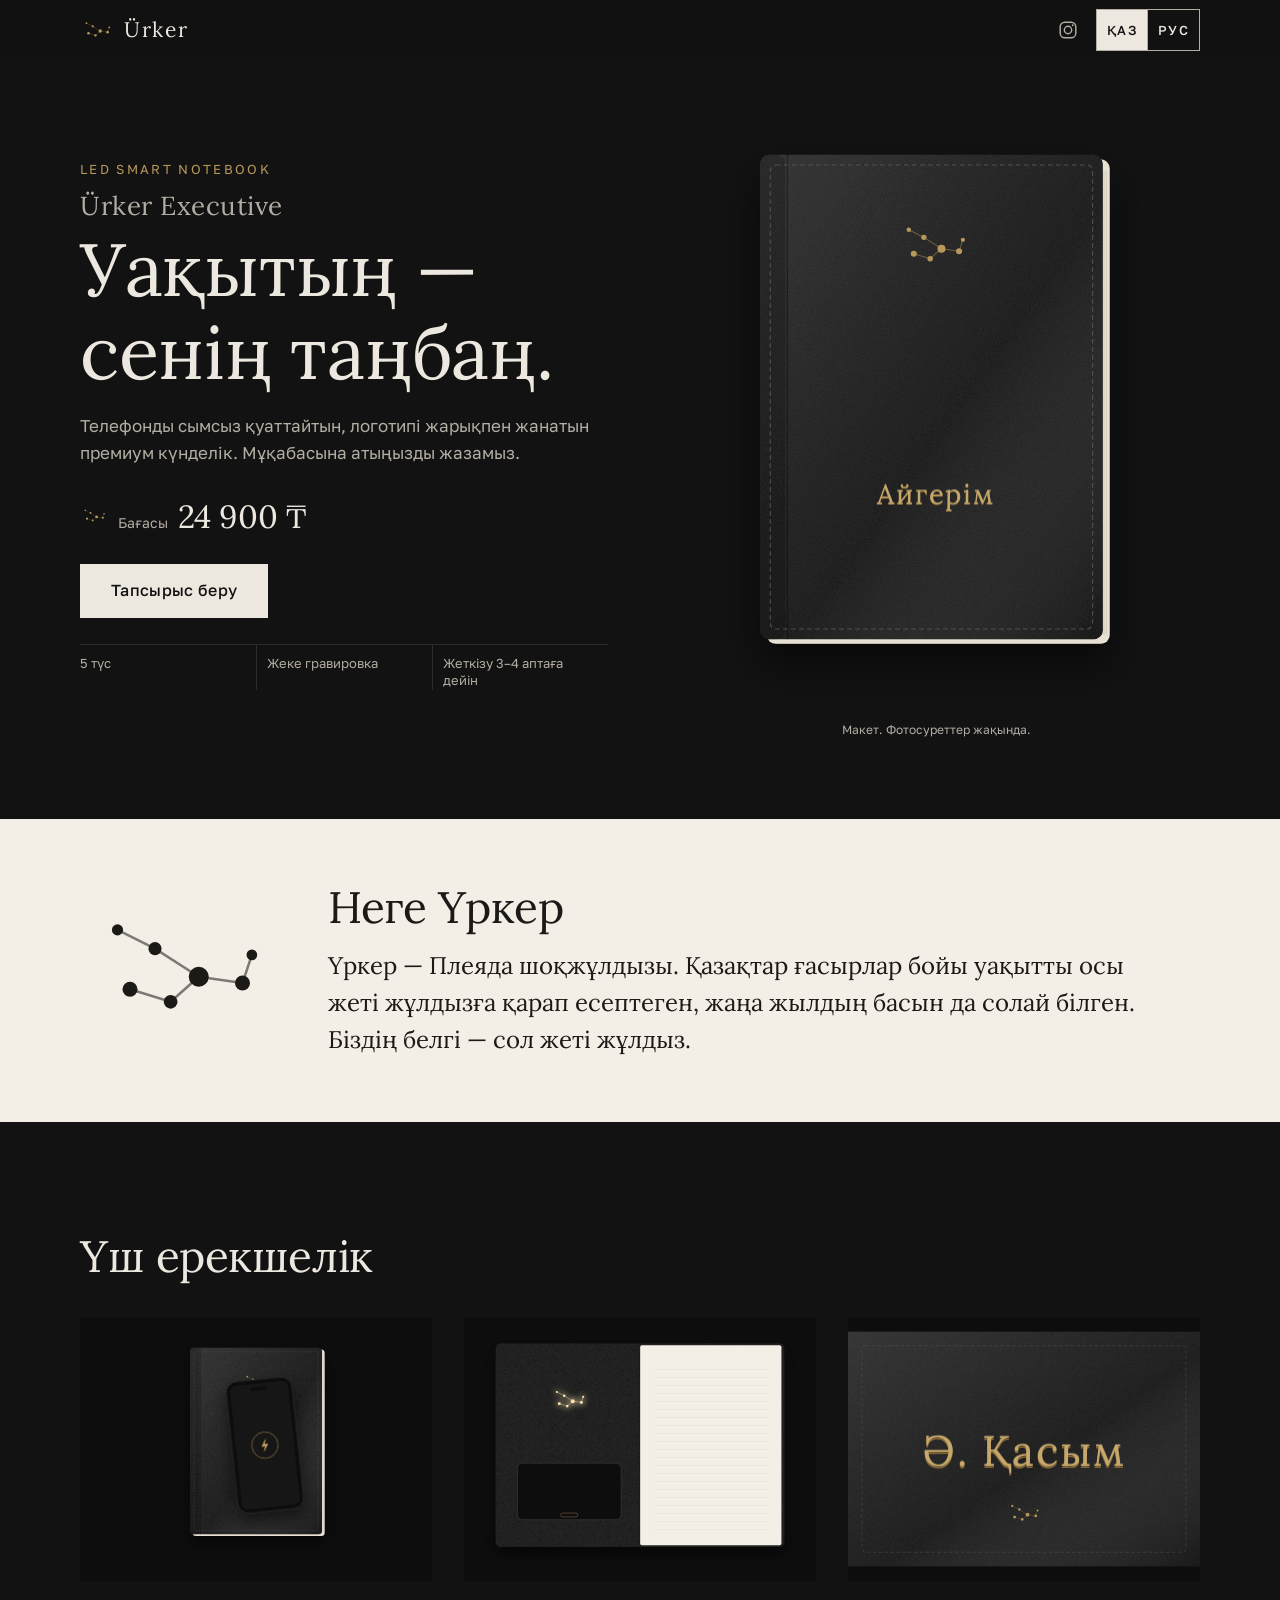
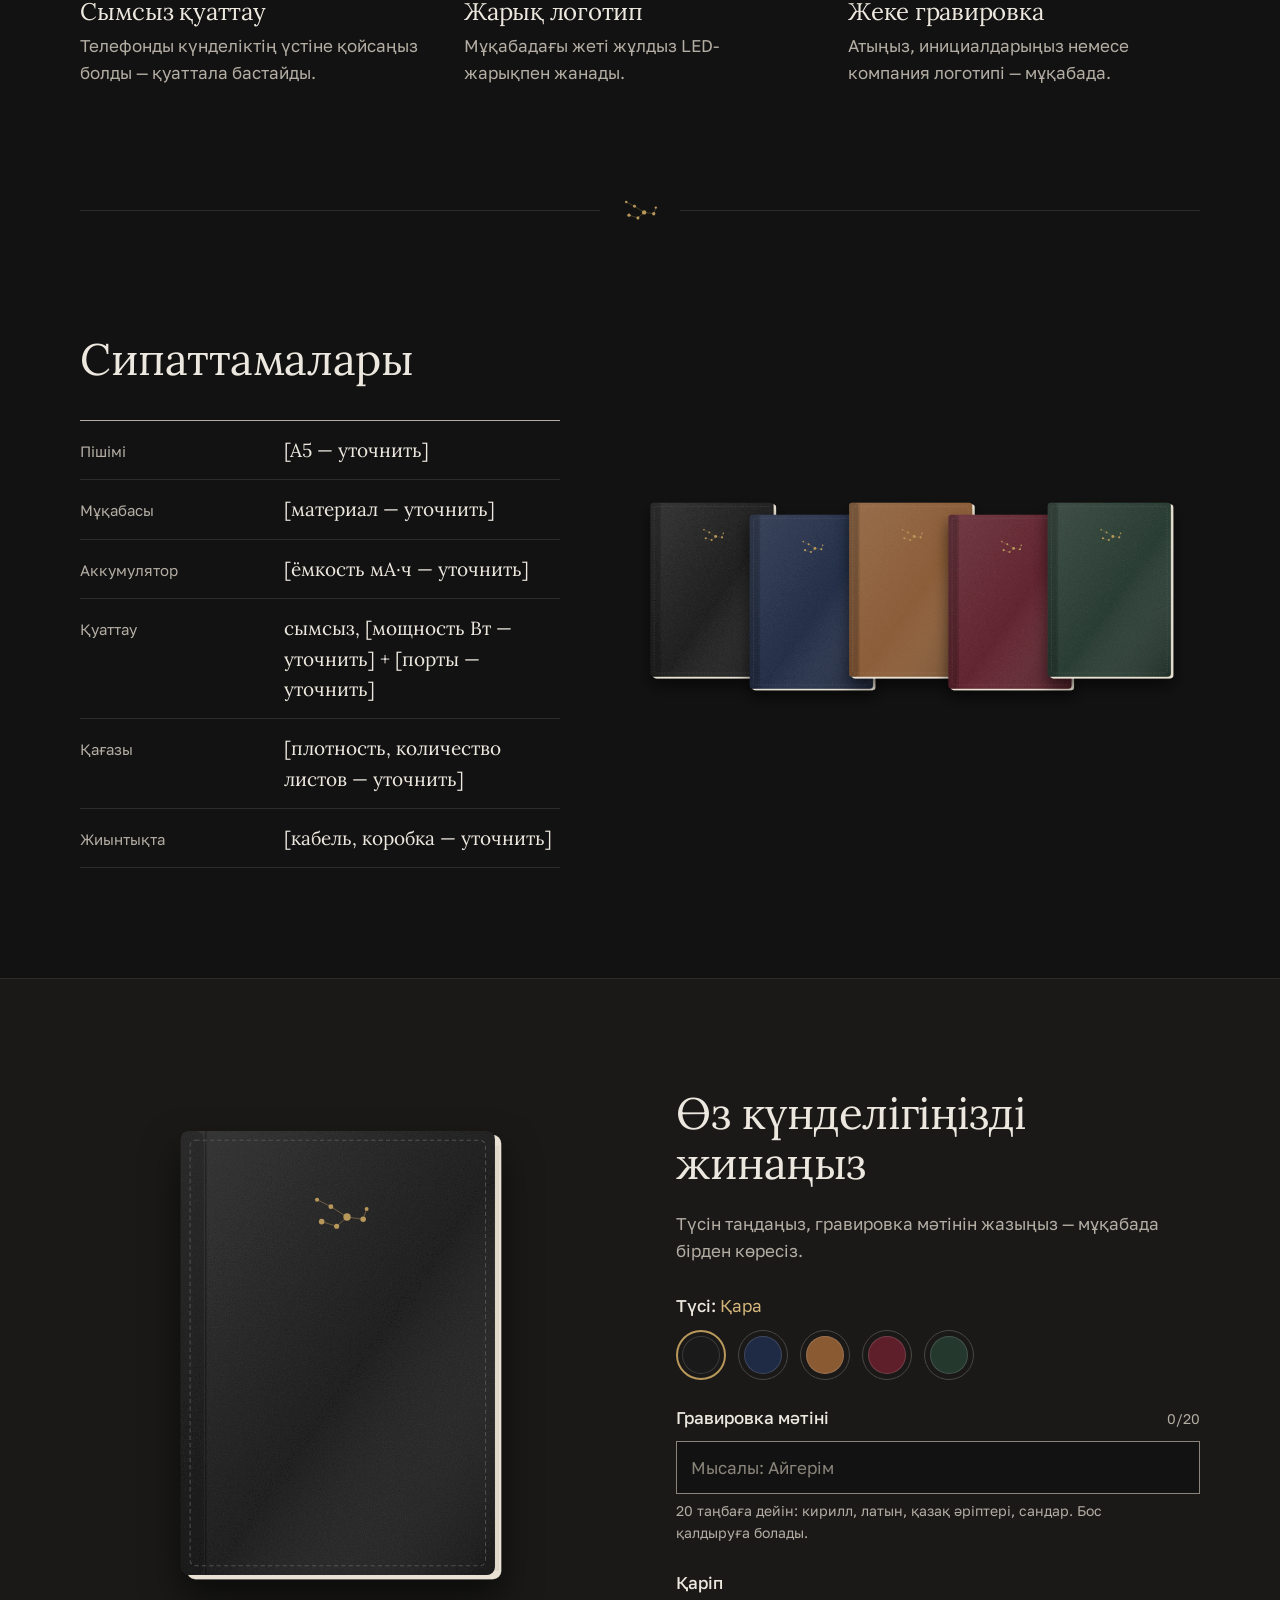
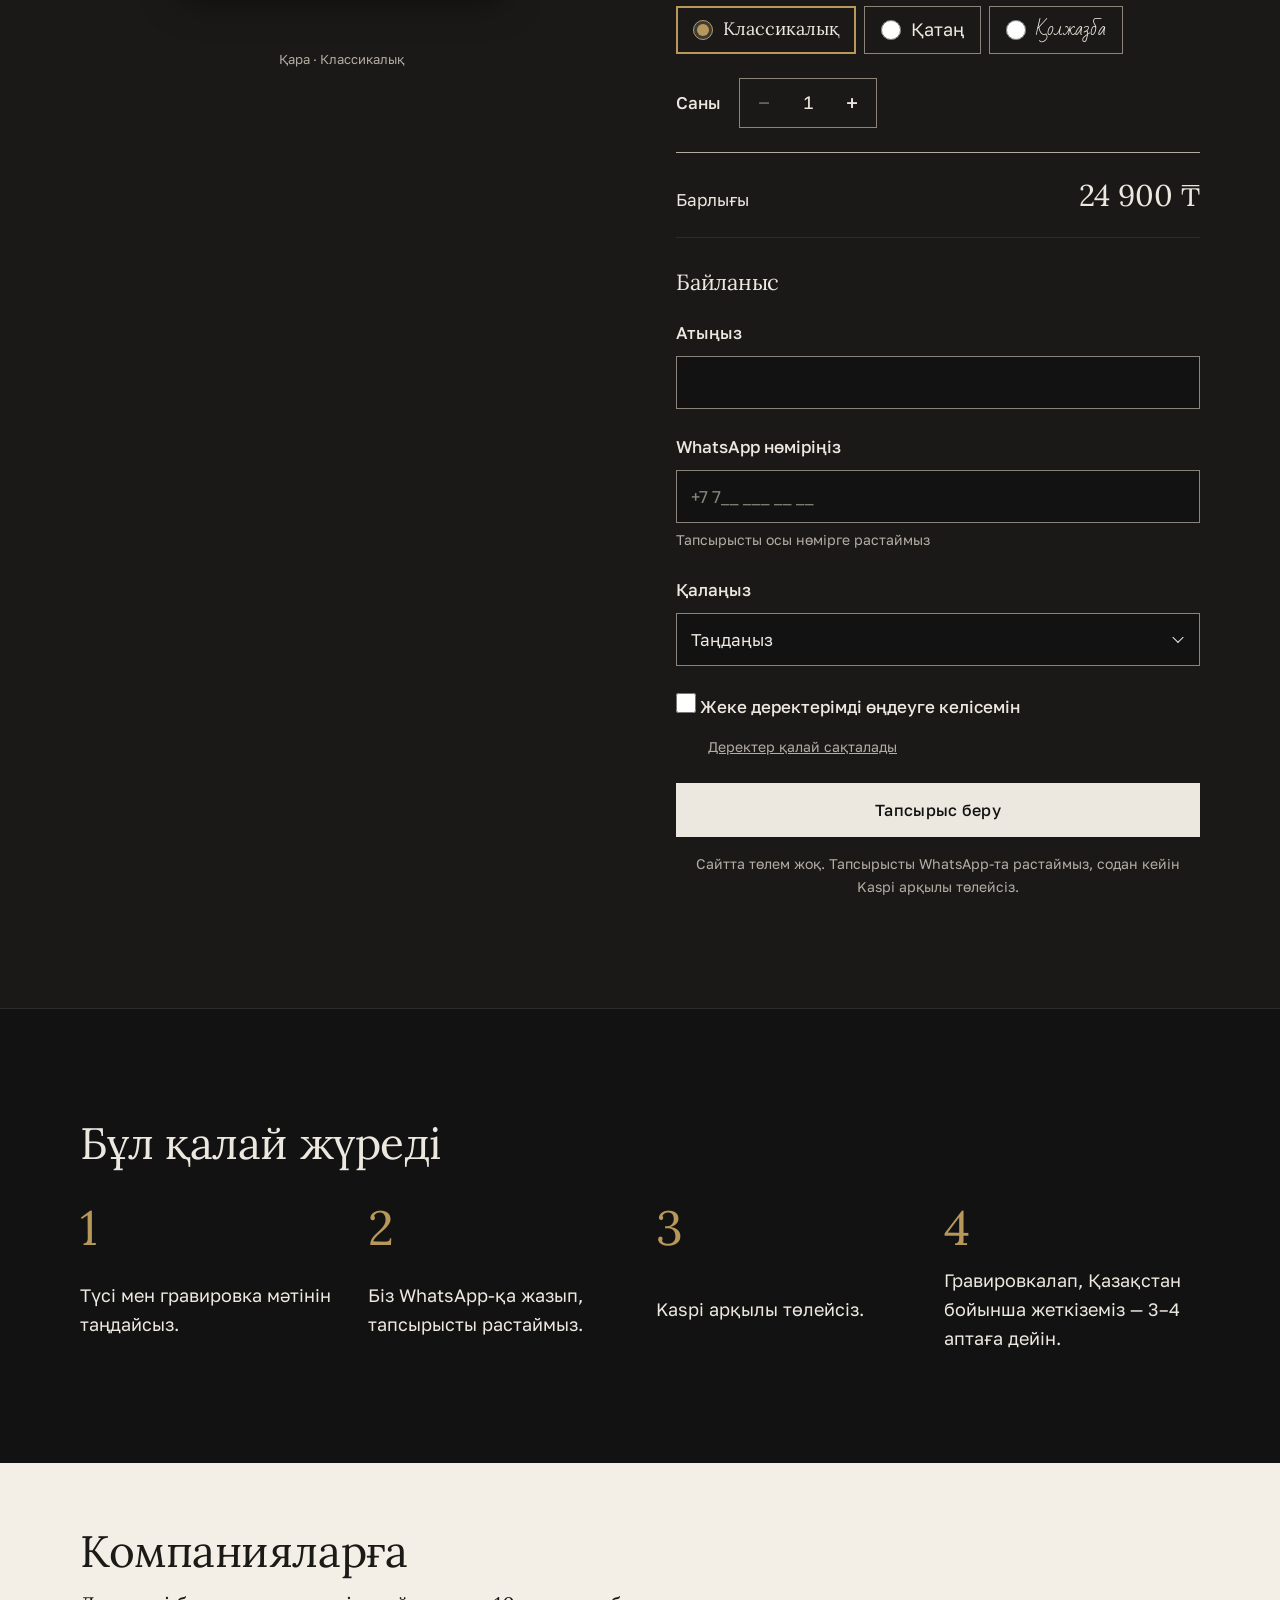
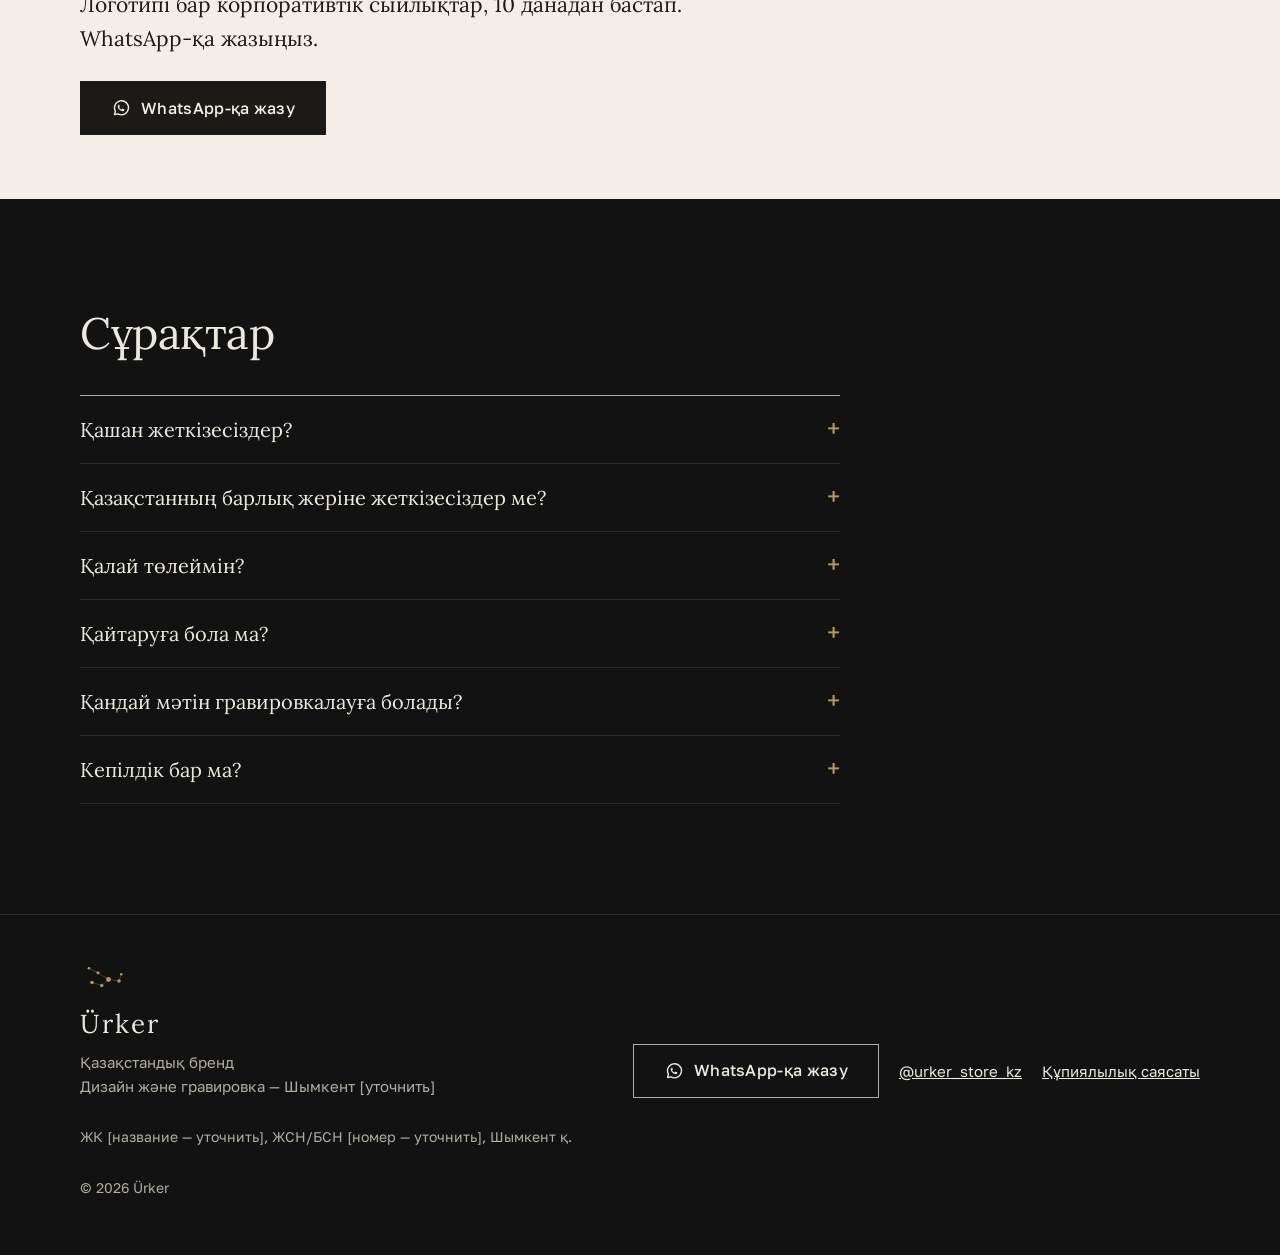
==== index.html @ 8183a553 "Ürker pre-order site, first public preview Co-Authored-By: Claude Opus 5.5 <noreply@anthropic.com>" ====
<!doctype html>
<html lang="kk">
<head>
  <meta charset="utf-8">
  <meta name="viewport" content="width=device-width, initial-scale=1, viewport-fit=cover">
  <!--
    Заголовок, описание и Open Graph — единственный текст в этом файле:
    их читают WhatsApp/Instagram при пересылке ссылки, а они не запускают JS.
    Видимые тексты — в content.js.
  -->
  <title>Ürker Executive — Уақытың — сенің таңбаң</title>
  <meta name="description" content="Сымсыз қуаттандыратын, LED-жарығы бар премиум күнделік. Атыңызды гравировкалаймыз. Қазақстан бойынша жеткізу.">
  <meta name="theme-color" content="#121212">
  <!-- Пока на сайте заглушки, просим поисковики не индексировать. Уберите перед запуском. -->
  <meta name="robots" content="noindex">

  <meta property="og:type" content="website">
  <meta property="og:site_name" content="Ürker">
  <meta property="og:locale" content="kk_KZ">
  <meta property="og:locale:alternate" content="ru_RU">
  <meta property="og:title" content="Ürker Executive — Уақытың — сенің таңбаң">
  <meta property="og:description" content="Сымсыз қуаттандыратын, LED-жарығы бар премиум күнделік. Атыңызды гравировкалаймыз.">
  <!-- Когда подключите свой домен, замените адреса на https://urker.kz/... -->
  <meta property="og:url" content="https://nurkanat-tau.github.io/urker/">
  <meta property="og:image" content="https://nurkanat-tau.github.io/urker/images/og.jpg">
  <meta property="og:image:width" content="1200">
  <meta property="og:image:height" content="630">
  <meta name="twitter:card" content="summary_large_image">

  <link rel="icon" href="favicon.svg" type="image/svg+xml">
  <link rel="icon" href="favicon-32.png" sizes="32x32" type="image/png">
  <link rel="apple-touch-icon" href="apple-touch-icon.png">
  <link rel="preload" href="fonts/lora-latin.woff2" as="font" type="font/woff2" crossorigin>
  <link rel="preload" href="fonts/golos-cyrillic.woff2" as="font" type="font/woff2" crossorigin>
  <link rel="stylesheet" href="styles.css">
</head>
<body>
  <svg width="0" height="0" style="position:absolute" aria-hidden="true" focusable="false">
    <!-- Знак Ürker: 7 звёзд Үркер (Плеяды). Те же координаты — в art.js -->
    <symbol id="stars" viewBox="0 0 64 40">
      <g stroke="currentColor" stroke-width=".8" stroke-linecap="round" opacity=".55">
        <line x1="16" y1="26" x2="29" y2="30"/><line x1="29" y1="30" x2="38" y2="22"/><line x1="38" y1="22" x2="52" y2="24"/>
        <line x1="52" y1="24" x2="55" y2="15"/><line x1="38" y1="22" x2="24" y2="13"/><line x1="24" y1="13" x2="12" y2="7"/>
      </g>
      <g fill="currentColor">
        <circle cx="38" cy="22" r="3.2"/><circle cx="52" cy="24" r="2.4"/><circle cx="55" cy="15" r="1.7"/><circle cx="29" cy="30" r="2.2"/>
        <circle cx="16" cy="26" r="2.4"/><circle cx="24" cy="13" r="2.1"/><circle cx="12" cy="7" r="1.8"/>
      </g>
    </symbol>
    <symbol id="wa-icon" viewBox="0 0 24 24">
      <path fill="none" stroke="currentColor" stroke-width="1.6" stroke-linejoin="round" d="M4.2 19.8l1.1-3.9A8.4 8.4 0 1 1 8.4 19l-4.2.8z"/>
      <path fill="currentColor" d="M9.3 7.6c.2 0 .4 0 .5.4l.7 1.6c.1.2 0 .4-.1.6l-.5.6c-.1.1-.1.3 0 .5.6 1 1.4 1.8 2.5 2.4.2.1.4.1.5-.1l.6-.7c.1-.2.4-.2.6-.1l1.6.8c.2.1.3.3.3.5 0 .9-.7 1.7-1.6 1.8-1.1.1-2.6-.4-4-1.7-1.5-1.4-2.3-3-2.3-4.1 0-.9.6-1.6 1.2-1.7z"/>
    </symbol>
    <symbol id="ig-icon" viewBox="0 0 24 24">
      <g fill="none" stroke="currentColor" stroke-width="1.6"><rect x="3.5" y="3.5" width="17" height="17" rx="5"/><circle cx="12" cy="12" r="4"/></g>
      <circle cx="17.2" cy="6.8" r="1.1" fill="currentColor"/>
    </symbol>
  </svg>

  <a class="skip-link" href="#main" data-t="skipLink"></a>

  <header class="site-header">
    <div class="wrap header-inner">
      <a class="logo" href="#top" data-t-attr="aria-label:logoLabel">
        <svg class="logo-mark" viewBox="0 0 64 40" aria-hidden="true" focusable="false"><use href="#stars"/></svg>
        <span class="logo-word" aria-hidden="true">Ürker</span>
      </a>
      <div class="header-right">
        <a class="ig-link js-ig" target="_blank" rel="noopener" data-t-attr="aria-label:instagramLabel">
          <svg viewBox="0 0 24 24" aria-hidden="true"><use href="#ig-icon"/></svg>
        </a>
        <div class="lang-switch" role="group" data-t-attr="aria-label:langSwitchLabel">
          <button type="button" data-lang="kk" lang="kk"></button>
          <button type="button" data-lang="ru" lang="ru"></button>
        </div>
      </div>
    </div>
  </header>

  <main id="main">
    <!-- 1. Первый экран -->
    <section class="hero" id="top">
      <div class="wrap hero-grid">
        <div class="hero-text">
          <p class="kind" data-t="hero.kind"></p>
          <h1><span class="product" data-t="hero.product"></span><span class="slogan" data-t="hero.slogan"></span></h1>
          <p class="lead" data-t="hero.lead"></p>
          <div class="price-row">
            <svg class="price-star" viewBox="0 0 64 40" aria-hidden="true"><use href="#stars"/></svg>
            <span class="price-label" data-t="hero.priceLabel"></span>
            <span class="price js-price"></span>
          </div>
          <a class="btn" href="#order" data-t="hero.cta"></a>
          <ul class="facts" data-list="hero.facts"></ul>
        </div>
        <figure class="hero-media">
          <div class="art" data-art="hero" data-t-attr="aria-label:hero.imageAlt" role="img"></div>
          <figcaption class="sketch-note" data-t="hero.sketchNote"></figcaption>
        </figure>
      </div>
    </section>

    <!-- 2. Почему Үркер (светлый блок) -->
    <section class="story" aria-labelledby="story-title">
      <div class="wrap story-grid">
        <svg class="story-stars" viewBox="0 0 64 40" aria-hidden="true"><use href="#stars"/></svg>
        <div>
          <h2 id="story-title" data-t="story.title"></h2>
          <p class="story-text" data-t="story.text"></p>
        </div>
      </div>
    </section>

    <!-- 3. Три отличия -->
    <section class="section features reveal" aria-labelledby="features-title">
      <div class="wrap">
        <h2 id="features-title" data-t="features.title"></h2>
        <div class="feature-list" data-list="features.items"></div>
      </div>
    </section>

    <div class="divider" aria-hidden="true"><svg viewBox="0 0 64 40"><use href="#stars"/></svg></div>

    <!-- 4. Характеристики -->
    <section class="section specs reveal" aria-labelledby="specs-title">
      <div class="wrap specs-grid">
        <div>
          <h2 id="specs-title" data-t="specs.title"></h2>
          <dl class="spec" data-list="specs.items"></dl>
        </div>
        <div class="art art-colors" data-art="colors" data-t-attr="aria-label:specs.colorsAlt" role="img"></div>
      </div>
    </section>

    <!-- 5. Конструктор заказа -->
    <section class="builder" id="order" aria-labelledby="builder-title" tabindex="-1">
      <div class="wrap builder-grid">
        <div class="preview-col">
          <div class="preview art" id="preview" role="img" data-t-attr="aria-label:builder.previewAlt"></div>
          <p class="preview-caption"><span id="preview-color"></span> · <span id="preview-font"></span></p>
        </div>

        <div class="builder-col">
          <h2 id="builder-title" data-t="builder.title"></h2>
          <p class="builder-intro" data-t="builder.intro"></p>

          <form id="order-form" novalidate>
            <p class="form-summary" id="form-summary" role="alert" hidden></p>

            <fieldset class="field">
              <legend><span data-t="builder.colorLabel"></span>: <strong id="color-name"></strong></legend>
              <div class="swatches" id="swatches"></div>
            </fieldset>

            <div class="field">
              <div class="label-row">
                <label for="f-engraving" data-t="builder.engravingLabel"></label>
                <span class="counter" id="engraving-counter" aria-live="polite"></span>
              </div>
              <input id="f-engraving" name="engraving" type="text" autocomplete="off" data-t-attr="placeholder:builder.engravingPlaceholder" aria-describedby="hint-engraving err-engraving">
              <p class="field-hint" id="hint-engraving" data-t="builder.engravingHint"></p>
              <p class="field-error" id="err-engraving" hidden></p>
            </div>

            <fieldset class="field">
              <legend data-t="builder.fontLabel"></legend>
              <div class="choices" id="font-choices"></div>
            </fieldset>

            <div class="field qty-field">
              <span class="qty-label" id="qty-label" data-t="builder.qtyLabel"></span>
              <div class="qty" role="group" aria-labelledby="qty-label">
                <button type="button" class="qty-btn" id="qty-minus" data-t-attr="aria-label:builder.qtyMinus">−</button>
                <output id="qty-value" aria-live="polite">1</output>
                <button type="button" class="qty-btn" id="qty-plus" data-t-attr="aria-label:builder.qtyPlus">+</button>
              </div>
              <a class="qty-more" href="#business" id="qty-more" data-t="builder.qtyMore" hidden></a>
            </div>

            <div class="total">
              <span data-t="builder.totalLabel"></span>
              <strong id="total"></strong>
            </div>

            <h3 class="contacts-title" data-t="builder.contactsTitle"></h3>

            <div class="field">
              <label for="f-name" data-t="builder.nameLabel"></label>
              <input id="f-name" name="name" type="text" autocomplete="name" maxlength="80" required aria-describedby="err-name">
              <p class="field-error" id="err-name" hidden></p>
            </div>

            <div class="field">
              <label for="f-phone" data-t="builder.phoneLabel"></label>
              <input id="f-phone" name="phone" type="tel" inputmode="tel" autocomplete="tel" placeholder="+7 7__ ___ __ __" required aria-describedby="hint-phone err-phone">
              <p class="field-hint" id="hint-phone" data-t="builder.phoneHint"></p>
              <p class="field-error" id="err-phone" hidden></p>
            </div>

            <div class="field">
              <label for="f-city" data-t="builder.cityLabel"></label>
              <div class="select-wrap"><select id="f-city" name="city" required aria-describedby="err-city"></select></div>
              <p class="field-error" id="err-city" hidden></p>
            </div>

            <div class="hp" aria-hidden="true">
              <label for="f-website">Website</label>
              <input id="f-website" name="website" type="text" tabindex="-1" autocomplete="off">
            </div>

            <div class="field">
              <label class="check" for="f-consent">
                <input id="f-consent" name="consent" type="checkbox" required aria-describedby="err-consent">
                <span data-t="builder.consent"></span>
              </label>
              <a class="consent-link" href="privacy.html" data-t="builder.consentLink"></a>
              <p class="field-error" id="err-consent" hidden></p>
            </div>

            <button class="btn btn-block" type="submit" id="f-submit" data-t="builder.submit"></button>
            <p class="pay-note" data-t="builder.payNote"></p>
          </form>

          <div class="result" id="result-ok" role="status" tabindex="-1" hidden>
            <svg class="result-stars" viewBox="0 0 64 40" aria-hidden="true"><use href="#stars"/></svg>
            <p class="result-title" data-t="builder.successTitle"></p>
            <p class="result-order" id="result-order"></p>
            <p class="result-text" data-t="builder.successText"></p>
            <a class="btn btn-outline js-order-wa" target="_blank" rel="noopener">
              <svg class="icon" viewBox="0 0 24 24" aria-hidden="true"><use href="#wa-icon"/></svg>
              <span data-t="builder.successButton"></span>
            </a>
          </div>

          <div class="result result-fail" id="result-fail" role="alert" tabindex="-1" hidden>
            <p class="result-title" data-t="builder.failTitle"></p>
            <p class="result-text" data-t="builder.failText"></p>
            <a class="btn js-order-wa" target="_blank" rel="noopener">
              <svg class="icon" viewBox="0 0 24 24" aria-hidden="true"><use href="#wa-icon"/></svg>
              <span data-t="builder.successButton"></span>
            </a>
          </div>
        </div>
      </div>
    </section>

    <!-- 6. Как это работает -->
    <section class="section steps reveal" aria-labelledby="steps-title">
      <div class="wrap">
        <h2 id="steps-title" data-t="steps.title"></h2>
        <ol class="step-list" data-list="steps.items"></ol>
      </div>
    </section>

    <!-- 7. Для компаний -->
    <section class="business" id="business" aria-labelledby="business-title">
      <div class="wrap business-inner">
        <h2 id="business-title" data-t="business.title"></h2>
        <p class="business-text" data-t="business.text"></p>
        <a class="btn btn-brass js-wa-business" target="_blank" rel="noopener">
          <svg class="icon" viewBox="0 0 24 24" aria-hidden="true"><use href="#wa-icon"/></svg>
          <span data-t="business.cta"></span>
        </a>
      </div>
    </section>

    <!-- 8. Вопросы -->
    <section class="section faq reveal" aria-labelledby="faq-title">
      <div class="wrap narrow">
        <h2 id="faq-title" data-t="faq.title"></h2>
        <div class="faq-list" data-list="faq.items"></div>
      </div>
    </section>
  </main>

  <footer class="site-footer">
    <div class="wrap footer-inner">
      <div>
        <svg class="footer-mark" viewBox="0 0 64 40" aria-hidden="true"><use href="#stars"/></svg>
        <p class="footer-word">Ürker</p>
        <p data-t="footer.brand"></p>
        <p data-t="footer.origin"></p>
      </div>
      <div class="footer-links">
        <a class="btn btn-outline js-wa" target="_blank" rel="noopener">
          <svg class="icon" viewBox="0 0 24 24" aria-hidden="true"><use href="#wa-icon"/></svg>
          <span data-t="footer.whatsapp"></span>
        </a>
        <a class="footer-link js-ig js-ig-text" target="_blank" rel="noopener"></a>
        <a class="footer-link" href="privacy.html" data-t="footer.privacy"></a>
      </div>
      <p class="footer-seller" data-t="footer.seller"></p>
      <p class="footer-copy">© <span id="year">2026</span> Ürker</p>
    </div>
  </footer>

  <a class="wa-float js-wa" target="_blank" rel="noopener" data-t-attr="aria-label:whatsappFloatLabel">
    <svg viewBox="0 0 24 24" aria-hidden="true"><use href="#wa-icon"/></svg>
  </a>

  <script src="config.js"></script>
  <script src="content.js"></script>
  <script src="art.js"></script>
  <script src="main.js"></script>
</body>
</html>
---- styles.css ----
/* Ürker — стили. Mobile-first: сначала телефон, дальше @media для планшета и компьютера. */

/* Шрифты лежат в fonts/ (Lora, Golos Text, Bad Script — лицензия SIL OFL). */
@font-face { font-family: 'Lora'; font-weight: 400 500; font-display: swap; src: url(fonts/lora-cyrillic-ext.woff2) format('woff2'); unicode-range: U+0460-052F, U+1C80-1C8A, U+20B4, U+2DE0-2DFF, U+A640-A69F, U+FE2E-FE2F; }
@font-face { font-family: 'Lora'; font-weight: 400 500; font-display: swap; src: url(fonts/lora-cyrillic.woff2) format('woff2'); unicode-range: U+0301, U+0400-045F, U+0490-0491, U+04B0-04B1, U+2116; }
@font-face { font-family: 'Lora'; font-weight: 400 500; font-display: swap; src: url(fonts/lora-latin-ext.woff2) format('woff2'); unicode-range: U+0100-02BA, U+02BD-02C5, U+02C7-02CC, U+02CE-02D7, U+02DD-02FF, U+0304, U+0308, U+0329, U+1D00-1DBF, U+1E00-1E9F, U+1EF2-1EFF, U+2020, U+20A0-20AB, U+20AD-20C4, U+2113, U+2C60-2C7F, U+A720-A7FF; }
@font-face { font-family: 'Lora'; font-weight: 400 500; font-display: swap; src: url(fonts/lora-latin.woff2) format('woff2'); unicode-range: U+0000-00FF, U+0131, U+0152-0153, U+02BB-02BC, U+02C6, U+02DA, U+02DC, U+0304, U+0308, U+0329, U+2000-206F, U+20AC, U+2122, U+2191, U+2193, U+2212, U+2215, U+FEFF, U+FFFD; }
@font-face { font-family: 'Golos Text'; font-weight: 400 500; font-display: swap; src: url(fonts/golos-cyrillic-ext.woff2) format('woff2'); unicode-range: U+0460-052F, U+1C80-1C8A, U+20B4, U+2DE0-2DFF, U+A640-A69F, U+FE2E-FE2F; }
@font-face { font-family: 'Golos Text'; font-weight: 400 500; font-display: swap; src: url(fonts/golos-cyrillic.woff2) format('woff2'); unicode-range: U+0301, U+0400-045F, U+0490-0491, U+04B0-04B1, U+2116; }
@font-face { font-family: 'Golos Text'; font-weight: 400 500; font-display: swap; src: url(fonts/golos-latin-ext.woff2) format('woff2'); unicode-range: U+0100-02BA, U+02BD-02C5, U+02C7-02CC, U+02CE-02D7, U+02DD-02FF, U+0304, U+0308, U+0329, U+1D00-1DBF, U+1E00-1E9F, U+1EF2-1EFF, U+2020, U+20A0-20AB, U+20AD-20C4, U+2113, U+2C60-2C7F, U+A720-A7FF; }
@font-face { font-family: 'Golos Text'; font-weight: 400 500; font-display: swap; src: url(fonts/golos-latin.woff2) format('woff2'); unicode-range: U+0000-00FF, U+0131, U+0152-0153, U+02BB-02BC, U+02C6, U+02DA, U+02DC, U+0304, U+0308, U+0329, U+2000-206F, U+20AC, U+2122, U+2191, U+2193, U+2212, U+2215, U+FEFF, U+FFFD; }
/* Рукописный шрифт гравировки — браузер скачает его, только когда он понадобится */
@font-face { font-family: 'Bad Script'; font-display: swap; src: url(fonts/script-cyrillic-ext.woff2) format('woff2'); unicode-range: U+0460-052F, U+1C80-1C8A, U+20B4, U+2DE0-2DFF, U+A640-A69F, U+FE2E-FE2F; }
@font-face { font-family: 'Bad Script'; font-display: swap; src: url(fonts/script-cyrillic.woff2) format('woff2'); unicode-range: U+0301, U+0400-045F, U+0490-0491, U+04B0-04B1, U+2116; }
@font-face { font-family: 'Bad Script'; font-display: swap; src: url(fonts/script-latin.woff2) format('woff2'); unicode-range: U+0000-00FF, U+0131, U+0152-0153, U+02BB-02BC, U+02C6, U+02DA, U+02DC, U+0304, U+0308, U+0329, U+2000-206F, U+20AC, U+2122, U+2191, U+2193, U+2212, U+2215, U+FEFF, U+FFFD; }

:root {
  --bg: #121212;
  --bg-2: #1A1918;
  --text: #EDE8DF;
  --text-soft: #B3ADA3;
  --brass: #B8975A;
  --brass-light: #D4B67A;
  --paper: #F4EFE6;
  --ink: #1C1A17;
  --rule: #2E2C29;
  --field: #8A847A;
  --error: #E8A598;

  --serif: 'Lora', Georgia, 'Times New Roman', serif;
  --sans: 'Golos Text', 'Segoe UI', Roboto, Arial, sans-serif;

  --wrap: 1200px;
  --gutter: 22px;
  --section: 80px;
}

*, *::before, *::after { box-sizing: border-box; }
[hidden] { display: none !important; }
html { -webkit-text-size-adjust: 100%; scroll-behavior: smooth; scroll-padding-top: 72px; }
body { margin: 0; background: var(--bg); color: var(--text); font: 400 17px/1.6 var(--sans); -webkit-font-smoothing: antialiased; }
img, svg { display: block; max-width: 100%; }
img { height: auto; }
figure, p, h1, h2, h3, dl, dd { margin: 0; }
a { color: inherit; }
button, input, select, output { font: inherit; color: inherit; }
h1, h2, h3 { font-family: var(--serif); font-weight: 400; line-height: 1.12; letter-spacing: -0.01em; text-wrap: balance; }
h2 { font-size: 34px; margin-bottom: 28px; }
p { text-wrap: pretty; }
:focus-visible { outline: 2px solid var(--brass); outline-offset: 3px; }

.wrap { max-width: var(--wrap); margin: 0 auto; padding: 0 var(--gutter); }
.narrow > * { max-width: 760px; }
.skip-link { position: absolute; left: 12px; top: -60px; z-index: 100; background: var(--text); color: var(--bg); padding: 10px 16px; text-decoration: none; }
.skip-link:focus { top: 12px; }

/* ---------- Шапка ---------- */
.site-header { position: sticky; top: 0; z-index: 20; background: rgba(18, 18, 18, .94); border-bottom: 1px solid transparent; transition: border-color .2s; }
.site-header.is-scrolled { border-bottom-color: var(--rule); }
.header-inner { display: flex; align-items: center; justify-content: space-between; height: 60px; }
.logo { display: inline-flex; align-items: center; gap: 10px; text-decoration: none; }
.logo-mark { width: 34px; height: 22px; color: var(--brass); }
.logo-word { font-family: var(--serif); font-size: 21px; letter-spacing: 0.08em; }
.header-right { display: flex; align-items: center; gap: 6px; }
.ig-link { width: 44px; height: 44px; display: grid; place-items: center; color: var(--text-soft); }
.ig-link:hover { color: var(--text); }
.ig-link svg { width: 22px; height: 22px; }
.lang-switch { display: flex; border: 1px solid var(--text-soft); }
.lang-switch button { appearance: none; background: transparent; border: 0; cursor: pointer; font-size: 13px; font-weight: 500; letter-spacing: 0.1em; min-width: 50px; min-height: 40px; padding: 0 10px; }
.lang-switch button + button { border-left: 1px solid var(--text-soft); }
.lang-switch button[aria-pressed="true"] { background: var(--text); color: var(--bg); }

/* ---------- Кнопки ---------- */
.btn { display: inline-flex; align-items: center; justify-content: center; gap: 10px; min-height: 54px; padding: 0 30px; background: var(--text); color: var(--bg); border: 1px solid var(--text); font-size: 16px; font-weight: 500; letter-spacing: .02em; text-decoration: none; cursor: pointer; text-align: center; transition: background-color .2s, color .2s, border-color .2s; }
.btn:hover { background: var(--brass-light); border-color: var(--brass-light); }
.btn[disabled] { opacity: .6; cursor: progress; }
.btn-block { width: 100%; }
.btn-outline { background: transparent; color: var(--text); border-color: var(--text-soft); }
.btn-outline:hover { background: var(--text); color: var(--bg); border-color: var(--text); }
.icon { width: 20px; height: 20px; flex: none; }

/* ---------- Первый экран ---------- */
.hero { padding: 16px 0 56px; }
.hero-grid { display: grid; gap: 12px; }
.hero-text { order: 2; }
.hero-media { order: 1; }
.kind { font-size: 13px; letter-spacing: .18em; text-transform: uppercase; color: var(--brass); margin-bottom: 12px; }
h1 { margin-bottom: 18px; }
h1 .product { display: block; font-size: 22px; color: var(--text-soft); margin-bottom: 8px; letter-spacing: .02em; }
h1 .slogan { display: block; font-size: 42px; }
.lead { color: var(--text-soft); font-size: 17px; max-width: 32em; margin-bottom: 24px; }
.price-row { display: flex; align-items: baseline; gap: 10px; margin-bottom: 22px; }
.price-star { width: 28px; height: 18px; color: var(--brass); align-self: center; }
.price-label { font-size: 14px; color: var(--text-soft); }
.price { font-family: var(--serif); font-size: 32px; }
.hero-text .btn { width: 100%; }
.facts { list-style: none; padding: 0; margin: 26px 0 0; display: grid; grid-template-columns: repeat(3, 1fr); border-top: 1px solid var(--rule); font-size: 13px; line-height: 1.35; color: var(--text-soft); }
.facts li { padding: 10px 8px 0 0; }
.facts li + li { padding-left: 10px; border-left: 1px solid var(--rule); }
.art svg, .art img { width: 100%; height: auto; }
.hero-media .art { max-width: 250px; margin: 0 auto; }
.sketch-note { font-size: 12px; color: var(--text-soft); text-align: center; margin-top: -6px; }

/* ---------- Почему Үркер (светлый блок) ---------- */
.story { background: var(--paper); color: var(--ink); padding: 64px 0; }
.story h2 { margin-bottom: 14px; }
.story-grid { display: grid; gap: 24px; }
.story-stars { width: 140px; height: 88px; color: var(--ink); }
.story-text { font-family: var(--serif); font-size: 20px; line-height: 1.55; max-width: 34em; }

/* ---------- Секции ---------- */
.section { padding: var(--section) 0; }
.divider { display: flex; align-items: center; gap: 18px; max-width: var(--wrap); margin: 0 auto; padding: 0 var(--gutter); color: var(--brass); }
.divider::before, .divider::after { content: ''; flex: 1; height: 1px; background: var(--rule); }
.divider svg { width: 44px; height: 28px; }

.feature-list { display: grid; gap: 48px; }
.feature .art { background: #0D0D0D; margin-bottom: 18px; aspect-ratio: 4 / 3; display: grid; place-items: center; overflow: hidden; }
.feature .art svg, .feature .art img { width: 100%; height: 100%; object-fit: contain; }
.feature h3 { font-size: 24px; margin-bottom: 6px; }
.feature p { color: var(--text-soft); max-width: 28em; }

.specs-grid { display: grid; gap: 40px; }
.spec { border-top: 1px solid var(--text-soft); }
.spec > div { display: grid; gap: 2px; padding: 14px 0; border-bottom: 1px solid var(--rule); }
.spec dt { color: var(--text-soft); font-size: 15px; }
.spec dd { font-family: var(--serif); font-size: 19px; }

/* ---------- Конструктор ---------- */
.builder { background: var(--bg-2); padding: var(--section) 0; outline: none; border-top: 1px solid var(--rule); border-bottom: 1px solid var(--rule); }
.builder-grid { display: grid; gap: 20px; }
.preview-col { position: sticky; top: 60px; z-index: 5; background: var(--bg-2); padding: 8px 0 6px; margin: 0 calc(-1 * var(--gutter)); border-bottom: 1px solid var(--rule); }
.preview { max-width: 132px; margin: 0 auto; }
.preview-caption { text-align: center; color: var(--text-soft); font-size: 13px; margin-top: -6px; }
.builder-intro { color: var(--text-soft); margin: -14px 0 28px; }
#order-form { display: grid; gap: 24px; }
.field { border: 0; margin: 0; padding: 0; min-width: 0; }
.field > label, .field > legend, .label-row label, .qty-label { display: block; font-weight: 500; margin-bottom: 10px; padding: 0; }
.field legend strong { font-weight: 400; color: var(--brass-light); }
.label-row { display: flex; justify-content: space-between; align-items: baseline; }
.counter { font-size: 14px; color: var(--text-soft); font-variant-numeric: tabular-nums; }
.counter.is-full { color: var(--brass-light); }
.field-hint { font-size: 14px; color: var(--text-soft); margin-top: 6px; }
.field-error { font-size: 15px; color: var(--error); margin-top: 6px; font-weight: 500; }

input[type="text"], input[type="tel"], select { width: 100%; min-height: 52px; padding: 12px 14px; font-size: 17px; background: var(--bg); color: var(--text); border: 1px solid var(--field); border-radius: 0; appearance: none; }
input::placeholder { color: #8A847A; }
input:focus, select:focus { border-color: var(--text); outline: 2px solid var(--text); outline-offset: -2px; }
input[aria-invalid="true"], select[aria-invalid="true"] { border-color: var(--error); outline-color: var(--error); }
.select-wrap { position: relative; }
.select-wrap::after { content: ''; position: absolute; right: 18px; top: 50%; width: 8px; height: 8px; border-right: 1.5px solid var(--text); border-bottom: 1.5px solid var(--text); transform: translateY(-70%) rotate(45deg); pointer-events: none; }

.swatches { display: flex; gap: 12px; flex-wrap: wrap; }
.swatch { position: relative; width: 50px; height: 50px; border-radius: 50%; border: 1px solid #4A4743; cursor: pointer; display: grid; place-items: center; }
.swatch input { position: absolute; inset: 0; opacity: 0; margin: 0; cursor: pointer; }
.swatch span { width: 38px; height: 38px; border-radius: 50%; box-shadow: inset 0 0 0 1px rgba(255,255,255,.14); pointer-events: none; }
.swatch:has(input:checked) { border: 2px solid var(--brass); }
.swatch:has(input:focus-visible) { outline: 2px solid var(--text); outline-offset: 3px; }

.choices { display: flex; flex-wrap: wrap; gap: 8px; }
.choice { display: inline-flex; align-items: center; gap: 10px; min-height: 48px; padding: 0 16px; border: 1px solid var(--field); cursor: pointer; }
.choice:has(input:checked) { border-color: var(--brass); box-shadow: inset 0 0 0 1px var(--brass); }
.choice input, .check input { width: 20px; height: 20px; margin: 0; accent-color: var(--brass); flex: none; }
.choice .sample { font-size: 18px; }

.qty-field { display: flex; flex-wrap: wrap; align-items: center; gap: 8px 18px; }
.qty-label { margin: 0 !important; }
.qty { display: inline-flex; align-items: center; border: 1px solid var(--field); }
.qty-btn { appearance: none; width: 48px; height: 48px; background: transparent; border: 0; cursor: pointer; font-size: 22px; }
.qty-btn:disabled { opacity: .35; cursor: default; }
.qty output { min-width: 40px; text-align: center; font-variant-numeric: tabular-nums; font-size: 18px; }
.qty-more { flex-basis: 100%; font-size: 14px; color: var(--brass-light); }

.total { display: flex; justify-content: space-between; align-items: baseline; padding: 18px 0; border-top: 1px solid var(--text-soft); border-bottom: 1px solid var(--rule); }
.total strong { font-family: var(--serif); font-weight: 400; font-size: 30px; }
.contacts-title { font-size: 22px; margin-top: 8px; }

.check { display: flex; align-items: flex-start; gap: 12px; cursor: pointer; }
.check input { margin-top: 3px; }
.consent-link { display: inline-block; margin: 6px 0 0 32px; font-size: 14px; color: var(--text-soft); }
.hp { position: absolute; left: -10000px; width: 1px; height: 1px; overflow: hidden; }
.form-summary { padding: 12px 14px; border-left: 3px solid var(--error); background: var(--bg); color: var(--error); font-weight: 500; }
.pay-note { font-size: 14px; color: var(--text-soft); text-align: center; margin-top: -8px; }

.result { padding: 24px 0; outline: none; }
.result-stars { width: 64px; height: 40px; color: var(--brass); margin-bottom: 16px; }
.result-title { font-family: var(--serif); font-size: 34px; margin-bottom: 6px; }
.result-order { color: var(--brass-light); margin-bottom: 10px; }
.result-text { color: var(--text-soft); margin-bottom: 22px; max-width: 30em; }
.result-fail .result-title { font-size: 26px; }

/* ---------- Шаги ---------- */
.step-list { list-style: none; padding: 0; margin: 0; counter-reset: s; display: grid; gap: 24px; }
.step-list li { counter-increment: s; display: grid; grid-template-columns: 44px 1fr; gap: 10px; align-items: baseline; }
.step-list li::before { content: counter(s); font-family: var(--serif); font-size: 34px; line-height: 1; color: var(--brass); }
.step-list li p { font-size: 18px; }

/* ---------- Для компаний (светлый блок) ---------- */
.business { background: var(--paper); color: var(--ink); padding: 64px 0; }
.business h2 { margin-bottom: 12px; }
.business-text { font-family: var(--serif); font-size: 21px; max-width: 30em; margin-bottom: 26px; }
.business .btn { background: var(--ink); border-color: var(--ink); color: var(--paper); }
.business .btn:hover { background: #000; border-color: #000; }

/* ---------- Вопросы ---------- */
.faq-list { border-top: 1px solid var(--text-soft); }
.faq-list details { border-bottom: 1px solid var(--rule); }
.faq-list summary { list-style: none; cursor: pointer; display: flex; justify-content: space-between; gap: 18px; align-items: baseline; padding: 20px 0; font-family: var(--serif); font-size: 20px; line-height: 1.35; }
.faq-list summary::-webkit-details-marker { display: none; }
.faq-list summary::after { content: '+'; font-family: var(--sans); font-size: 24px; line-height: 1; color: var(--brass); flex: none; transition: transform .2s; }
.faq-list details[open] summary::after { transform: rotate(45deg); }
.faq-list .answer { padding: 0 0 22px; color: var(--text-soft); max-width: 36em; }

/* ---------- Подвал ---------- */
.site-footer { border-top: 1px solid var(--rule); padding: 48px 0 120px; font-size: 15px; color: var(--text-soft); }
.footer-inner { display: grid; gap: 28px; }
.footer-mark { width: 48px; height: 30px; color: var(--brass); margin-bottom: 10px; }
.footer-word { font-family: var(--serif); font-size: 26px; letter-spacing: .08em; color: var(--text); margin-bottom: 6px; }
.footer-links { display: flex; flex-wrap: wrap; align-items: center; gap: 20px; }
.footer-link { color: var(--text); }
.footer-seller, .footer-copy { font-size: 14px; }

/* ---------- Плавающая кнопка WhatsApp (телефон) ---------- */
.wa-float { position: fixed; right: 16px; bottom: calc(16px + env(safe-area-inset-bottom)); z-index: 30; width: 56px; height: 56px; border-radius: 50%; display: grid; place-items: center; background: var(--text); color: var(--bg); box-shadow: 0 4px 16px rgba(0,0,0,.5); transition: opacity .2s, transform .2s; }
.wa-float svg { width: 28px; height: 28px; }
.wa-float.is-hidden { opacity: 0; transform: translateY(12px); pointer-events: none; }

/* ---------- Заглушки (?draft=1) ---------- */
mark.draft { background: #FFE34D; color: #121212; padding: 0 2px; }

/* ---------- Мягкое появление ---------- */
.js .reveal { opacity: 0; transform: translateY(16px); transition: opacity .7s ease, transform .7s ease; }
.js .reveal.is-visible { opacity: 1; transform: none; }
@media (prefers-reduced-motion: reduce) {
  html { scroll-behavior: auto; }
  .js .reveal { opacity: 1; transform: none; transition: none; }
  * { transition: none !important; }
}

/* ---------- Планшет ---------- */
@media (min-width: 700px) {
  :root { --gutter: 40px; --section: 110px; }
  .hero-media .art { max-width: 340px; }
  h2 { font-size: 44px; margin-bottom: 36px; }
  h1 .slogan { font-size: 60px; }
  h1 .product { font-size: 26px; }
  .hero-text .btn { width: auto; }
  .story-grid { grid-template-columns: 200px 1fr; align-items: center; gap: 48px; }
  .story-stars { width: 200px; height: 125px; }
  .story-text { font-size: 24px; }
  .feature-list { grid-template-columns: repeat(3, 1fr); gap: 32px; }
  .spec > div { grid-template-columns: 180px 1fr; gap: 24px; align-items: baseline; }
  .step-list { grid-template-columns: repeat(4, 1fr); gap: 32px; }
  .step-list li { grid-template-columns: 1fr; gap: 14px; }
  .step-list li::before { font-size: 48px; }
  .footer-inner { grid-template-columns: 1fr auto; align-items: end; }
  .footer-seller, .footer-copy { grid-column: 1 / -1; }
}

/* ---------- Компьютер ---------- */
@media (min-width: 1024px) {
  .hero { padding: 48px 0 80px; }
  .hero-grid { grid-template-columns: 1fr 1fr; gap: 64px; align-items: center; }
  .hero-text { order: 1; }
  .hero-media { order: 2; }
  .hero-media .art { max-width: 480px; }
  h1 .slogan { font-size: 74px; }
  .specs-grid { grid-template-columns: 5fr 6fr; gap: 64px; align-items: center; }
  .builder-grid { grid-template-columns: 1fr 1fr; gap: 72px; align-items: start; }
  .preview-col { position: sticky; top: 90px; background: none; padding: 0; margin: 0; border: 0; }
  .preview { max-width: 440px; }
  .wa-float { display: none; }
  .site-footer { padding-bottom: 56px; }
}
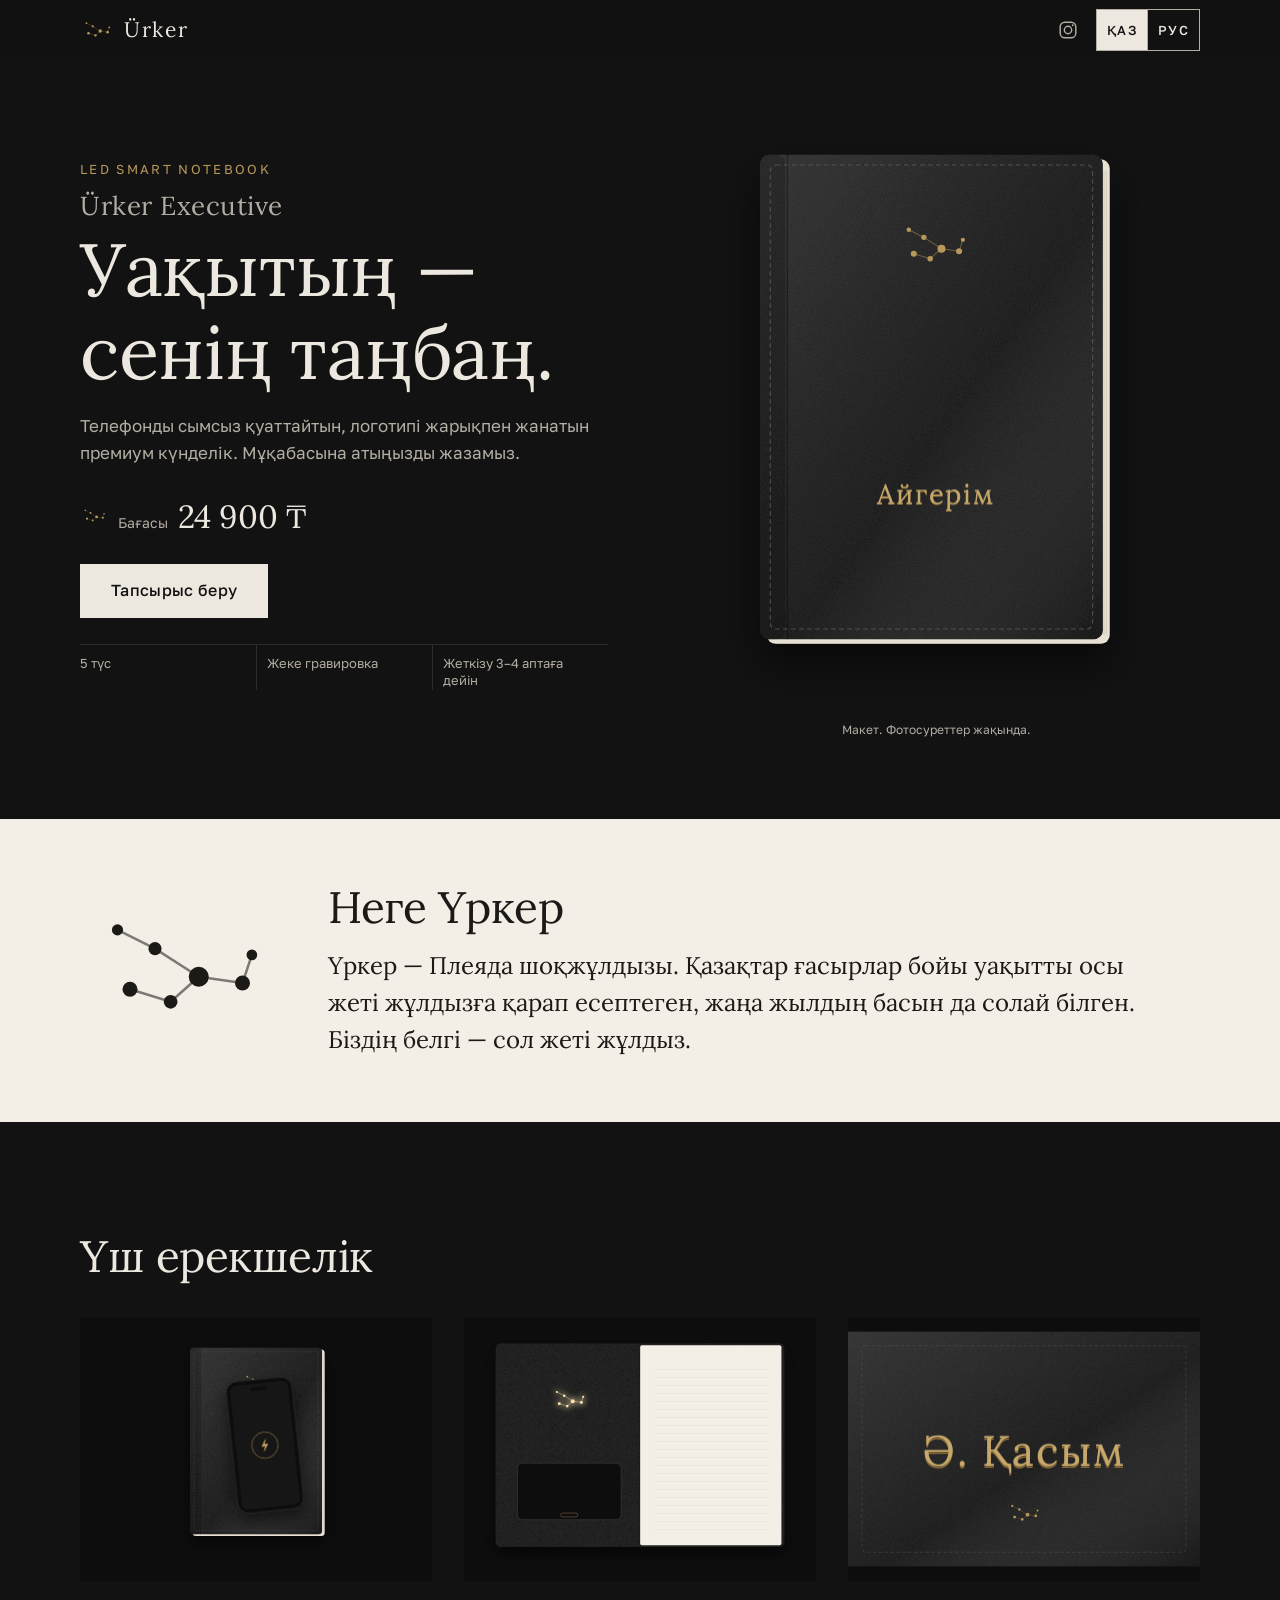
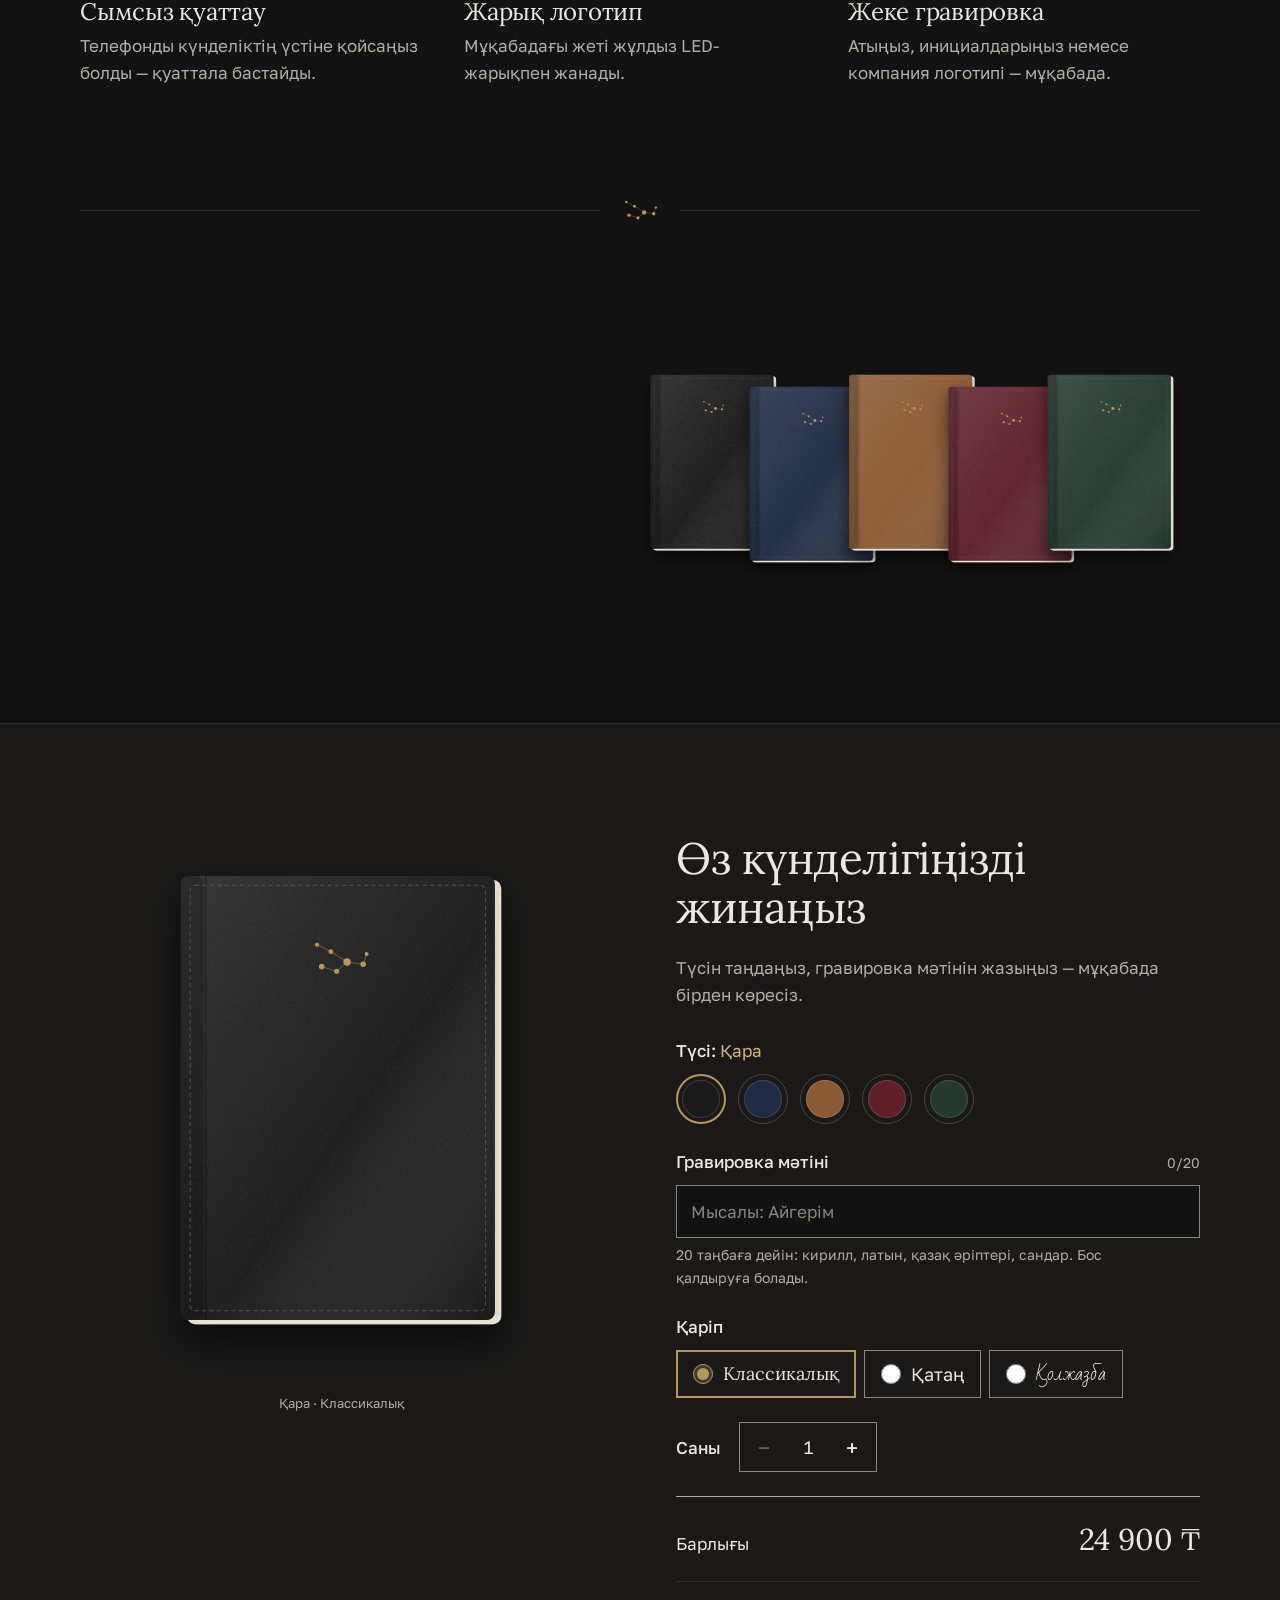
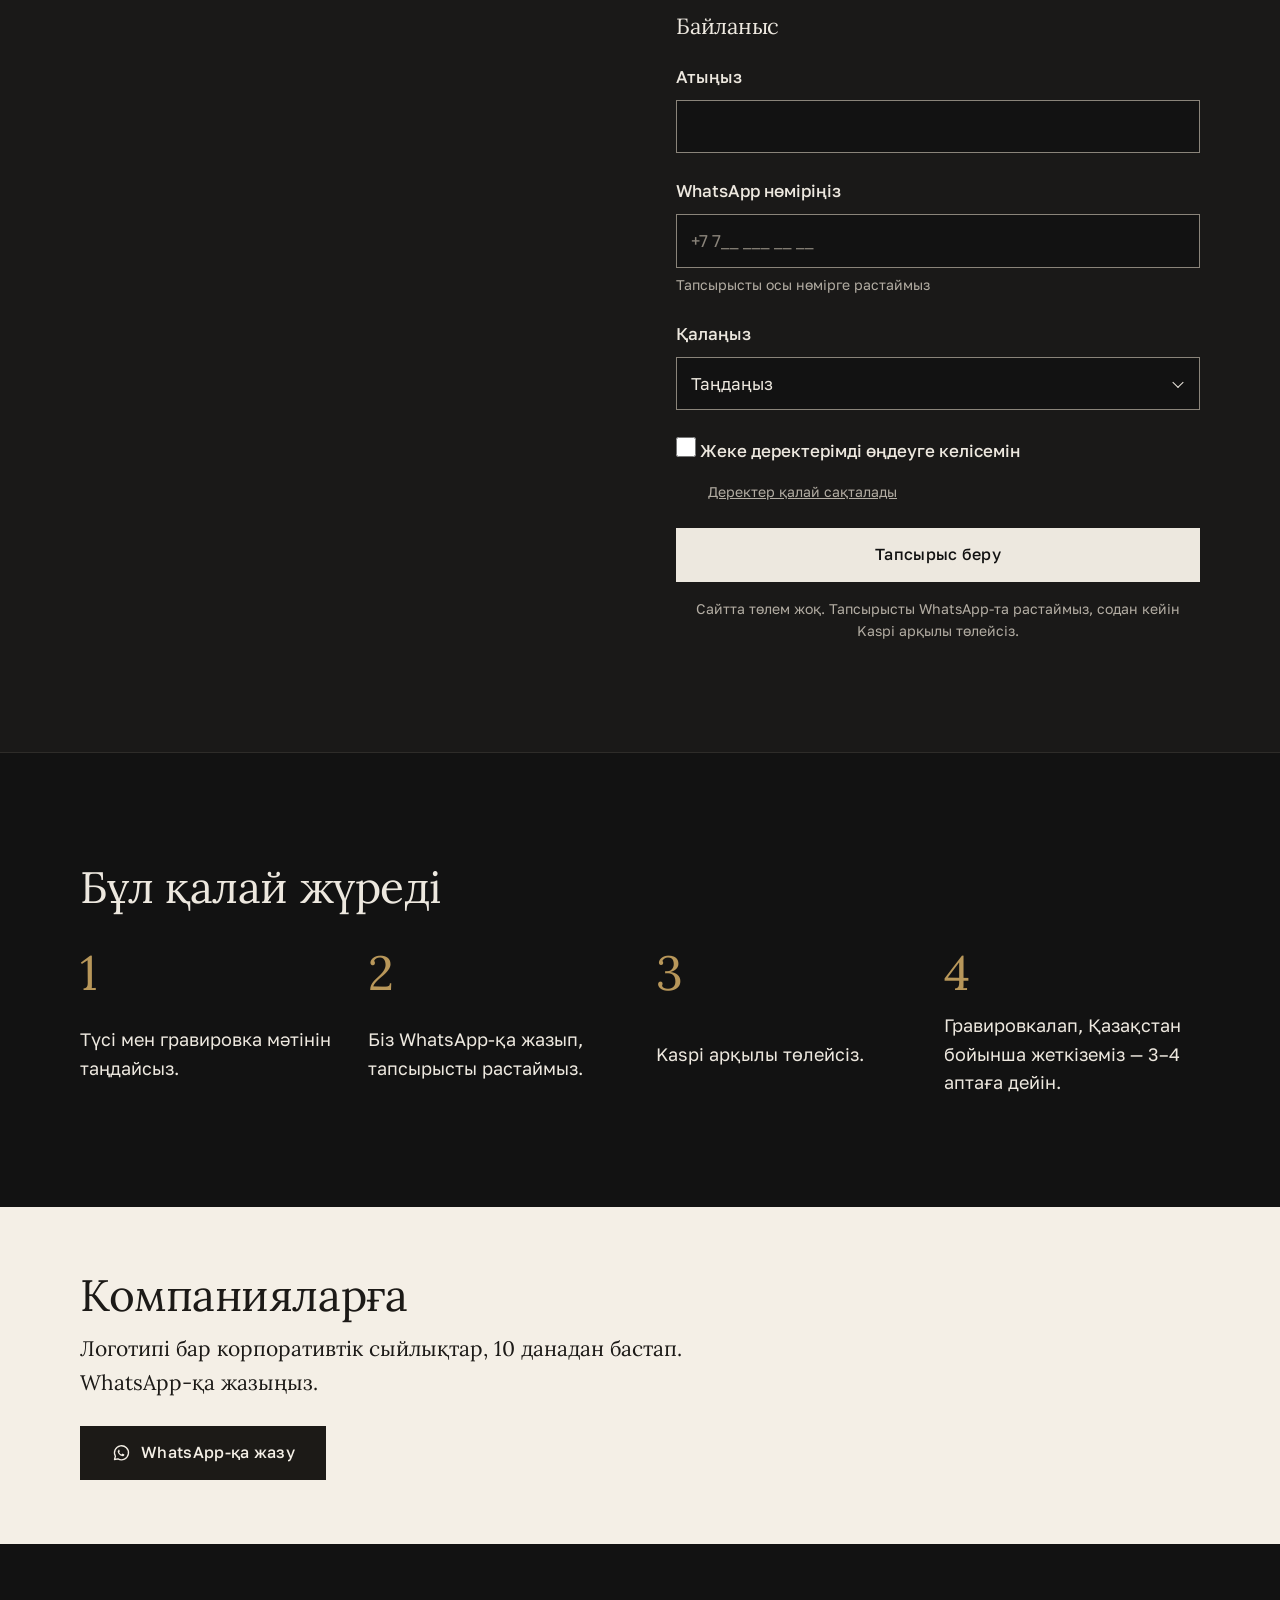
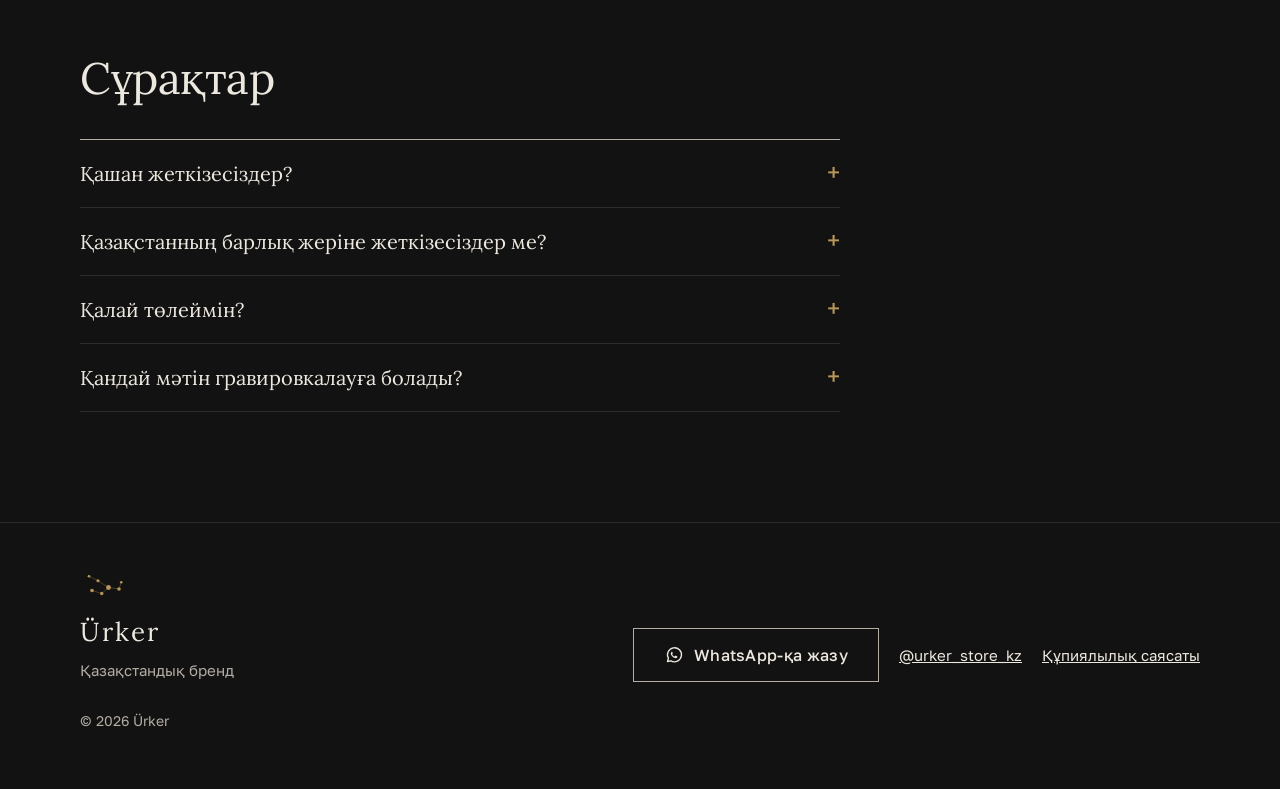
==== commit 3a1dd582: "Open the site to search engines: hide unfinished lines, add sitemap Co-Authored-By: Claude Opus 5.5 " ====
--- a/index.html
+++ b/index.html
@@ -11,8 +11,6 @@
   <title>Ürker Executive — Уақытың — сенің таңбаң</title>
   <meta name="description" content="Сымсыз қуаттандыратын, LED-жарығы бар премиум күнделік. Атыңызды гравировкалаймыз. Қазақстан бойынша жеткізу.">
   <meta name="theme-color" content="#121212">
-  <!-- Пока на сайте заглушки, просим поисковики не индексировать. Уберите перед запуском. -->
-  <meta name="robots" content="noindex">
 
   <meta property="og:type" content="website">
   <meta property="og:site_name" content="Ürker">
@@ -20,9 +18,10 @@
   <meta property="og:locale:alternate" content="ru_RU">
   <meta property="og:title" content="Ürker Executive — Уақытың — сенің таңбаң">
   <meta property="og:description" content="Сымсыз қуаттандыратын, LED-жарығы бар премиум күнделік. Атыңызды гравировкалаймыз.">
-  <!-- Когда подключите свой домен, замените адреса на https://urker.kz/... -->
-  <meta property="og:url" content="https://nurkanat-tau.github.io/urker/">
-  <meta property="og:image" content="https://nurkanat-tau.github.io/urker/images/og.jpg">
+  <!-- Адрес сайта: https://urkerstore.kz/ -->
+  <link rel="canonical" href="https://urkerstore.kz/">
+  <meta property="og:url" content="https://urkerstore.kz/">
+  <meta property="og:image" content="https://urkerstore.kz/images/og.jpg">
   <meta property="og:image:width" content="1200">
   <meta property="og:image:height" content="630">
   <meta name="twitter:card" content="summary_large_image">
--- a/styles.css
+++ b/styles.css
@@ -36,7 +36,7 @@
 }
 
 *, *::before, *::after { box-sizing: border-box; }
-[hidden] { display: none !important; }
+[hidden], [data-gap] { display: none !important; }
 html { -webkit-text-size-adjust: 100%; scroll-behavior: smooth; scroll-padding-top: 72px; }
 body { margin: 0; background: var(--bg); color: var(--text); font: 400 17px/1.6 var(--sans); -webkit-font-smoothing: antialiased; }
 img, svg { display: block; max-width: 100%; }
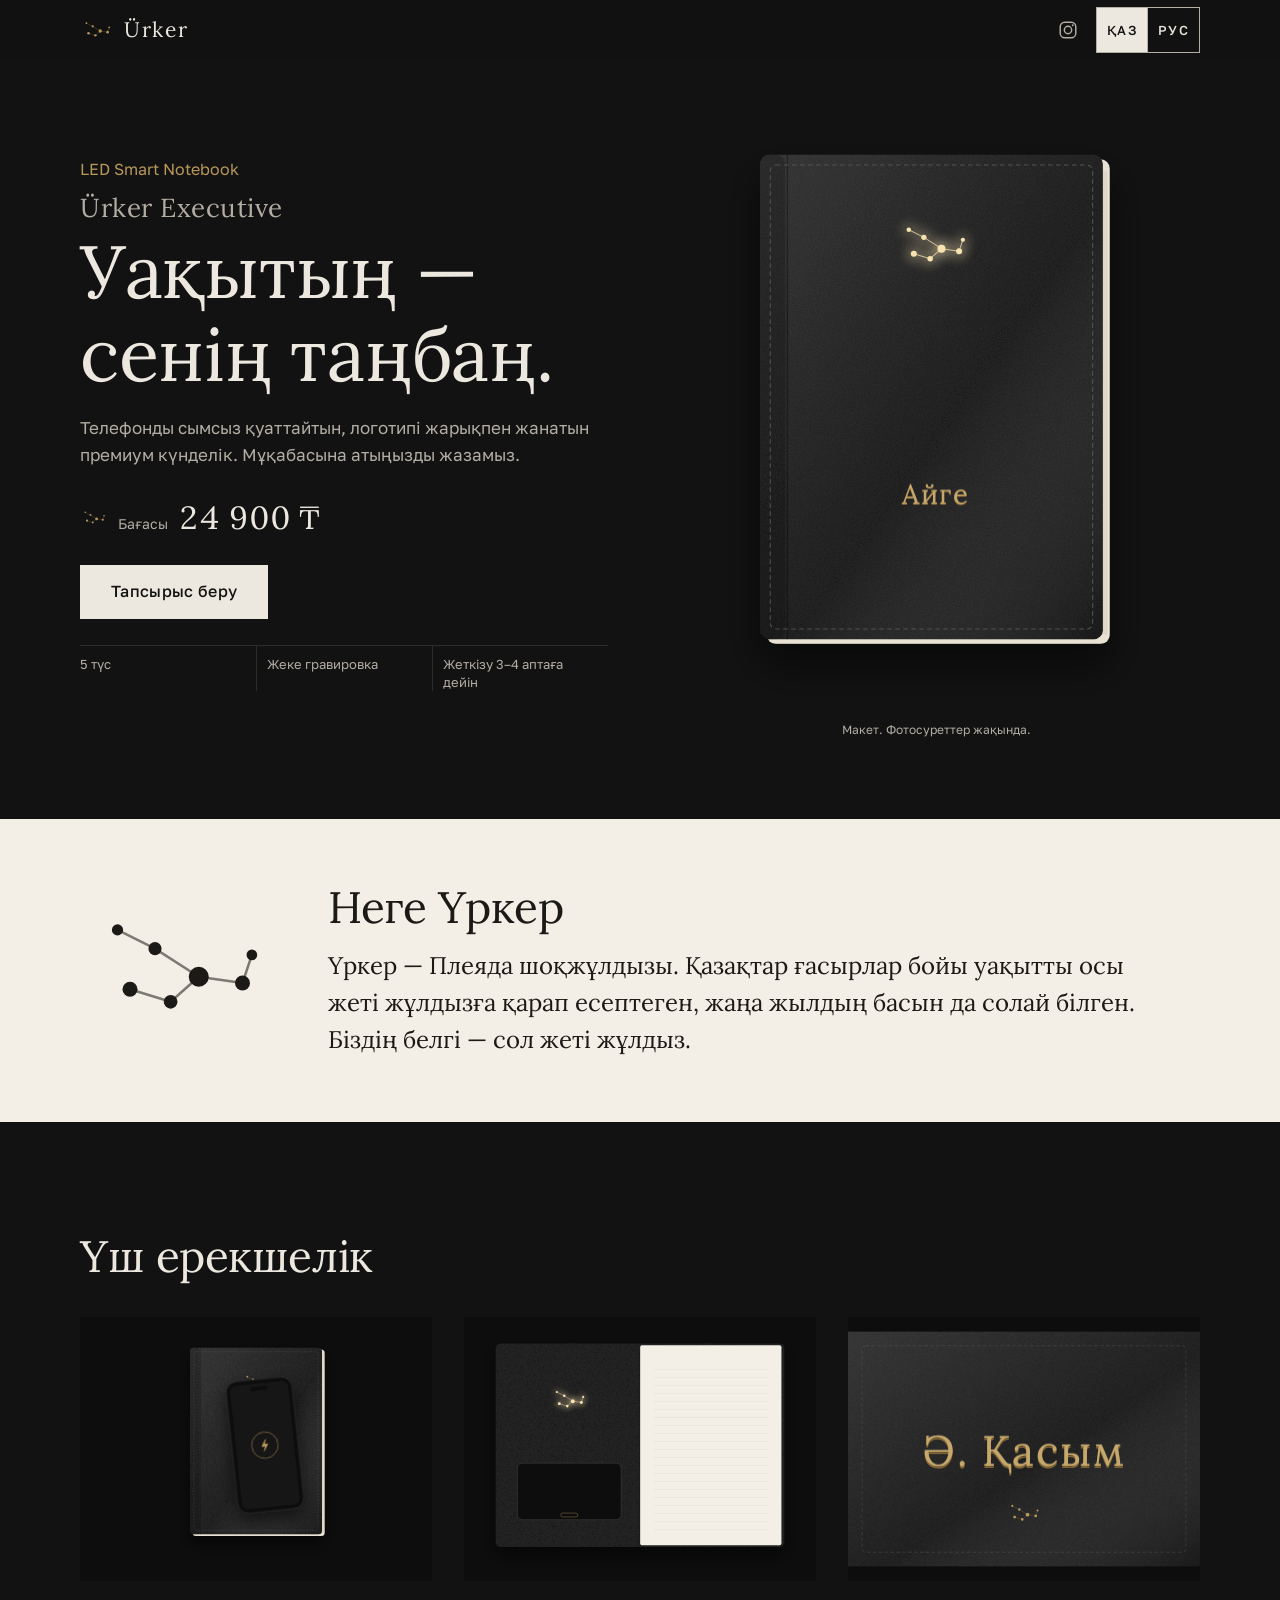
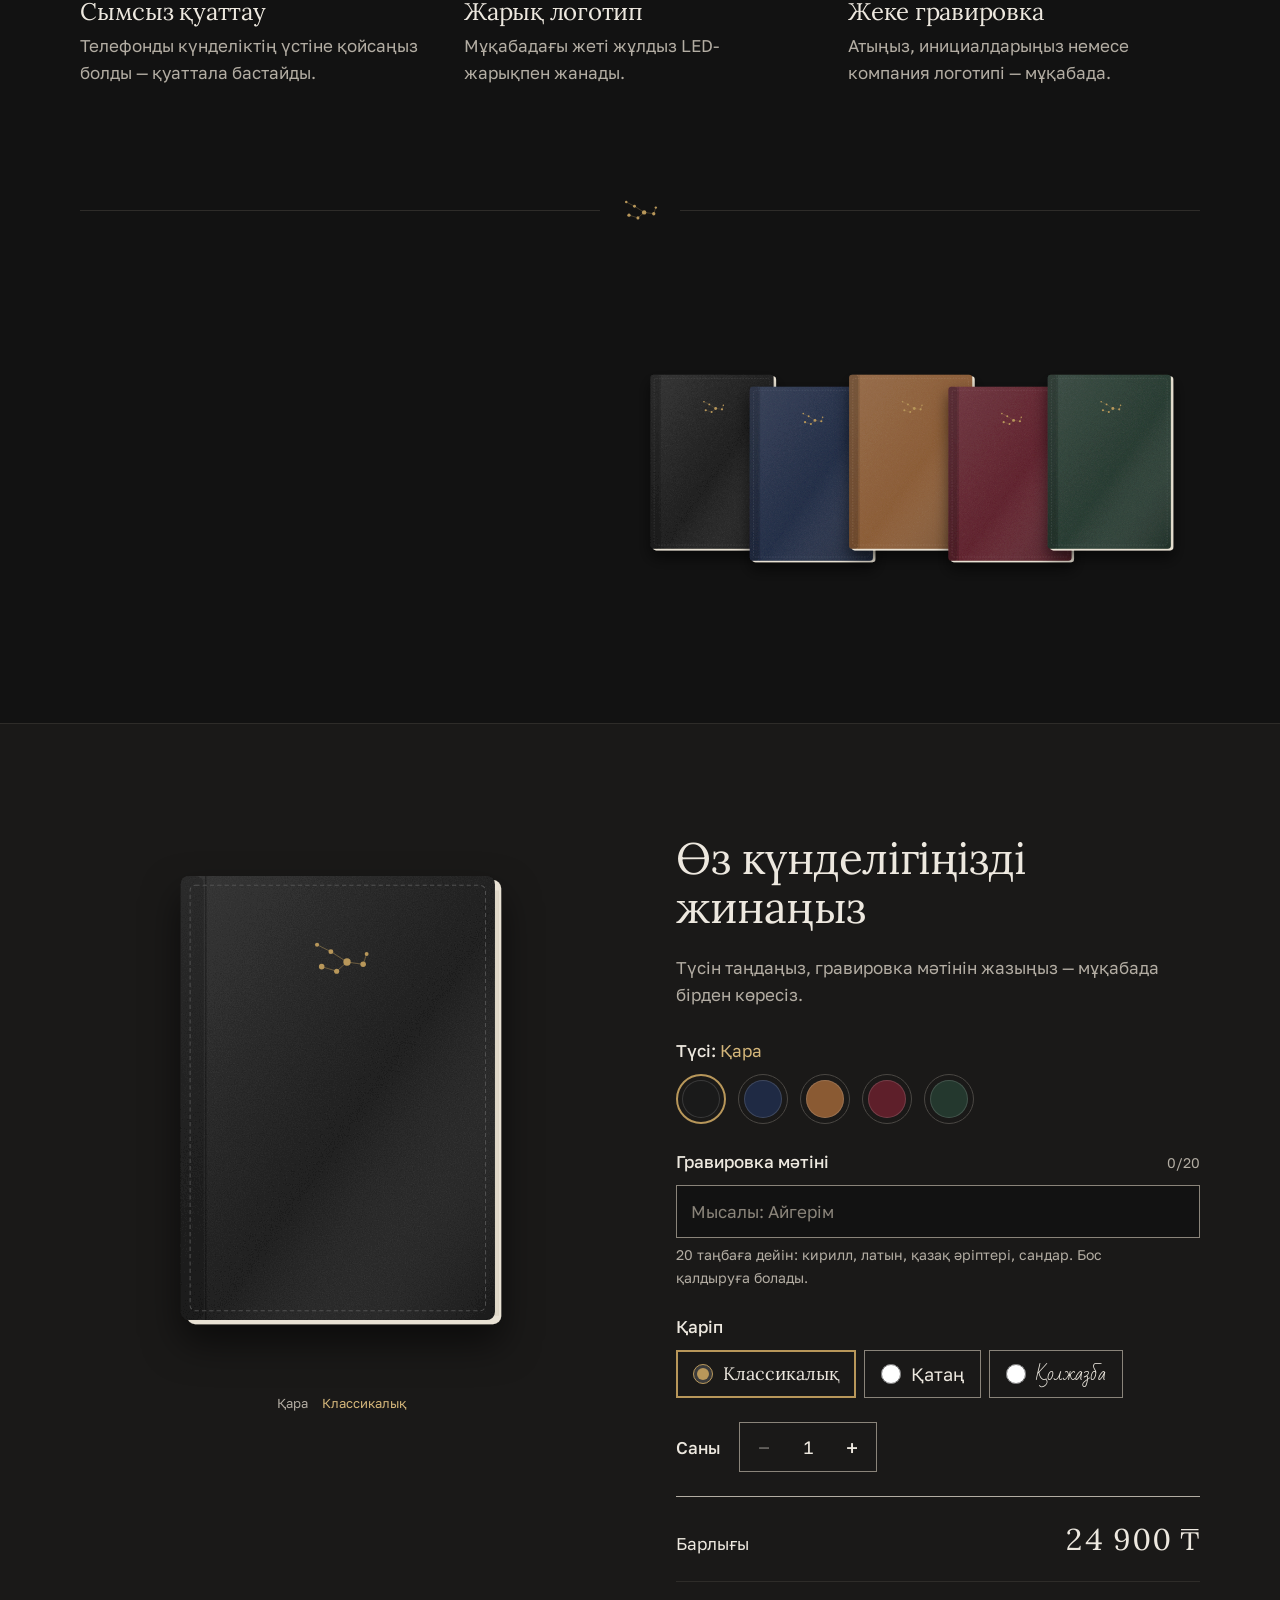
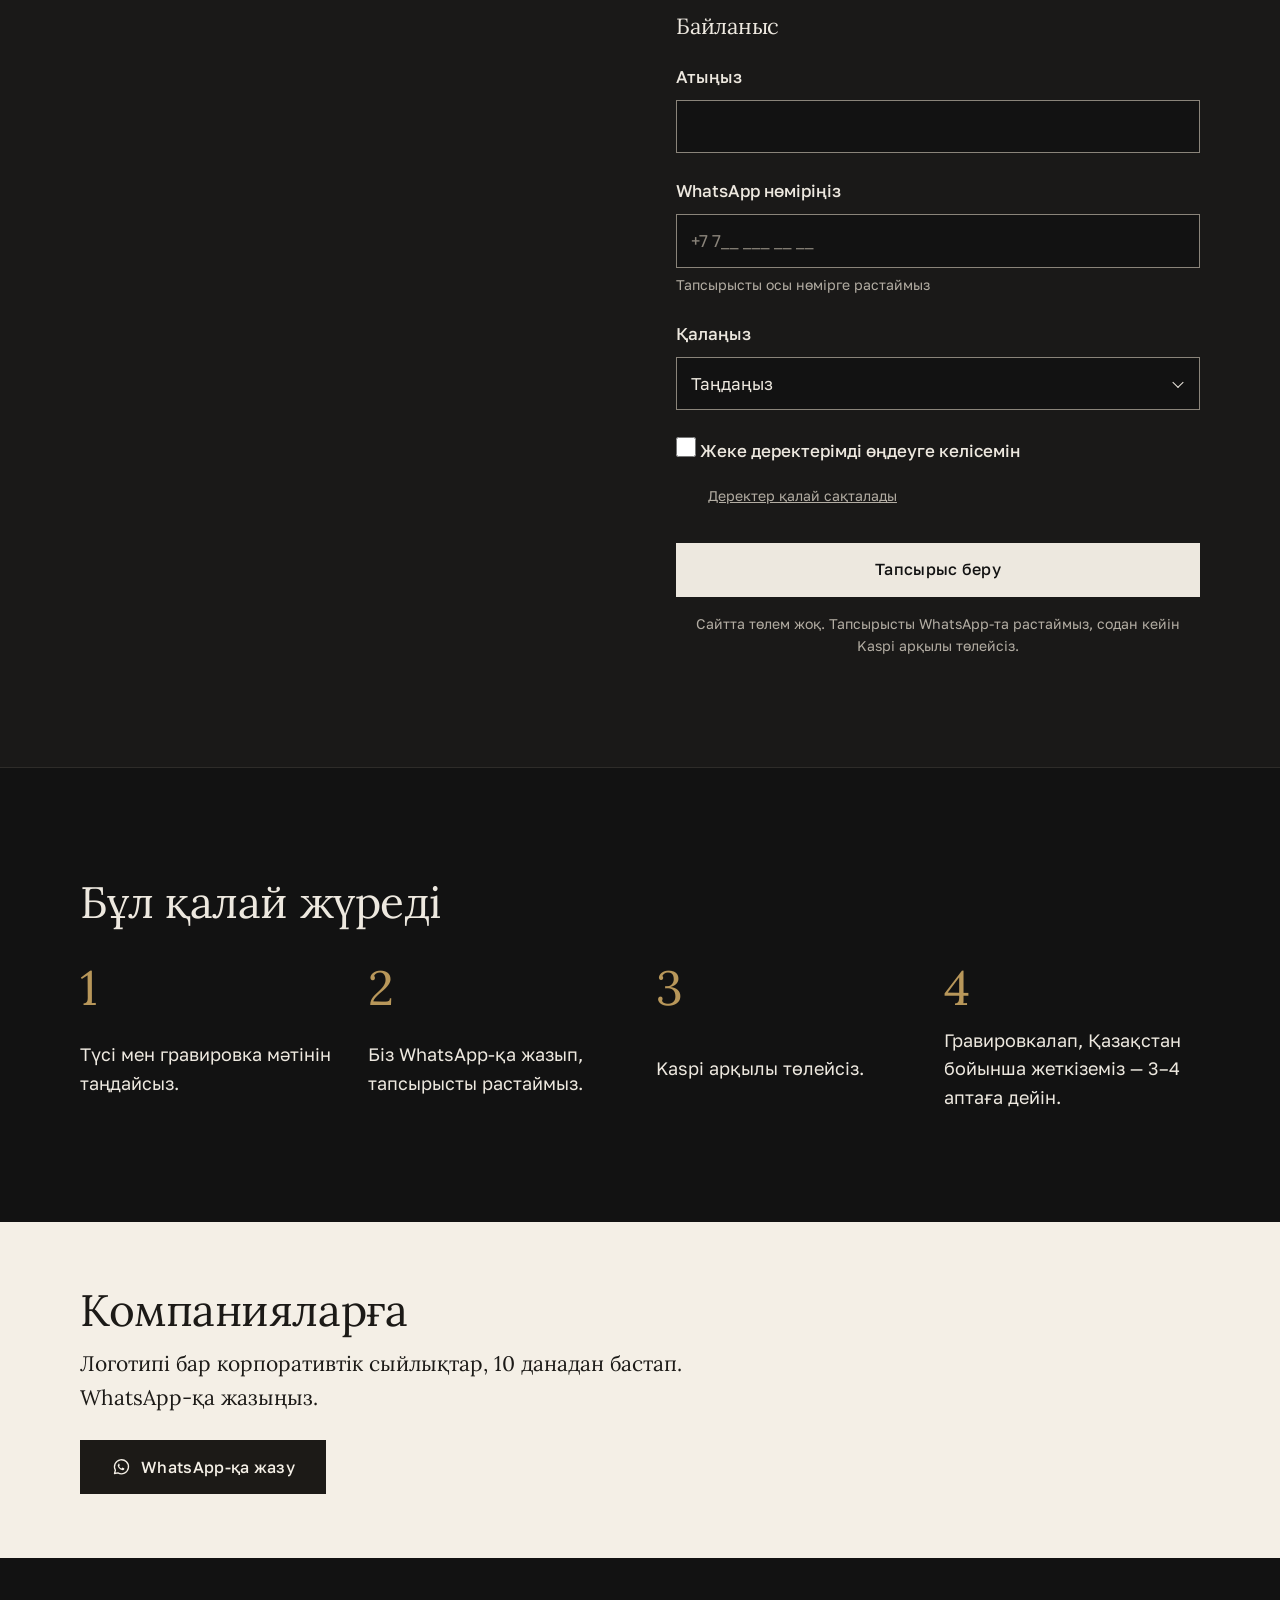
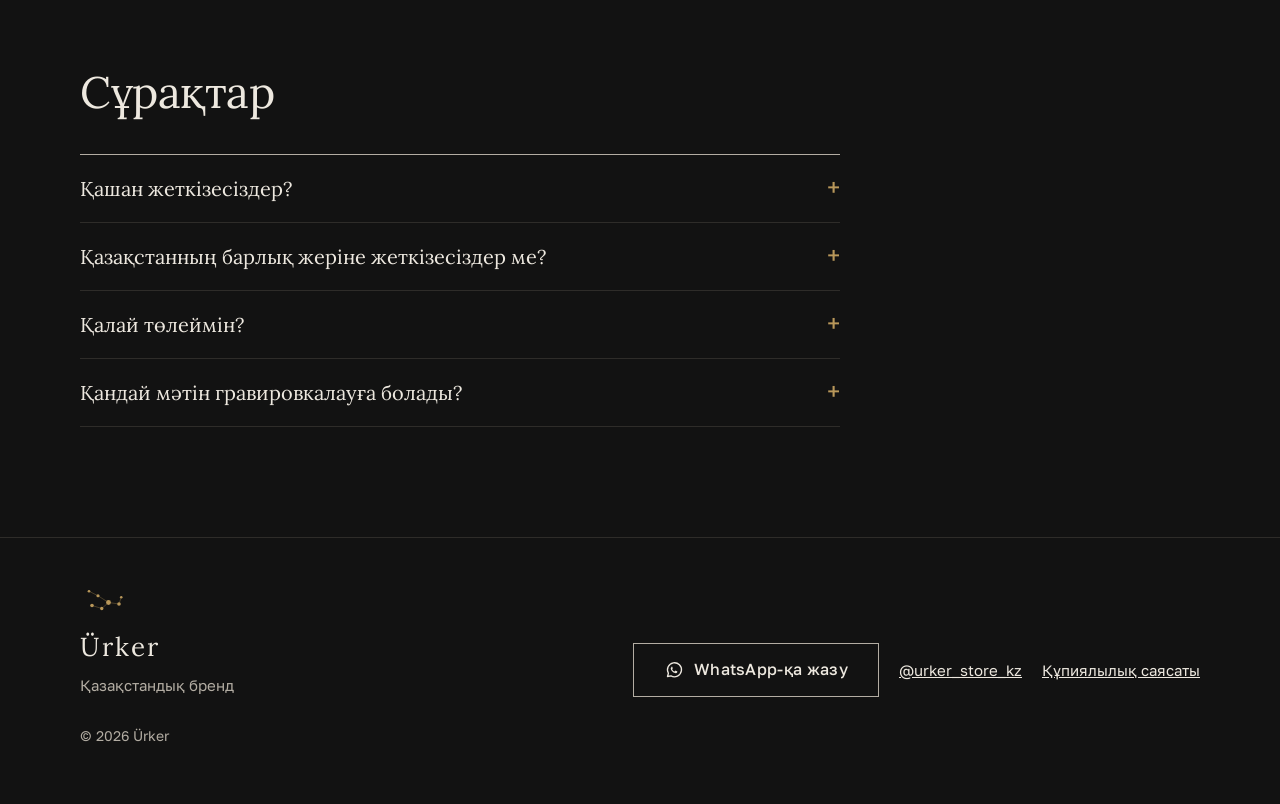
==== commit 421480ac: "Design polish from frontend-design and UI/UX Pro Max review - 44px tap targets for language switch, " ====
--- a/index.html
+++ b/index.html
@@ -136,7 +136,7 @@
       <div class="wrap builder-grid">
         <div class="preview-col">
           <div class="preview art" id="preview" role="img" data-t-attr="aria-label:builder.previewAlt"></div>
-          <p class="preview-caption"><span id="preview-color"></span> · <span id="preview-font"></span></p>
+          <p class="preview-caption"><span id="preview-color"></span><span id="preview-font"></span></p>
         </div>
 
         <div class="builder-col">
--- a/styles.css
+++ b/styles.css
@@ -37,6 +37,7 @@
 
 *, *::before, *::after { box-sizing: border-box; }
 [hidden], [data-gap] { display: none !important; }
+a, button, summary, label, select, input { touch-action: manipulation; }
 html { -webkit-text-size-adjust: 100%; scroll-behavior: smooth; scroll-padding-top: 72px; }
 body { margin: 0; background: var(--bg); color: var(--text); font: 400 17px/1.6 var(--sans); -webkit-font-smoothing: antialiased; }
 img, svg { display: block; max-width: 100%; }
@@ -58,7 +59,7 @@
 .site-header { position: sticky; top: 0; z-index: 20; background: rgba(18, 18, 18, .94); border-bottom: 1px solid transparent; transition: border-color .2s; }
 .site-header.is-scrolled { border-bottom-color: var(--rule); }
 .header-inner { display: flex; align-items: center; justify-content: space-between; height: 60px; }
-.logo { display: inline-flex; align-items: center; gap: 10px; text-decoration: none; }
+.logo { display: inline-flex; align-items: center; gap: 10px; min-height: 44px; text-decoration: none; }
 .logo-mark { width: 34px; height: 22px; color: var(--brass); }
 .logo-word { font-family: var(--serif); font-size: 21px; letter-spacing: 0.08em; }
 .header-right { display: flex; align-items: center; gap: 6px; }
@@ -66,7 +67,7 @@
 .ig-link:hover { color: var(--text); }
 .ig-link svg { width: 22px; height: 22px; }
 .lang-switch { display: flex; border: 1px solid var(--text-soft); }
-.lang-switch button { appearance: none; background: transparent; border: 0; cursor: pointer; font-size: 13px; font-weight: 500; letter-spacing: 0.1em; min-width: 50px; min-height: 40px; padding: 0 10px; }
+.lang-switch button { appearance: none; background: transparent; border: 0; cursor: pointer; font-size: 13px; font-weight: 500; letter-spacing: 0.1em; min-width: 50px; min-height: 44px; padding: 0 10px; }
 .lang-switch button + button { border-left: 1px solid var(--text-soft); }
 .lang-switch button[aria-pressed="true"] { background: var(--text); color: var(--bg); }
 
@@ -84,7 +85,7 @@
 .hero-grid { display: grid; gap: 12px; }
 .hero-text { order: 2; }
 .hero-media { order: 1; }
-.kind { font-size: 13px; letter-spacing: .18em; text-transform: uppercase; color: var(--brass); margin-bottom: 12px; }
+.kind { font-size: 16px; color: var(--brass); margin-bottom: 10px; }
 h1 { margin-bottom: 18px; }
 h1 .product { display: block; font-size: 22px; color: var(--text-soft); margin-bottom: 8px; letter-spacing: .02em; }
 h1 .slogan { display: block; font-size: 42px; }
@@ -92,7 +93,7 @@
 .price-row { display: flex; align-items: baseline; gap: 10px; margin-bottom: 22px; }
 .price-star { width: 28px; height: 18px; color: var(--brass); align-self: center; }
 .price-label { font-size: 14px; color: var(--text-soft); }
-.price { font-family: var(--serif); font-size: 32px; }
+.price { font-family: var(--serif); font-size: 32px; font-variant-numeric: lining-nums tabular-nums; }
 .hero-text .btn { width: 100%; }
 .facts { list-style: none; padding: 0; margin: 26px 0 0; display: grid; grid-template-columns: repeat(3, 1fr); border-top: 1px solid var(--rule); font-size: 13px; line-height: 1.35; color: var(--text-soft); }
 .facts li { padding: 10px 8px 0 0; }
@@ -131,7 +132,8 @@
 .builder-grid { display: grid; gap: 20px; }
 .preview-col { position: sticky; top: 60px; z-index: 5; background: var(--bg-2); padding: 8px 0 6px; margin: 0 calc(-1 * var(--gutter)); border-bottom: 1px solid var(--rule); }
 .preview { max-width: 132px; margin: 0 auto; }
-.preview-caption { text-align: center; color: var(--text-soft); font-size: 13px; margin-top: -6px; }
+.preview-caption { display: flex; justify-content: center; gap: 14px; color: var(--text-soft); font-size: 13px; margin-top: -6px; }
+.preview-caption span + span { color: var(--brass-light); }
 .builder-intro { color: var(--text-soft); margin: -14px 0 28px; }
 #order-form { display: grid; gap: 24px; }
 .field { border: 0; margin: 0; padding: 0; min-width: 0; }
@@ -172,12 +174,12 @@
 .qty-more { flex-basis: 100%; font-size: 14px; color: var(--brass-light); }
 
 .total { display: flex; justify-content: space-between; align-items: baseline; padding: 18px 0; border-top: 1px solid var(--text-soft); border-bottom: 1px solid var(--rule); }
-.total strong { font-family: var(--serif); font-weight: 400; font-size: 30px; }
+.total strong { font-family: var(--serif); font-weight: 400; font-size: 30px; font-variant-numeric: lining-nums tabular-nums; }
 .contacts-title { font-size: 22px; margin-top: 8px; }
 
 .check { display: flex; align-items: flex-start; gap: 12px; cursor: pointer; }
 .check input { margin-top: 3px; }
-.consent-link { display: inline-block; margin: 6px 0 0 32px; font-size: 14px; color: var(--text-soft); }
+.consent-link { display: inline-flex; align-items: center; min-height: 44px; margin: 0 0 0 32px; font-size: 14px; color: var(--text-soft); }
 .hp { position: absolute; left: -10000px; width: 1px; height: 1px; overflow: hidden; }
 .form-summary { padding: 12px 14px; border-left: 3px solid var(--error); background: var(--bg); color: var(--error); font-weight: 500; }
 .pay-note { font-size: 14px; color: var(--text-soft); text-align: center; margin-top: -8px; }
@@ -217,7 +219,7 @@
 .footer-mark { width: 48px; height: 30px; color: var(--brass); margin-bottom: 10px; }
 .footer-word { font-family: var(--serif); font-size: 26px; letter-spacing: .08em; color: var(--text); margin-bottom: 6px; }
 .footer-links { display: flex; flex-wrap: wrap; align-items: center; gap: 20px; }
-.footer-link { color: var(--text); }
+.footer-link { display: inline-flex; align-items: center; min-height: 44px; color: var(--text); }
 .footer-seller, .footer-copy { font-size: 14px; }
 
 /* ---------- Плавающая кнопка WhatsApp (телефон) ---------- */
@@ -225,15 +227,20 @@
 .wa-float svg { width: 28px; height: 28px; }
 .wa-float.is-hidden { opacity: 0; transform: translateY(12px); pointer-events: none; }
 
+/* ---------- Первый экран: звёзды загораются, имя гравируется ---------- */
+.u-anim .u-dots circle { fill-opacity: .2; transition: fill .5s ease, fill-opacity .5s ease; }
+.u-anim .u-dots circle.on { fill: #F6E3B0; fill-opacity: 1; }
+.u-anim .u-lines { opacity: .12; transition: opacity .9s ease, stroke .9s ease; }
+.u-anim .u-led.lit .u-lines { opacity: .75; stroke: #F6E3B0; }
+.art.is-playable { cursor: pointer; -webkit-tap-highlight-color: transparent; }
+
 /* ---------- Заглушки (?draft=1) ---------- */
 mark.draft { background: #FFE34D; color: #121212; padding: 0 2px; }
 
 /* ---------- Мягкое появление ---------- */
-.js .reveal { opacity: 0; transform: translateY(16px); transition: opacity .7s ease, transform .7s ease; }
-.js .reveal.is-visible { opacity: 1; transform: none; }
+
 @media (prefers-reduced-motion: reduce) {
   html { scroll-behavior: auto; }
-  .js .reveal { opacity: 1; transform: none; transition: none; }
   * { transition: none !important; }
 }
 
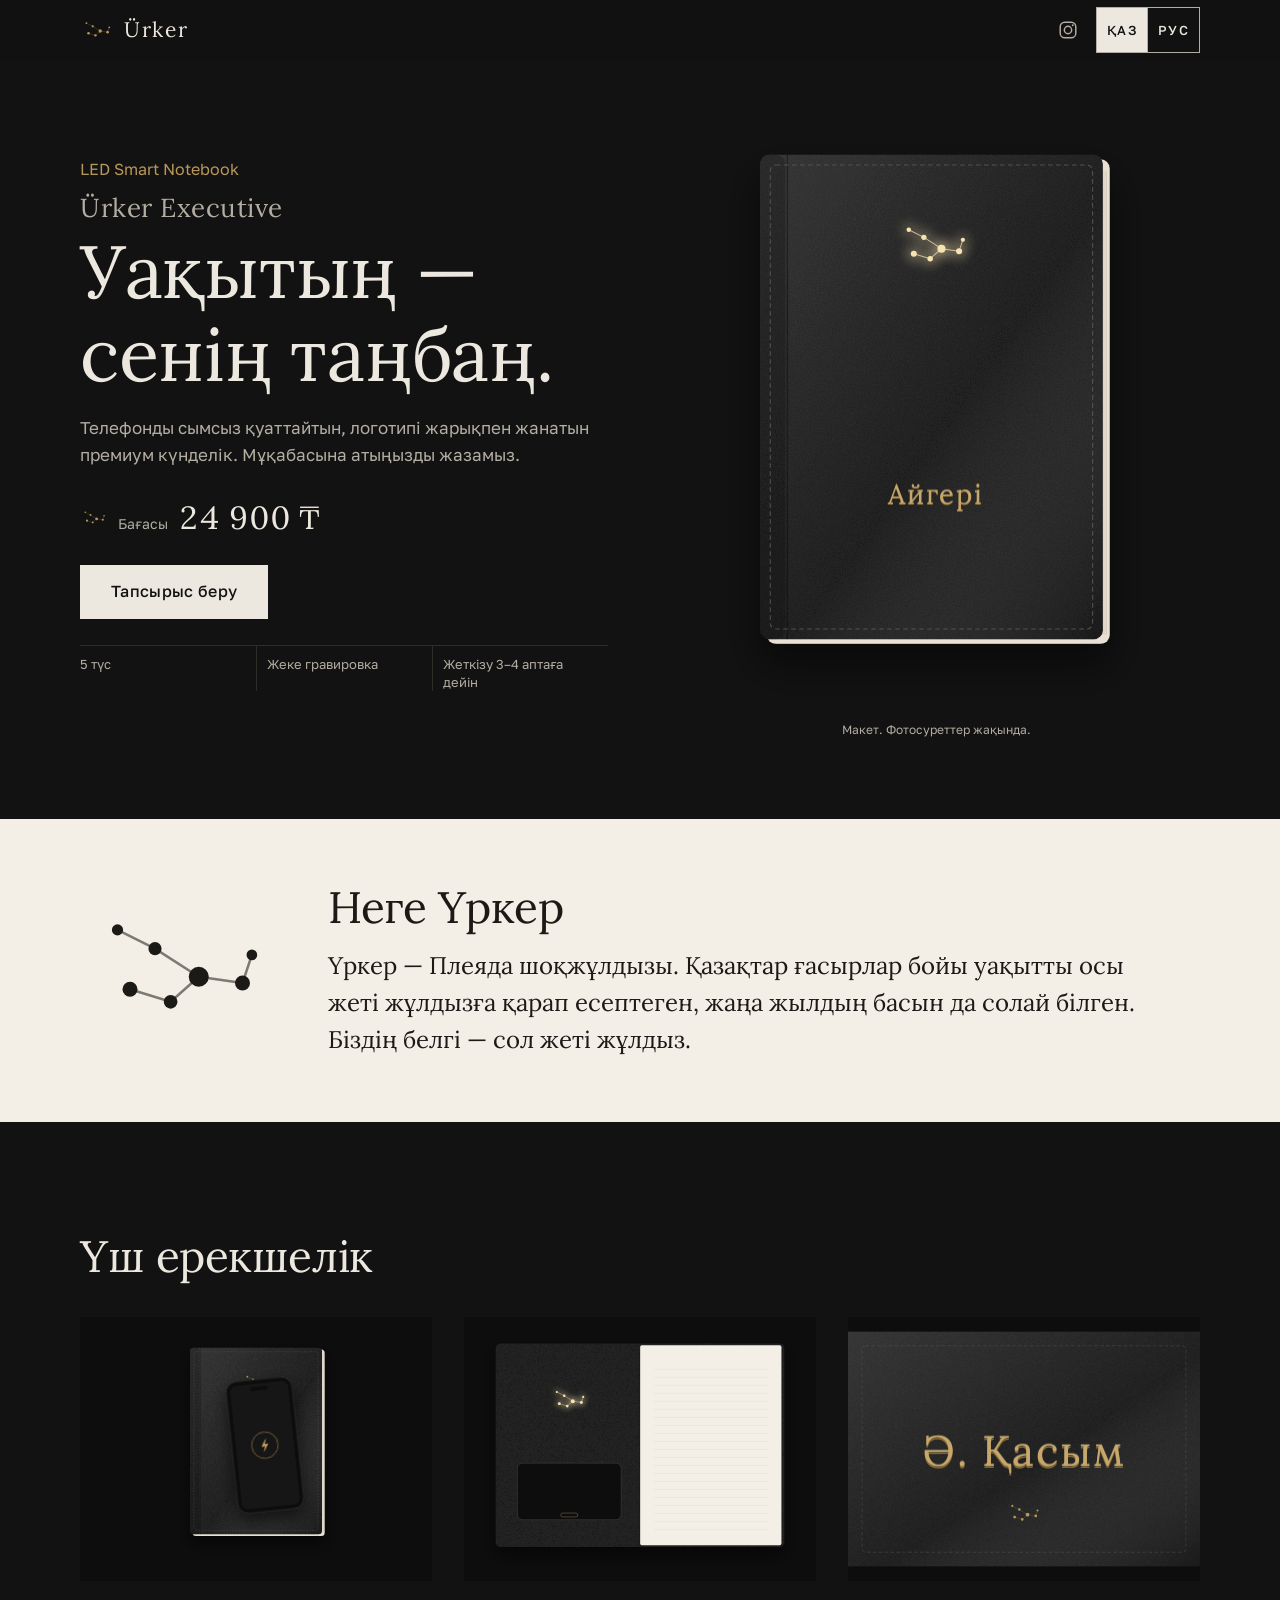
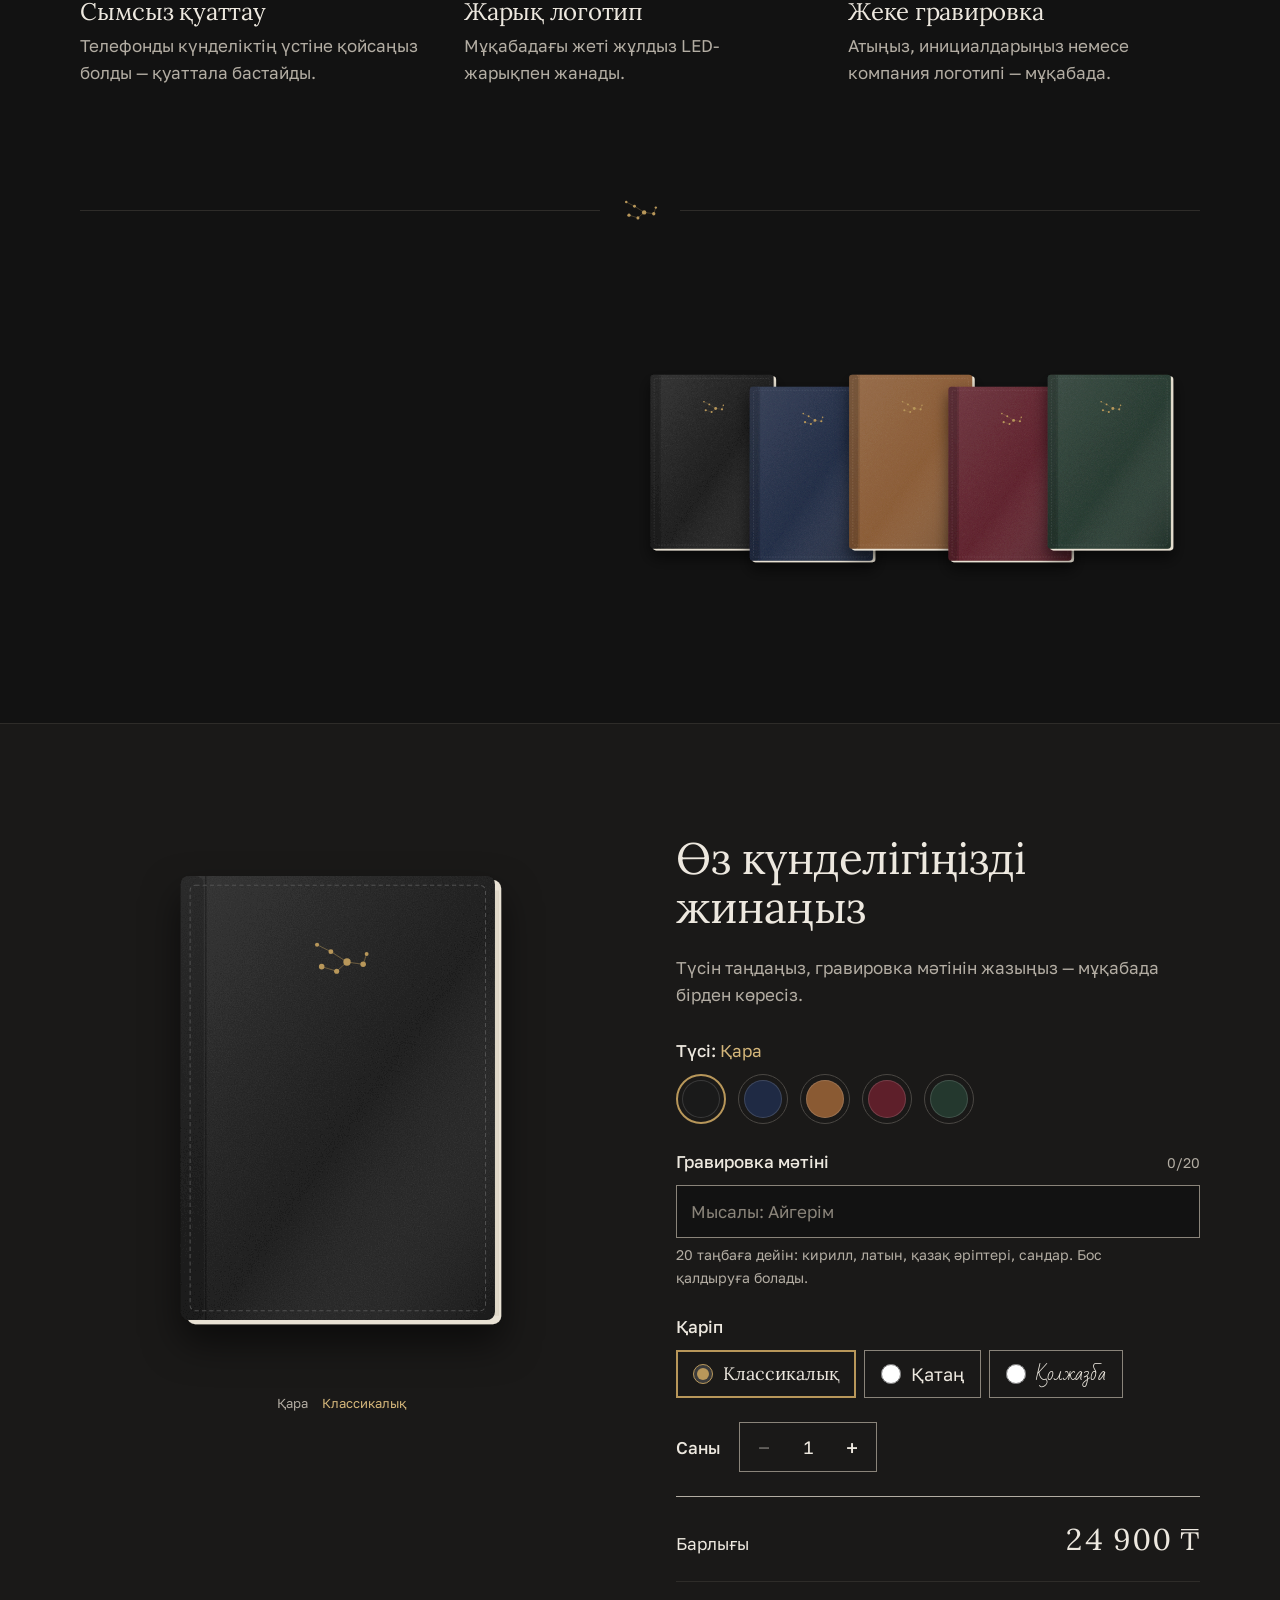
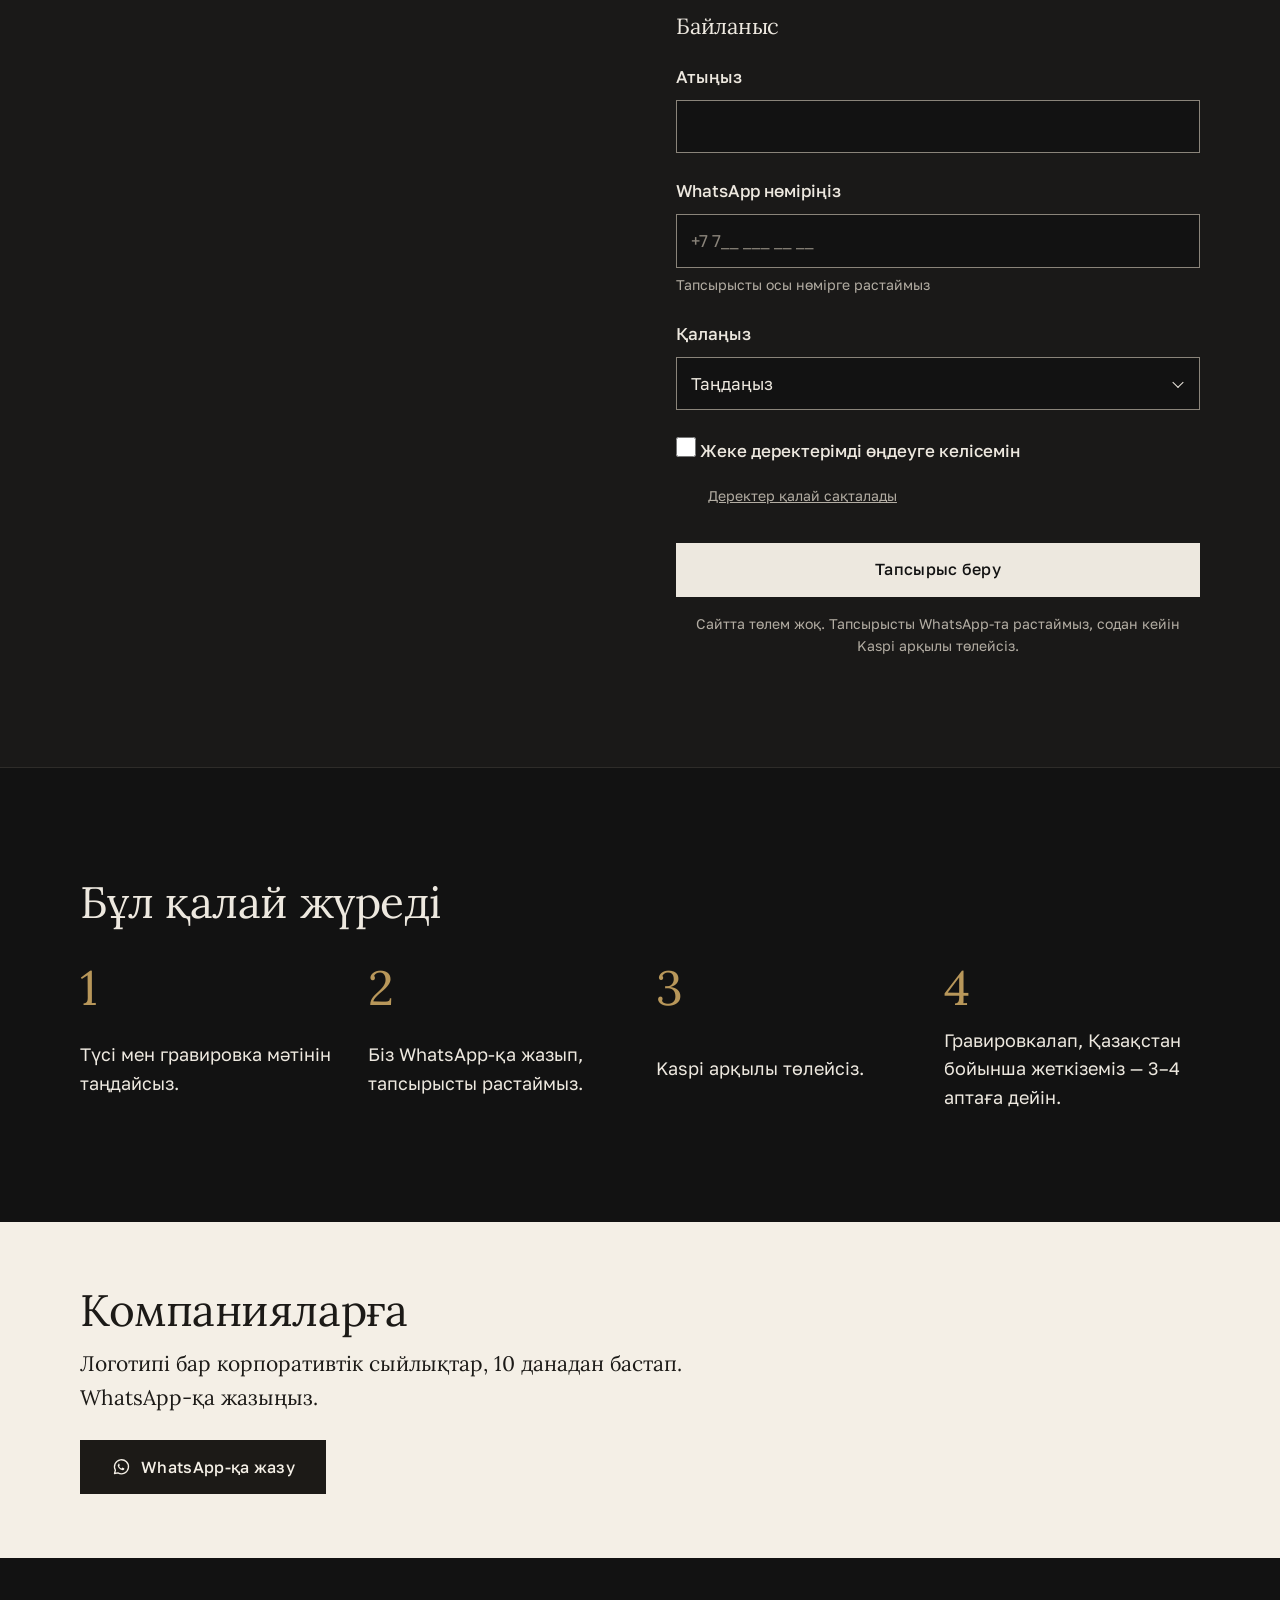
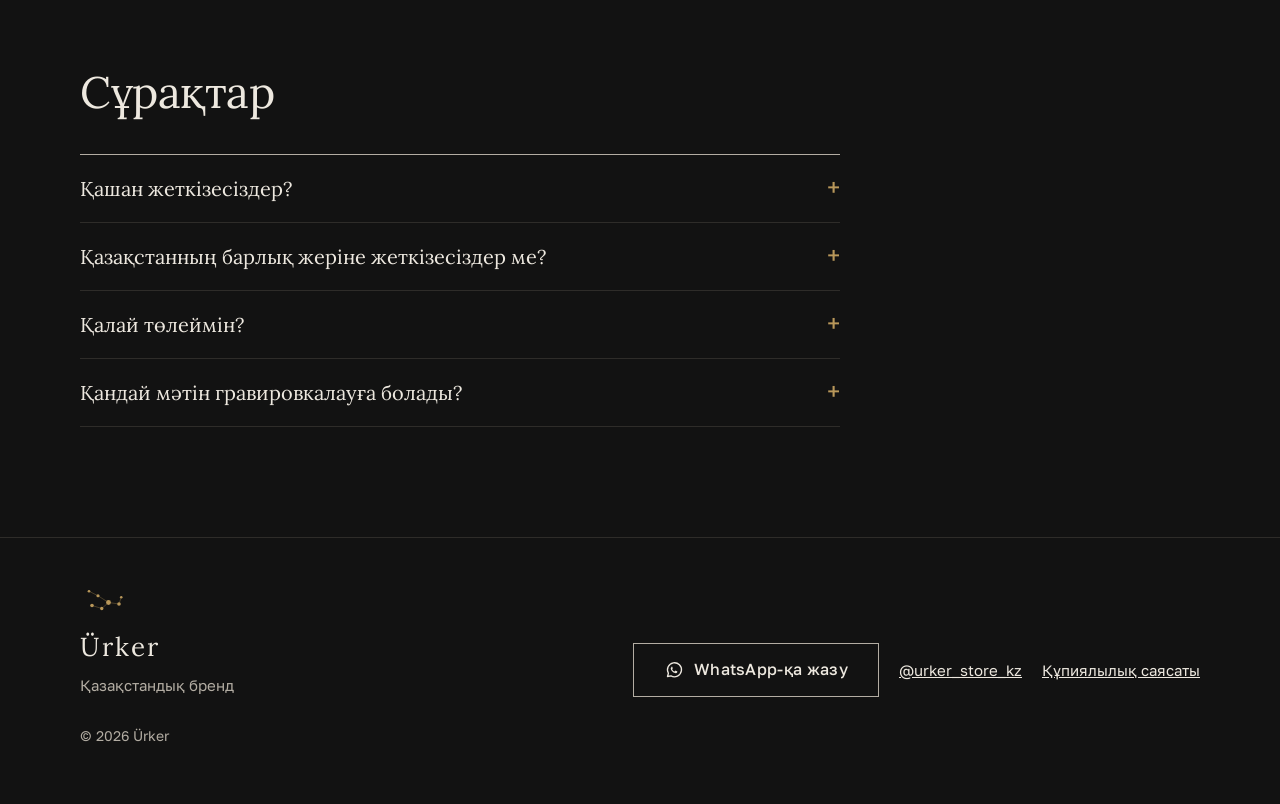
==== commit 7d544b96: "Cache-busting version tags; hero intro also plays with reduced motion (no movement, only light) Co-A" ====
--- a/index.html
+++ b/index.html
@@ -31,7 +31,7 @@
   <link rel="apple-touch-icon" href="apple-touch-icon.png">
   <link rel="preload" href="fonts/lora-latin.woff2" as="font" type="font/woff2" crossorigin>
   <link rel="preload" href="fonts/golos-cyrillic.woff2" as="font" type="font/woff2" crossorigin>
-  <link rel="stylesheet" href="styles.css">
+  <link rel="stylesheet" href="styles.css?v=20261127b">
 </head>
 <body>
   <svg width="0" height="0" style="position:absolute" aria-hidden="true" focusable="false">
@@ -297,9 +297,9 @@
     <svg viewBox="0 0 24 24" aria-hidden="true"><use href="#wa-icon"/></svg>
   </a>
 
-  <script src="config.js"></script>
-  <script src="content.js"></script>
-  <script src="art.js"></script>
-  <script src="main.js"></script>
+  <script src="config.js?v=20261127b"></script>
+  <script src="content.js?v=20261127b"></script>
+  <script src="art.js?v=20261127b"></script>
+  <script src="main.js?v=20261127b"></script>
 </body>
 </html>
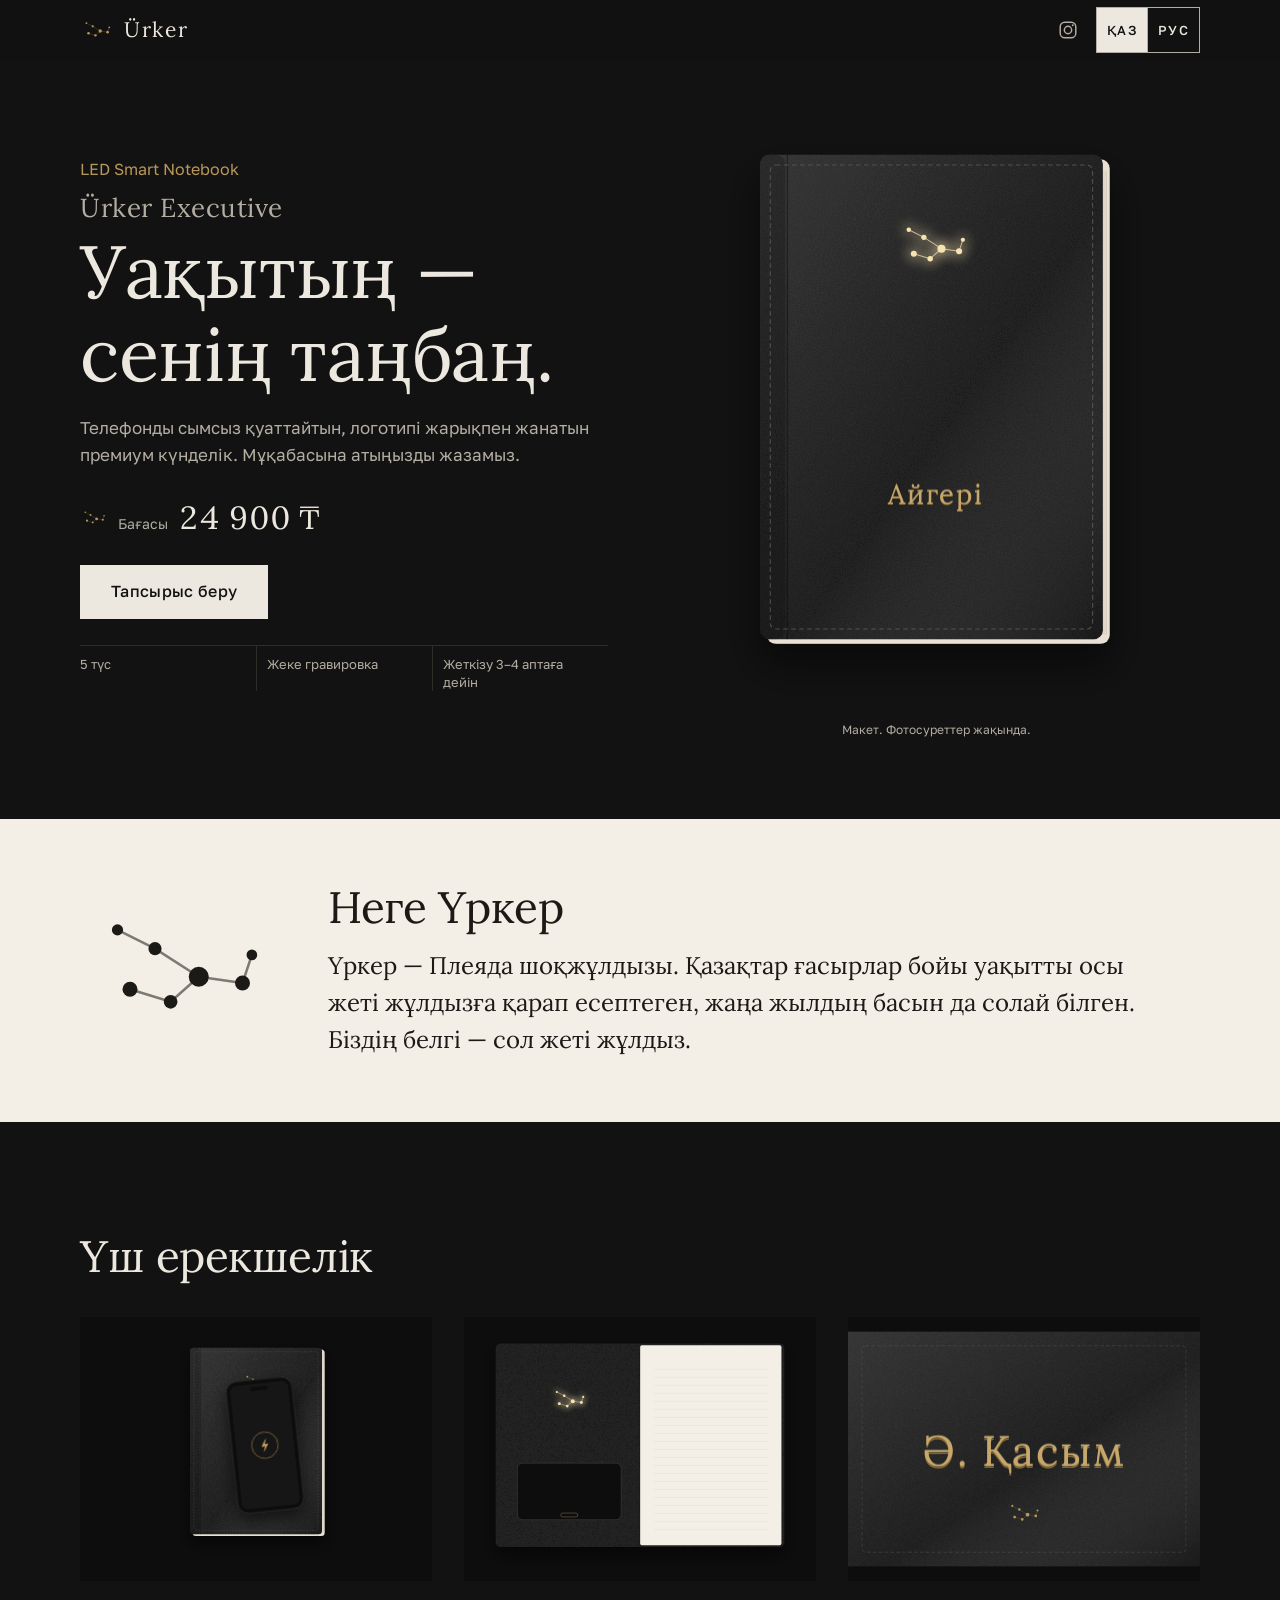
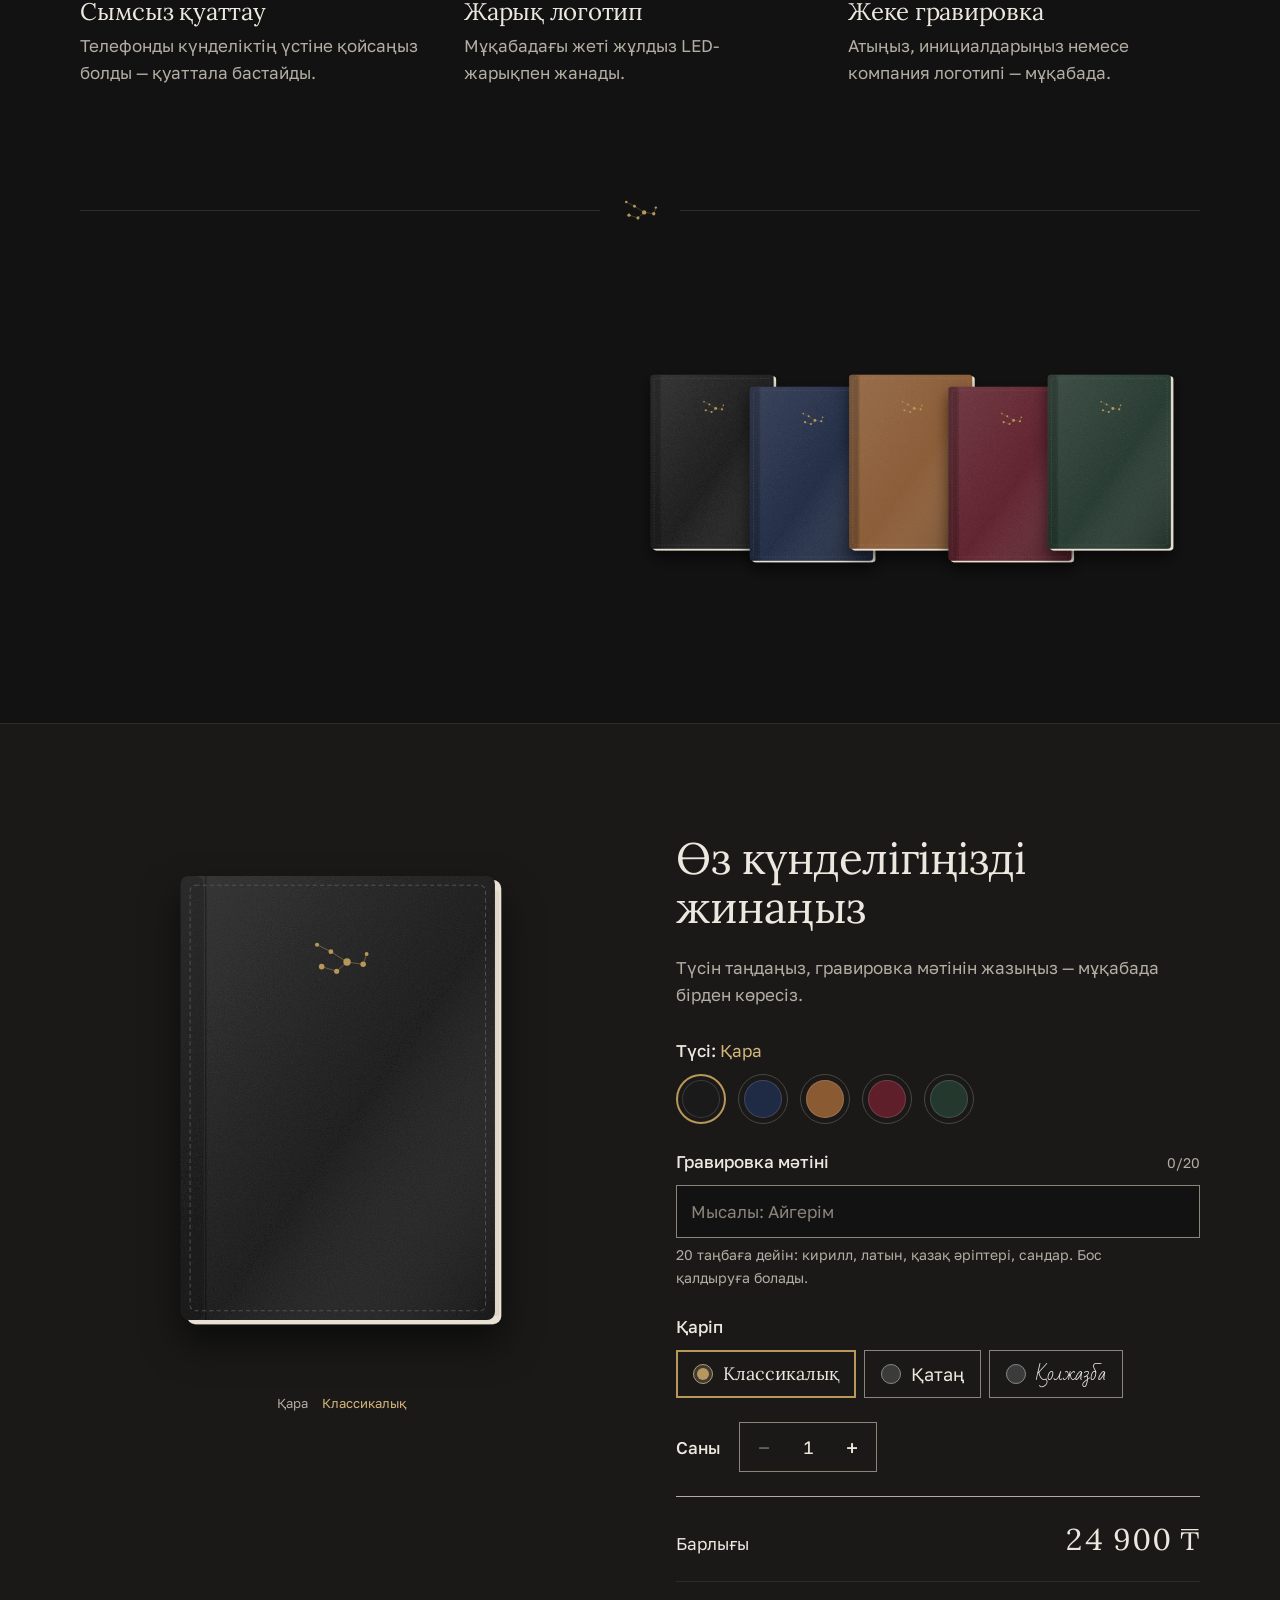
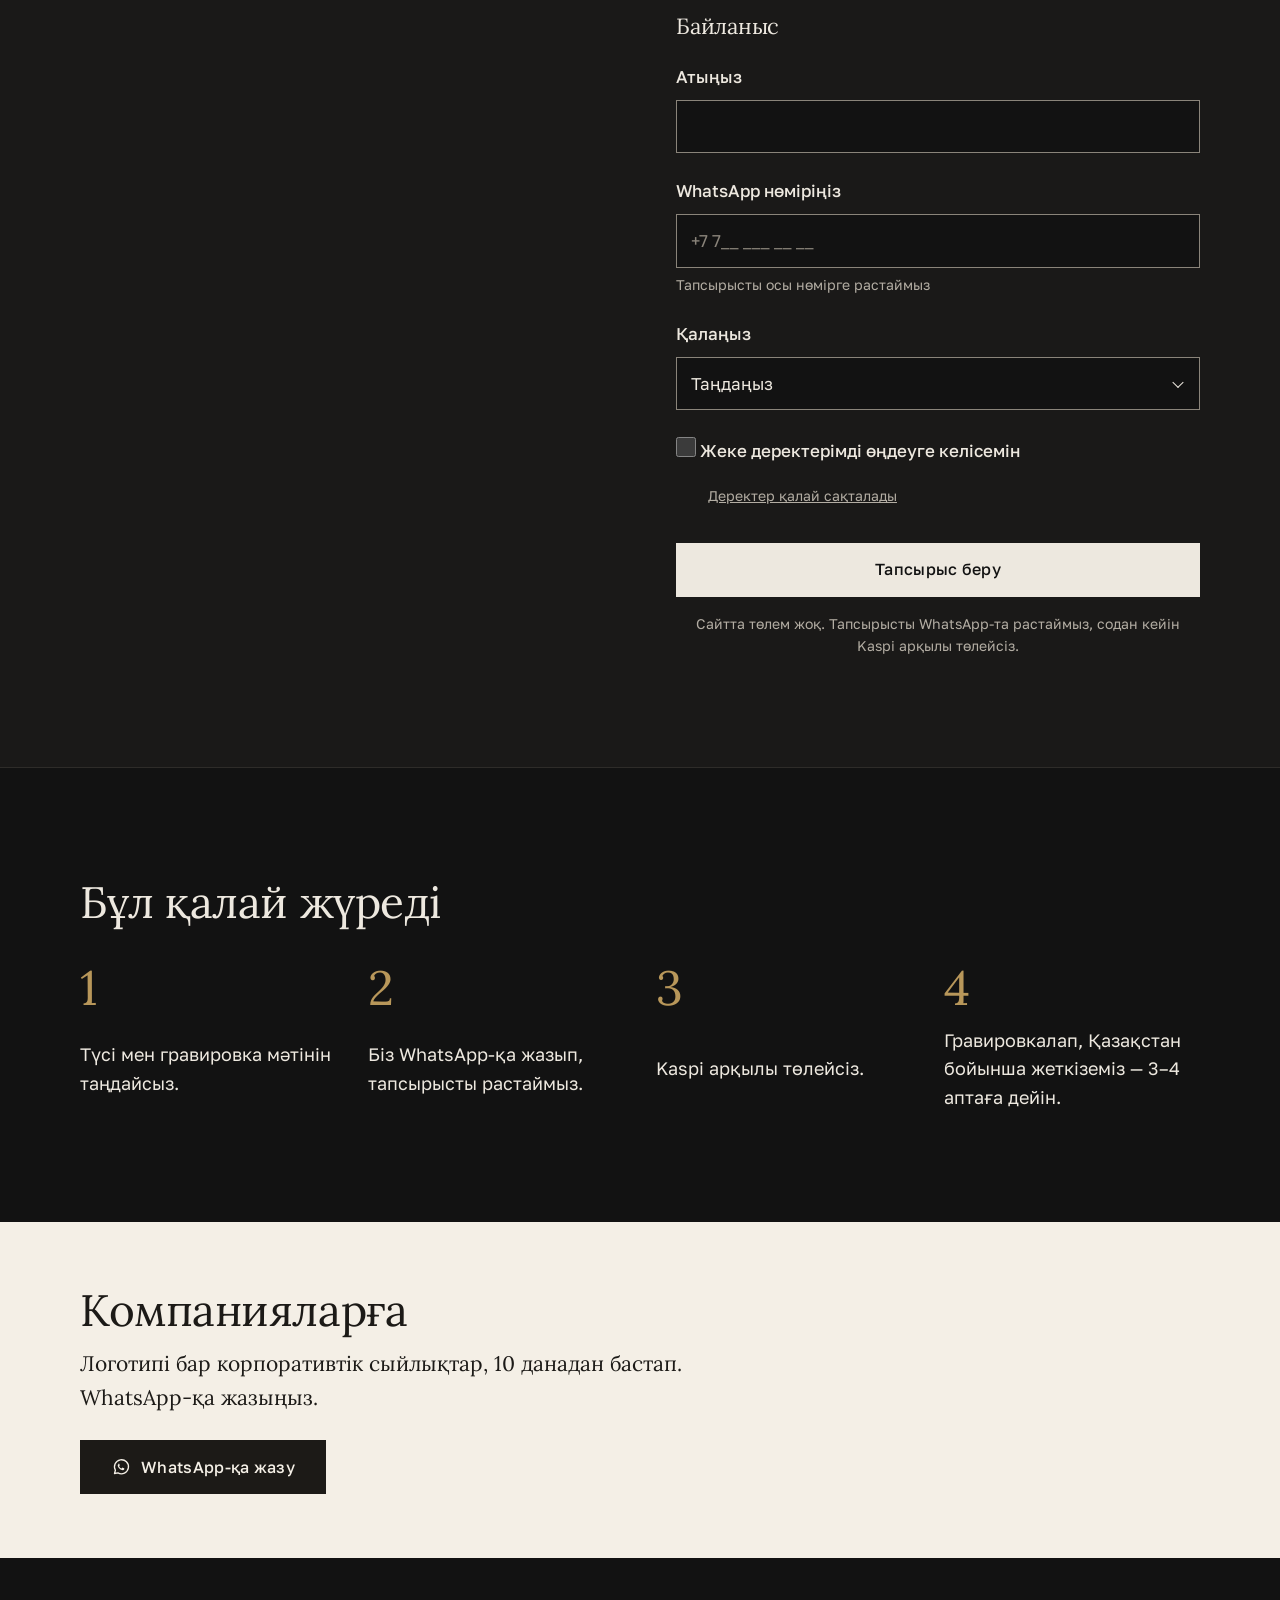
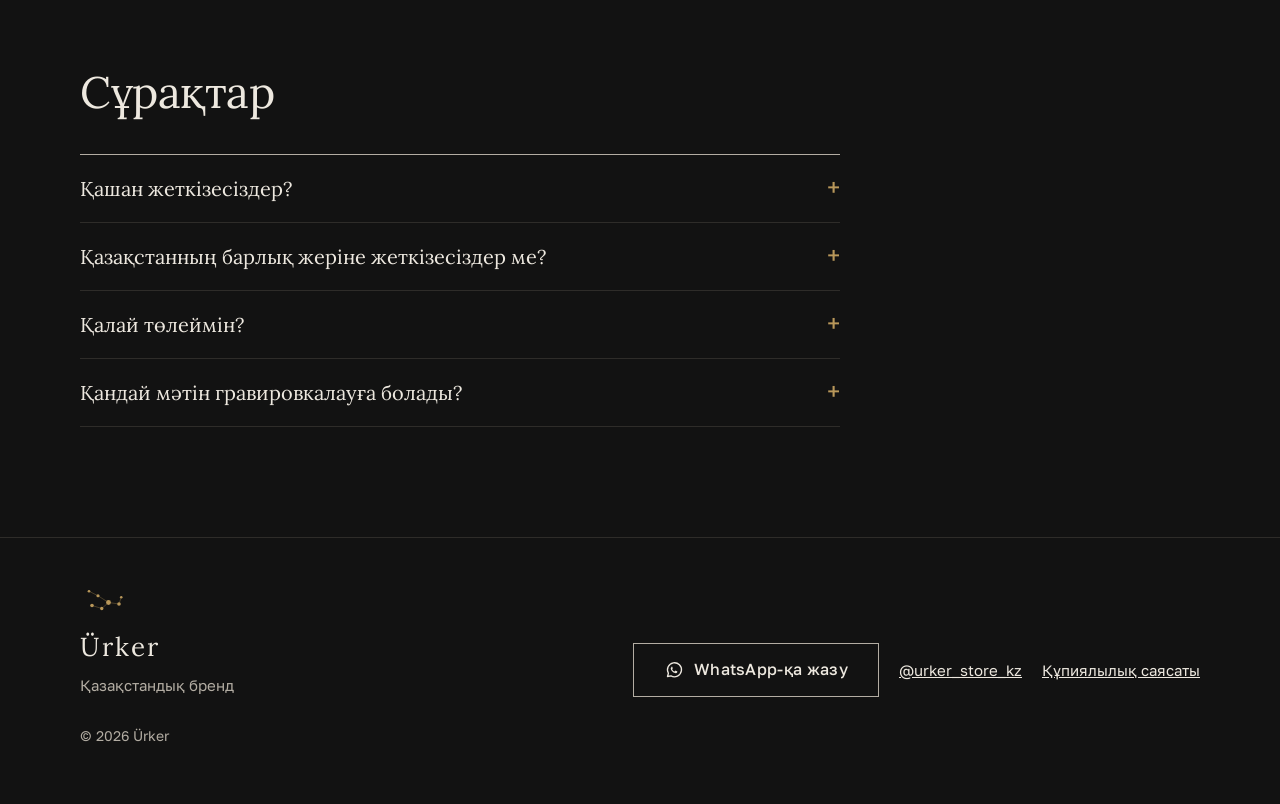
==== commit 4e4a289e: "SEO and quality pass from aitmpl skills research - separate Russian page /ru/ with hreflang kk/ru/x-" ====
--- a/index.html
+++ b/index.html
@@ -1,5 +1,5 @@
 <!doctype html>
-<html lang="kk">
+<html lang="kk" data-page-lang="kk">
 <head>
   <meta charset="utf-8">
   <meta name="viewport" content="width=device-width, initial-scale=1, viewport-fit=cover">
@@ -8,18 +8,21 @@
     их читают WhatsApp/Instagram при пересылке ссылки, а они не запускают JS.
     Видимые тексты — в content.js.
   -->
-  <title>Ürker Executive — Уақытың — сенің таңбаң</title>
-  <meta name="description" content="Сымсыз қуаттандыратын, LED-жарығы бар премиум күнделік. Атыңызды гравировкалаймыз. Қазақстан бойынша жеткізу.">
+  <title>Ürker Executive — гравировкасы бар премиум күнделік</title>
+  <meta name="description" content="Телефонды сымсыз қуаттайтын, логотипі жарықпен жанатын премиум күнделік. Мұқабасына атыңызды жазамыз. 5 түс, алдын ала тапсырыс, Kaspi арқылы төлем.">
   <meta name="theme-color" content="#121212">
 
   <meta property="og:type" content="website">
   <meta property="og:site_name" content="Ürker">
   <meta property="og:locale" content="kk_KZ">
   <meta property="og:locale:alternate" content="ru_RU">
-  <meta property="og:title" content="Ürker Executive — Уақытың — сенің таңбаң">
-  <meta property="og:description" content="Сымсыз қуаттандыратын, LED-жарығы бар премиум күнделік. Атыңызды гравировкалаймыз.">
+  <meta property="og:title" content="Ürker Executive — Уақытың — сенің таңбаң.">
+  <meta property="og:description" content="Телефонды сымсыз қуаттайтын, логотипі жарықпен жанатын премиум күнделік. Мұқабасына атыңызды жазамыз.">
   <!-- Адрес сайта: https://urkerstore.kz/ -->
   <link rel="canonical" href="https://urkerstore.kz/">
+  <link rel="alternate" hreflang="kk" href="https://urkerstore.kz/">
+  <link rel="alternate" hreflang="ru" href="https://urkerstore.kz/ru/">
+  <link rel="alternate" hreflang="x-default" href="https://urkerstore.kz/">
   <meta property="og:url" content="https://urkerstore.kz/">
   <meta property="og:image" content="https://urkerstore.kz/images/og.jpg">
   <meta property="og:image:width" content="1200">
@@ -31,7 +34,8 @@
   <link rel="apple-touch-icon" href="apple-touch-icon.png">
   <link rel="preload" href="fonts/lora-latin.woff2" as="font" type="font/woff2" crossorigin>
   <link rel="preload" href="fonts/golos-cyrillic.woff2" as="font" type="font/woff2" crossorigin>
-  <link rel="stylesheet" href="styles.css?v=20261127b">
+  <link rel="preload" href="fonts/golos-cyrillic-ext.woff2" as="font" type="font/woff2" crossorigin>
+  <link rel="stylesheet" href="styles.css?v=20261127c">
 </head>
 <body>
   <svg width="0" height="0" style="position:absolute" aria-hidden="true" focusable="false">
@@ -62,7 +66,7 @@
     <div class="wrap header-inner">
       <a class="logo" href="#top" data-t-attr="aria-label:logoLabel">
         <svg class="logo-mark" viewBox="0 0 64 40" aria-hidden="true" focusable="false"><use href="#stars"/></svg>
-        <span class="logo-word" aria-hidden="true">Ürker</span>
+        <span class="logo-word" aria-hidden="true" translate="no">Ürker</span>
       </a>
       <div class="header-right">
         <a class="ig-link js-ig" target="_blank" rel="noopener" data-t-attr="aria-label:instagramLabel">
@@ -82,7 +86,7 @@
       <div class="wrap hero-grid">
         <div class="hero-text">
           <p class="kind" data-t="hero.kind"></p>
-          <h1><span class="product" data-t="hero.product"></span><span class="slogan" data-t="hero.slogan"></span></h1>
+          <h1><span class="product" data-t="hero.product" translate="no"></span><span class="slogan" data-t="hero.slogan"></span></h1>
           <p class="lead" data-t="hero.lead"></p>
           <div class="price-row">
             <svg class="price-star" viewBox="0 0 64 40" aria-hidden="true"><use href="#stars"/></svg>
@@ -156,7 +160,7 @@
                 <label for="f-engraving" data-t="builder.engravingLabel"></label>
                 <span class="counter" id="engraving-counter" aria-live="polite"></span>
               </div>
-              <input id="f-engraving" name="engraving" type="text" autocomplete="off" data-t-attr="placeholder:builder.engravingPlaceholder" aria-describedby="hint-engraving err-engraving">
+              <input id="f-engraving" name="engraving" type="text" autocomplete="off" spellcheck="false" data-t-attr="placeholder:builder.engravingPlaceholder" aria-describedby="hint-engraving err-engraving">
               <p class="field-hint" id="hint-engraving" data-t="builder.engravingHint"></p>
               <p class="field-error" id="err-engraving" hidden></p>
             </div>
@@ -276,7 +280,7 @@
     <div class="wrap footer-inner">
       <div>
         <svg class="footer-mark" viewBox="0 0 64 40" aria-hidden="true"><use href="#stars"/></svg>
-        <p class="footer-word">Ürker</p>
+        <p class="footer-word" translate="no">Ürker</p>
         <p data-t="footer.brand"></p>
         <p data-t="footer.origin"></p>
       </div>
@@ -297,9 +301,9 @@
     <svg viewBox="0 0 24 24" aria-hidden="true"><use href="#wa-icon"/></svg>
   </a>
 
-  <script src="config.js?v=20261127b"></script>
-  <script src="content.js?v=20261127b"></script>
-  <script src="art.js?v=20261127b"></script>
-  <script src="main.js?v=20261127b"></script>
+  <script src="config.js?v=20261127c"></script>
+  <script src="content.js?v=20261127c"></script>
+  <script src="art.js?v=20261127c"></script>
+  <script src="main.js?v=20261127c"></script>
 </body>
 </html>
--- a/styles.css
+++ b/styles.css
@@ -15,6 +15,7 @@
 @font-face { font-family: 'Bad Script'; font-display: swap; src: url(fonts/script-latin.woff2) format('woff2'); unicode-range: U+0000-00FF, U+0131, U+0152-0153, U+02BB-02BC, U+02C6, U+02DA, U+02DC, U+0304, U+0308, U+0329, U+2000-206F, U+20AC, U+2122, U+2191, U+2193, U+2212, U+2215, U+FEFF, U+FFFD; }
 
 :root {
+  color-scheme: dark;
   --bg: #121212;
   --bg-2: #1A1918;
   --text: #EDE8DF;
@@ -103,7 +104,7 @@
 .sketch-note { font-size: 12px; color: var(--text-soft); text-align: center; margin-top: -6px; }
 
 /* ---------- Почему Үркер (светлый блок) ---------- */
-.story { background: var(--paper); color: var(--ink); padding: 64px 0; }
+.story { background: var(--paper); color: var(--ink); padding: 64px 0; color-scheme: light; }
 .story h2 { margin-bottom: 14px; }
 .story-grid { display: grid; gap: 24px; }
 .story-stars { width: 140px; height: 88px; color: var(--ink); }
@@ -198,7 +199,7 @@
 .step-list li p { font-size: 18px; }
 
 /* ---------- Для компаний (светлый блок) ---------- */
-.business { background: var(--paper); color: var(--ink); padding: 64px 0; }
+.business { background: var(--paper); color: var(--ink); padding: 64px 0; color-scheme: light; }
 .business h2 { margin-bottom: 12px; }
 .business-text { font-family: var(--serif); font-size: 21px; max-width: 30em; margin-bottom: 26px; }
 .business .btn { background: var(--ink); border-color: var(--ink); color: var(--paper); }
@@ -246,7 +247,8 @@
 
 /* ---------- Планшет ---------- */
 @media (min-width: 700px) {
-  :root { --gutter: 40px; --section: 110px; }
+  :root {
+  color-scheme: dark; --gutter: 40px; --section: 110px; }
   .hero-media .art { max-width: 340px; }
   h2 { font-size: 44px; margin-bottom: 36px; }
   h1 .slogan { font-size: 60px; }
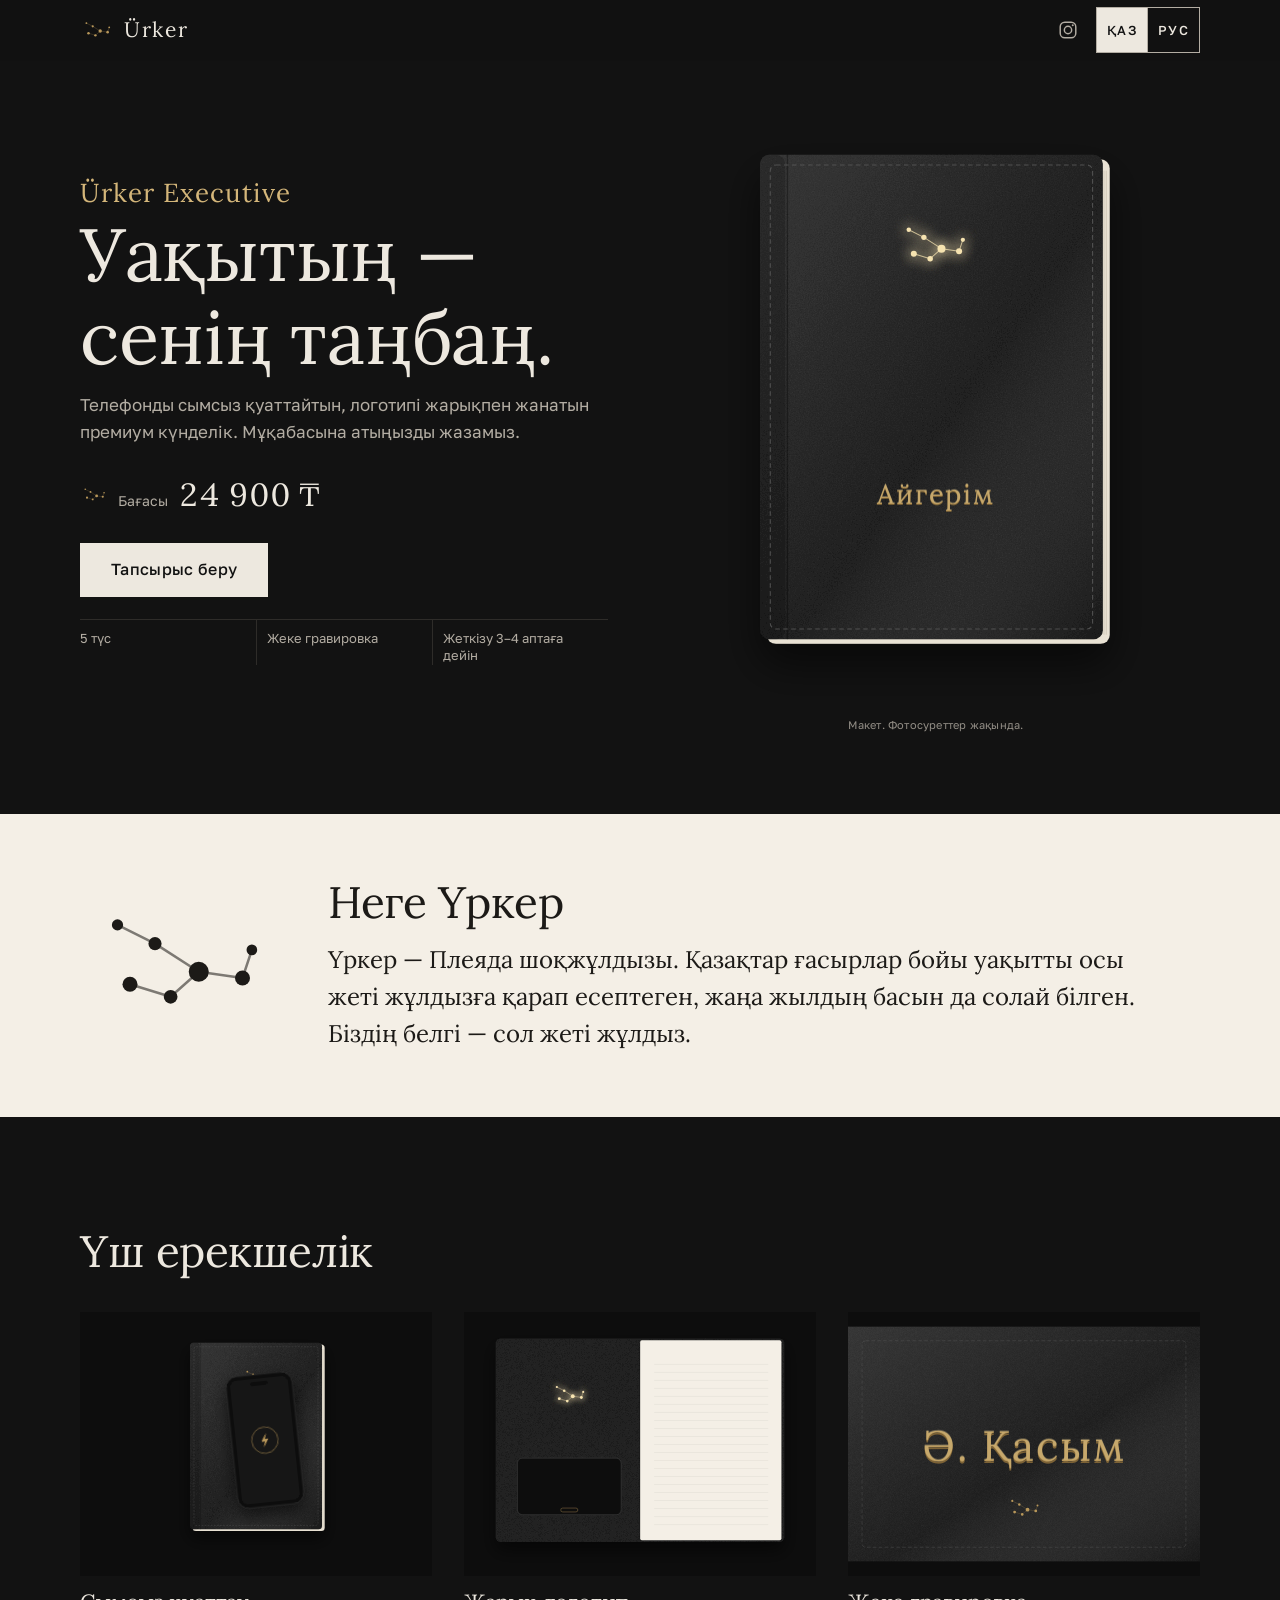
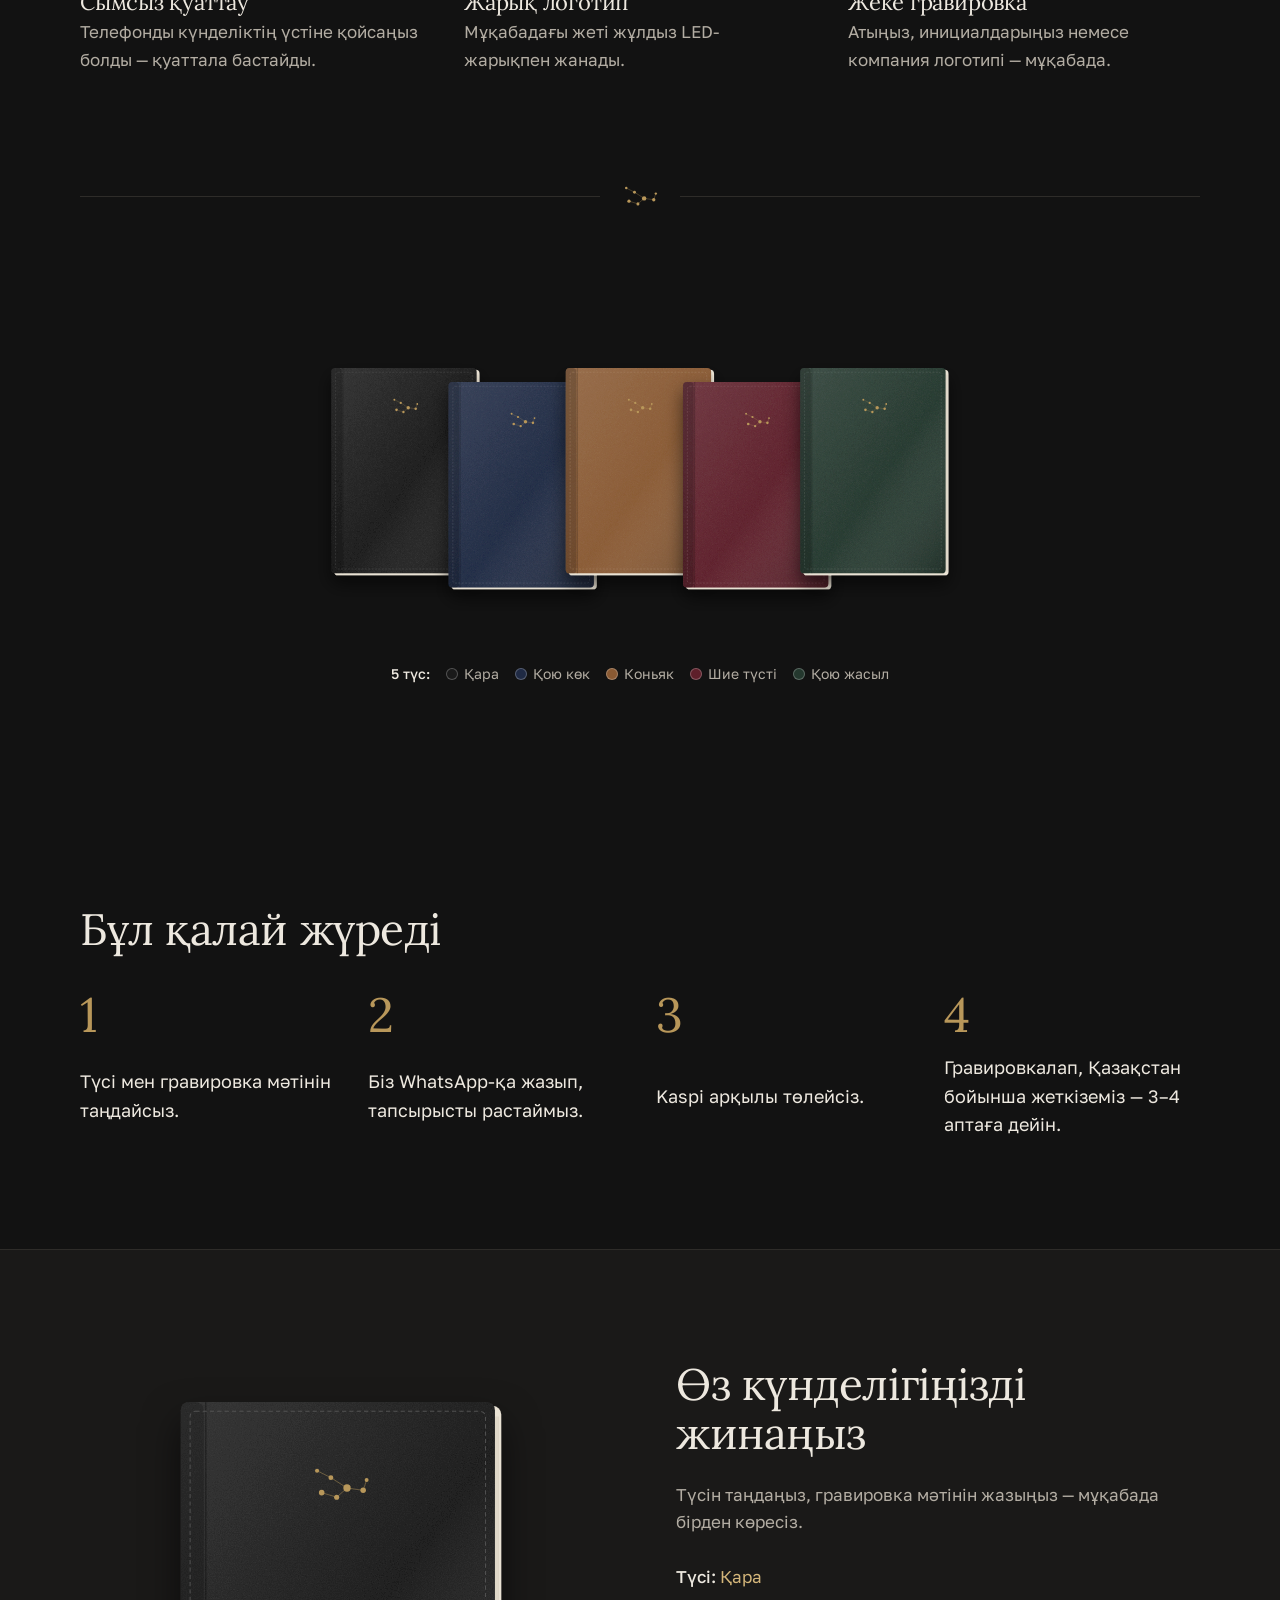
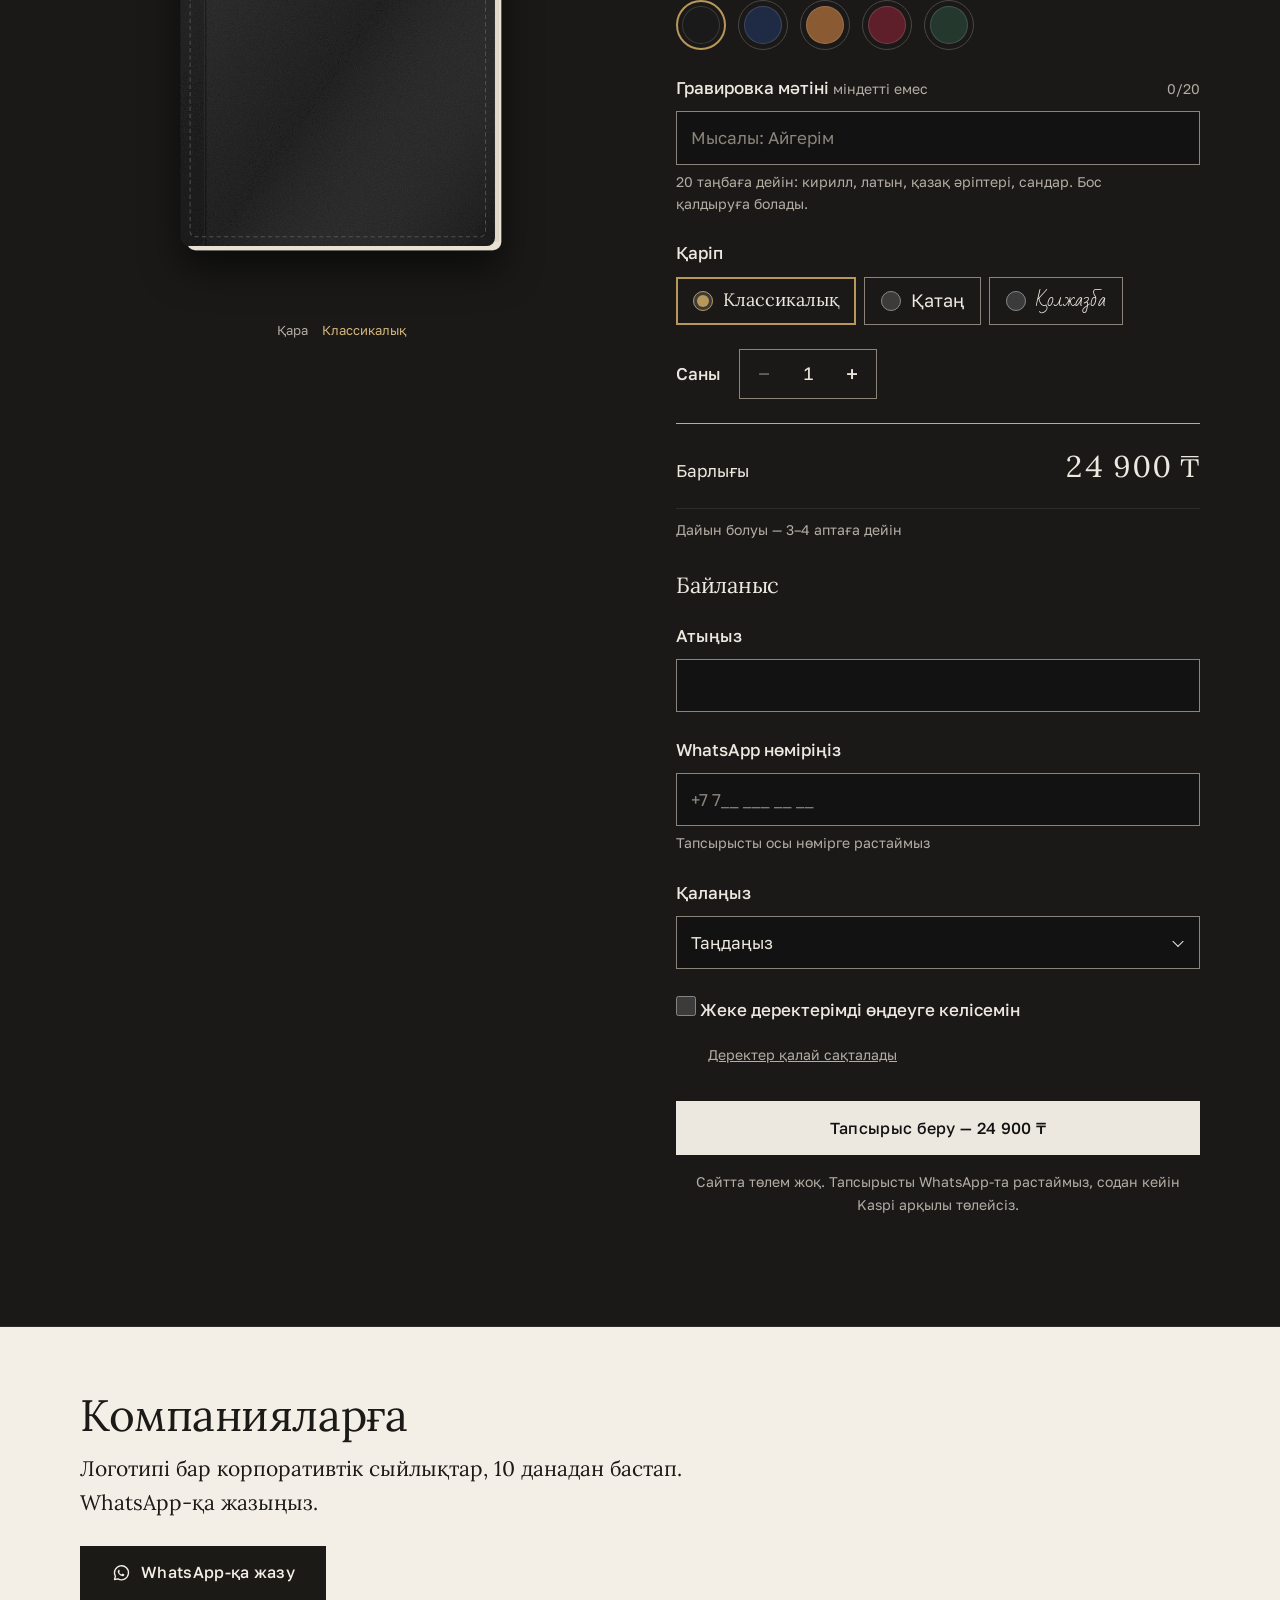
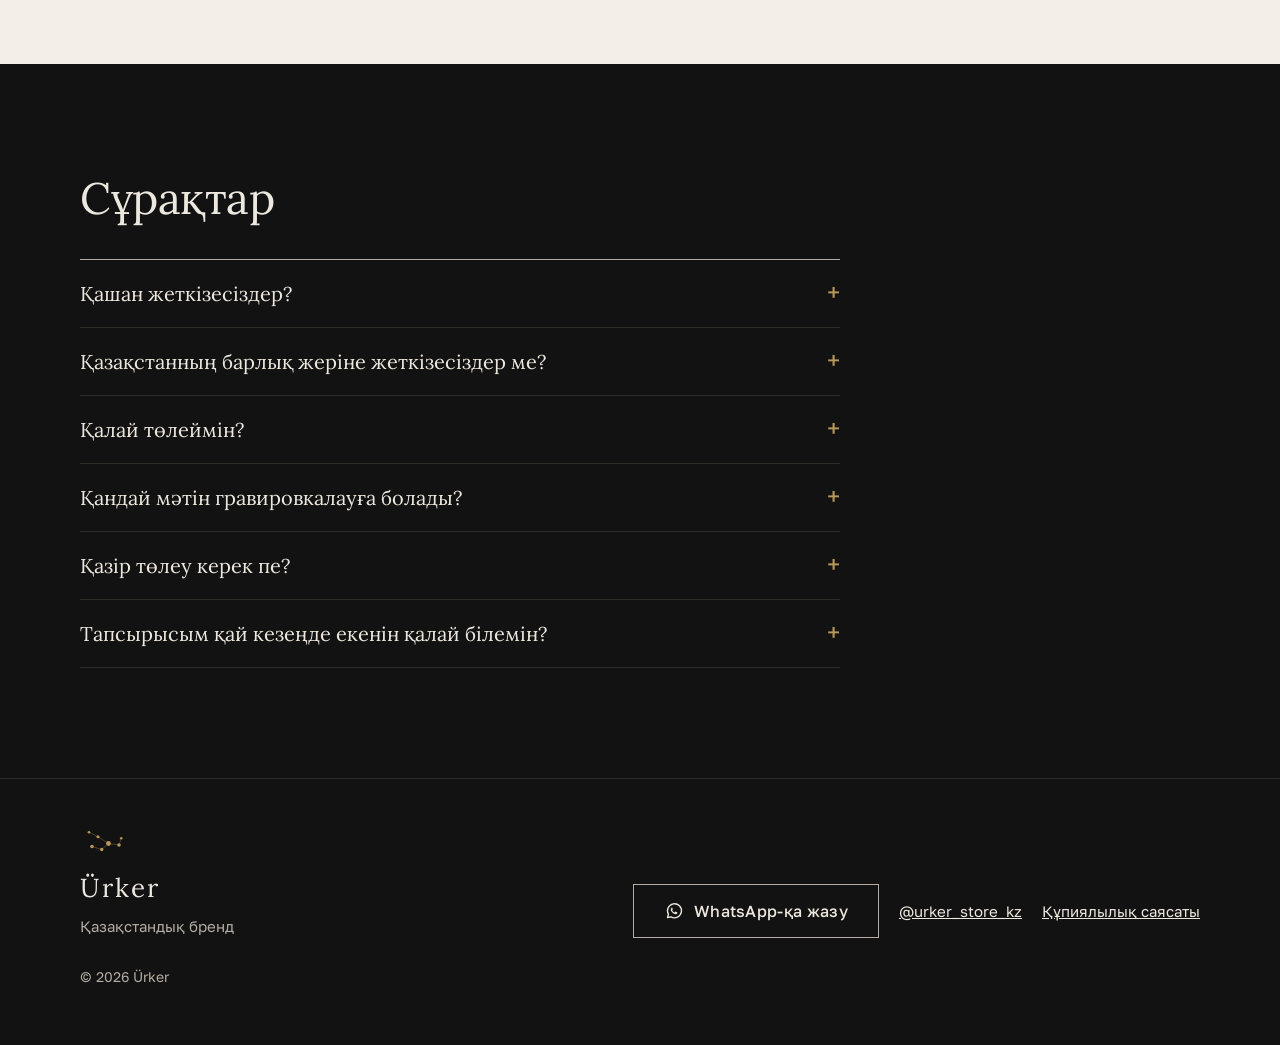
==== commit 6c564758: "Удобство: кнопка заказа на первом экране, нижняя панель, сумма на кнопке, страница 404 - компактный " ====
--- a/index.html
+++ b/index.html
@@ -35,7 +35,7 @@
   <link rel="preload" href="fonts/lora-latin.woff2" as="font" type="font/woff2" crossorigin>
   <link rel="preload" href="fonts/golos-cyrillic.woff2" as="font" type="font/woff2" crossorigin>
   <link rel="preload" href="fonts/golos-cyrillic-ext.woff2" as="font" type="font/woff2" crossorigin>
-  <link rel="stylesheet" href="styles.css?v=20261127c">
+  <link rel="stylesheet" href="styles.css?v=20261128a">
 </head>
 <body>
   <svg width="0" height="0" style="position:absolute" aria-hidden="true" focusable="false">
@@ -131,11 +131,22 @@
           <h2 id="specs-title" data-t="specs.title"></h2>
           <dl class="spec" data-list="specs.items"></dl>
         </div>
-        <div class="art art-colors" data-art="colors" data-t-attr="aria-label:specs.colorsAlt" role="img"></div>
-      </div>
-    </section>
-
-    <!-- 5. Конструктор заказа -->
+        <figure class="colors-figure">
+          <div class="art art-colors" data-art="colors" data-t-attr="aria-label:specs.colorsAlt" role="img"></div>
+          <figcaption class="color-list" id="color-list"></figcaption>
+        </figure>
+      </div>
+    </section>
+
+    <!-- 5. Как это работает (до формы: человек знает шаги, прежде чем заказать) -->
+    <section class="section steps reveal" aria-labelledby="steps-title">
+      <div class="wrap">
+        <h2 id="steps-title" data-t="steps.title"></h2>
+        <ol class="step-list" data-list="steps.items"></ol>
+      </div>
+    </section>
+
+    <!-- 6. Конструктор заказа -->
     <section class="builder" id="order" aria-labelledby="builder-title" tabindex="-1">
       <div class="wrap builder-grid">
         <div class="preview-col">
@@ -157,7 +168,7 @@
 
             <div class="field">
               <div class="label-row">
-                <label for="f-engraving" data-t="builder.engravingLabel"></label>
+                <label for="f-engraving"><span data-t="builder.engravingLabel"></span> <span class="optional" data-t="builder.optional"></span></label>
                 <span class="counter" id="engraving-counter" aria-live="polite"></span>
               </div>
               <input id="f-engraving" name="engraving" type="text" autocomplete="off" spellcheck="false" data-t-attr="placeholder:builder.engravingPlaceholder" aria-describedby="hint-engraving err-engraving">
@@ -184,6 +195,7 @@
               <span data-t="builder.totalLabel"></span>
               <strong id="total"></strong>
             </div>
+            <p class="total-note" id="total-note"></p>
 
             <h3 class="contacts-title" data-t="builder.contactsTitle"></h3>
 
@@ -247,14 +259,6 @@
       </div>
     </section>
 
-    <!-- 6. Как это работает -->
-    <section class="section steps reveal" aria-labelledby="steps-title">
-      <div class="wrap">
-        <h2 id="steps-title" data-t="steps.title"></h2>
-        <ol class="step-list" data-list="steps.items"></ol>
-      </div>
-    </section>
-
     <!-- 7. Для компаний -->
     <section class="business" id="business" aria-labelledby="business-title">
       <div class="wrap business-inner">
@@ -297,13 +301,24 @@
     </div>
   </footer>
 
-  <a class="wa-float js-wa" target="_blank" rel="noopener" data-t-attr="aria-label:whatsappFloatLabel">
-    <svg viewBox="0 0 24 24" aria-hidden="true"><use href="#wa-icon"/></svg>
-  </a>
-
-  <script src="config.js?v=20261127c"></script>
-  <script src="content.js?v=20261127c"></script>
-  <script src="art.js?v=20261127c"></script>
-  <script src="main.js?v=20261127c"></script>
+  <!-- Нижняя панель заказа (только телефон): видна между первым экраном и конструктором -->
+  <div class="buybar" id="buybar" hidden>
+    <a class="btn buybar-order" href="#order"><span data-t="hero.cta"></span><span class="buybar-price js-price"></span></a>
+    <a class="buybar-wa js-wa" target="_blank" rel="noopener" data-t-attr="aria-label:whatsappFloatLabel">
+      <svg viewBox="0 0 24 24" aria-hidden="true"><use href="#wa-icon"/></svg>
+    </a>
+  </div>
+
+  <noscript>
+    <div class="noscript">
+      <p lang="kk">Сайт толық ашылмады. Тапсырысты WhatsApp арқылы беріңіз: <a href="https://wa.me/77085501378">+7 708 550 13 78</a></p>
+      <p lang="ru">Сайт не загрузился полностью. Оформите заказ в WhatsApp: <a href="https://wa.me/77085501378">+7 708 550 13 78</a></p>
+    </div>
+  </noscript>
+
+  <script src="config.js?v=20261128a"></script>
+  <script src="content.js?v=20261128a"></script>
+  <script src="art.js?v=20261128a"></script>
+  <script src="main.js?v=20261128a"></script>
 </body>
 </html>
--- a/styles.css
+++ b/styles.css
@@ -33,7 +33,7 @@
 
   --wrap: 1200px;
   --gutter: 22px;
-  --section: 80px;
+  --section: 64px;
 }
 
 *, *::before, *::after { box-sizing: border-box; }
@@ -82,26 +82,26 @@
 .icon { width: 20px; height: 20px; flex: none; }
 
 /* ---------- Первый экран ---------- */
-.hero { padding: 16px 0 56px; }
-.hero-grid { display: grid; gap: 12px; }
+.hero { padding: 8px 0 48px; }
+.hero-grid { display: grid; gap: 4px; }
 .hero-text { order: 2; }
 .hero-media { order: 1; }
-.kind { font-size: 16px; color: var(--brass); margin-bottom: 10px; }
-h1 { margin-bottom: 18px; }
-h1 .product { display: block; font-size: 22px; color: var(--text-soft); margin-bottom: 8px; letter-spacing: .02em; }
-h1 .slogan { display: block; font-size: 42px; }
-.lead { color: var(--text-soft); font-size: 17px; max-width: 32em; margin-bottom: 24px; }
-.price-row { display: flex; align-items: baseline; gap: 10px; margin-bottom: 22px; }
+.kind { display: none; }
+h1 { margin-bottom: 12px; }
+h1 .product { display: block; font-size: 18px; color: var(--brass-light); margin-bottom: 6px; letter-spacing: .04em; }
+h1 .slogan { display: block; font-size: 36px; line-height: 1.12; text-wrap: balance; }
+.lead { color: var(--text-soft); font-size: 16px; max-width: 32em; margin-bottom: 16px; }
+.price-row { display: flex; align-items: baseline; gap: 10px; margin-bottom: 14px; }
 .price-star { width: 28px; height: 18px; color: var(--brass); align-self: center; }
 .price-label { font-size: 14px; color: var(--text-soft); }
 .price { font-family: var(--serif); font-size: 32px; font-variant-numeric: lining-nums tabular-nums; }
 .hero-text .btn { width: 100%; }
-.facts { list-style: none; padding: 0; margin: 26px 0 0; display: grid; grid-template-columns: repeat(3, 1fr); border-top: 1px solid var(--rule); font-size: 13px; line-height: 1.35; color: var(--text-soft); }
+.facts { list-style: none; padding: 0; margin: 22px 0 0; display: grid; grid-template-columns: repeat(3, 1fr); border-top: 1px solid var(--rule); font-size: 13px; line-height: 1.35; color: var(--text-soft); }
 .facts li { padding: 10px 8px 0 0; }
 .facts li + li { padding-left: 10px; border-left: 1px solid var(--rule); }
 .art svg, .art img { width: 100%; height: auto; }
-.hero-media .art { max-width: 250px; margin: 0 auto; }
-.sketch-note { font-size: 12px; color: var(--text-soft); text-align: center; margin-top: -6px; }
+.hero-media .art { max-width: 160px; margin: 0 auto; }
+.sketch-note { font-size: 11px; color: var(--text-soft); opacity: .8; text-align: center; margin-top: -10px; letter-spacing: .02em; }
 
 /* ---------- Почему Үркер (светлый блок) ---------- */
 .story { background: var(--paper); color: var(--ink); padding: 64px 0; color-scheme: light; }
@@ -116,10 +116,10 @@
 .divider::before, .divider::after { content: ''; flex: 1; height: 1px; background: var(--rule); }
 .divider svg { width: 44px; height: 28px; }
 
-.feature-list { display: grid; gap: 48px; }
-.feature .art { background: #0D0D0D; margin-bottom: 18px; aspect-ratio: 4 / 3; display: grid; place-items: center; overflow: hidden; }
+.feature-list { display: grid; gap: 36px; }
+.feature .art { background: #0D0D0D; margin-bottom: 14px; aspect-ratio: 3 / 2; display: grid; place-items: center; overflow: hidden; }
 .feature .art svg, .feature .art img { width: 100%; height: 100%; object-fit: contain; }
-.feature h3 { font-size: 24px; margin-bottom: 6px; }
+.feature h3 { font-size: 22px; margin-bottom: 4px; }
 .feature p { color: var(--text-soft); max-width: 28em; }
 
 .specs-grid { display: grid; gap: 40px; }
@@ -127,6 +127,12 @@
 .spec > div { display: grid; gap: 2px; padding: 14px 0; border-bottom: 1px solid var(--rule); }
 .spec dt { color: var(--text-soft); font-size: 15px; }
 .spec dd { font-family: var(--serif); font-size: 19px; }
+
+.colors-figure { margin: 0; }
+.color-list { display: flex; flex-wrap: wrap; justify-content: center; gap: 8px 16px; margin-top: 14px; font-size: 14px; color: var(--text-soft); }
+.color-list-label { color: var(--text); font-weight: 500; }
+.color-item { display: inline-flex; align-items: center; gap: 6px; }
+.color-item i { width: 12px; height: 12px; border-radius: 50%; box-shadow: inset 0 0 0 1px rgba(255,255,255,.25); }
 
 /* ---------- Конструктор ---------- */
 .builder { background: var(--bg-2); padding: var(--section) 0; outline: none; border-top: 1px solid var(--rule); border-bottom: 1px solid var(--rule); }
@@ -175,6 +181,8 @@
 .qty-more { flex-basis: 100%; font-size: 14px; color: var(--brass-light); }
 
 .total { display: flex; justify-content: space-between; align-items: baseline; padding: 18px 0; border-top: 1px solid var(--text-soft); border-bottom: 1px solid var(--rule); }
+.total-note { font-size: 14px; color: var(--text-soft); margin-top: -14px; }
+.optional { font-weight: 400; font-size: 14px; color: var(--text-soft); }
 .total strong { font-family: var(--serif); font-weight: 400; font-size: 30px; font-variant-numeric: lining-nums tabular-nums; }
 .contacts-title { font-size: 22px; margin-top: 8px; }
 
@@ -223,10 +231,16 @@
 .footer-link { display: inline-flex; align-items: center; min-height: 44px; color: var(--text); }
 .footer-seller, .footer-copy { font-size: 14px; }
 
-/* ---------- Плавающая кнопка WhatsApp (телефон) ---------- */
-.wa-float { position: fixed; right: 16px; bottom: calc(16px + env(safe-area-inset-bottom)); z-index: 30; width: 56px; height: 56px; border-radius: 50%; display: grid; place-items: center; background: var(--text); color: var(--bg); box-shadow: 0 4px 16px rgba(0,0,0,.5); transition: opacity .2s, transform .2s; }
-.wa-float svg { width: 28px; height: 28px; }
-.wa-float.is-hidden { opacity: 0; transform: translateY(12px); pointer-events: none; }
+/* ---------- Нижняя панель заказа (телефон) ---------- */
+.buybar { position: fixed; left: 0; right: 0; bottom: 0; z-index: 30; display: flex; gap: 10px; padding: 10px var(--gutter) calc(10px + env(safe-area-inset-bottom)); background: rgba(18,18,18,.96); border-top: 1px solid var(--rule); transition: transform .25s ease, opacity .25s ease; }
+.buybar.is-hidden { transform: translateY(110%); opacity: 0; pointer-events: none; }
+.buybar-order { flex: 1; min-height: 50px; padding: 0 16px; justify-content: space-between; }
+.buybar-price { font-family: var(--serif); font-size: 18px; font-variant-numeric: lining-nums tabular-nums; }
+.buybar-wa { flex: none; width: 50px; height: 50px; display: grid; place-items: center; border: 1px solid var(--text-soft); color: var(--text); }
+.buybar-wa svg { width: 26px; height: 26px; }
+.buybar-wa:hover { border-color: var(--text); }
+.noscript { padding: 16px var(--gutter); background: var(--paper); color: var(--ink); font-size: 15px; }
+.noscript a { color: inherit; }
 
 /* ---------- Первый экран: звёзды загораются, имя гравируется ---------- */
 .u-anim .u-dots circle { fill-opacity: .2; transition: fill .5s ease, fill-opacity .5s ease; }
@@ -249,7 +263,12 @@
 @media (min-width: 700px) {
   :root {
   color-scheme: dark; --gutter: 40px; --section: 110px; }
-  .hero-media .art { max-width: 340px; }
+  .hero-media .art { max-width: 300px; }
+  .hero { padding: 24px 0 64px; }
+  h1 .product { font-size: 24px; }
+  .lead { font-size: 17px; margin-bottom: 24px; }
+  .price-row { margin-bottom: 22px; }
+  .feature .art { aspect-ratio: 4 / 3; }
   h2 { font-size: 44px; margin-bottom: 36px; }
   h1 .slogan { font-size: 60px; }
   h1 .product { font-size: 26px; }
@@ -278,6 +297,10 @@
   .builder-grid { grid-template-columns: 1fr 1fr; gap: 72px; align-items: start; }
   .preview-col { position: sticky; top: 90px; background: none; padding: 0; margin: 0; border: 0; }
   .preview { max-width: 440px; }
-  .wa-float { display: none; }
+  .buybar { display: none; }
   .site-footer { padding-bottom: 56px; }
 }
+
+/* Пока характеристик нет — блок показывает только цвета, по центру */
+.specs-grid > div:has(> .spec[data-gap]) { display: none; }
+.specs-grid:has(> div > .spec[data-gap]) { grid-template-columns: 1fr; max-width: 760px; }
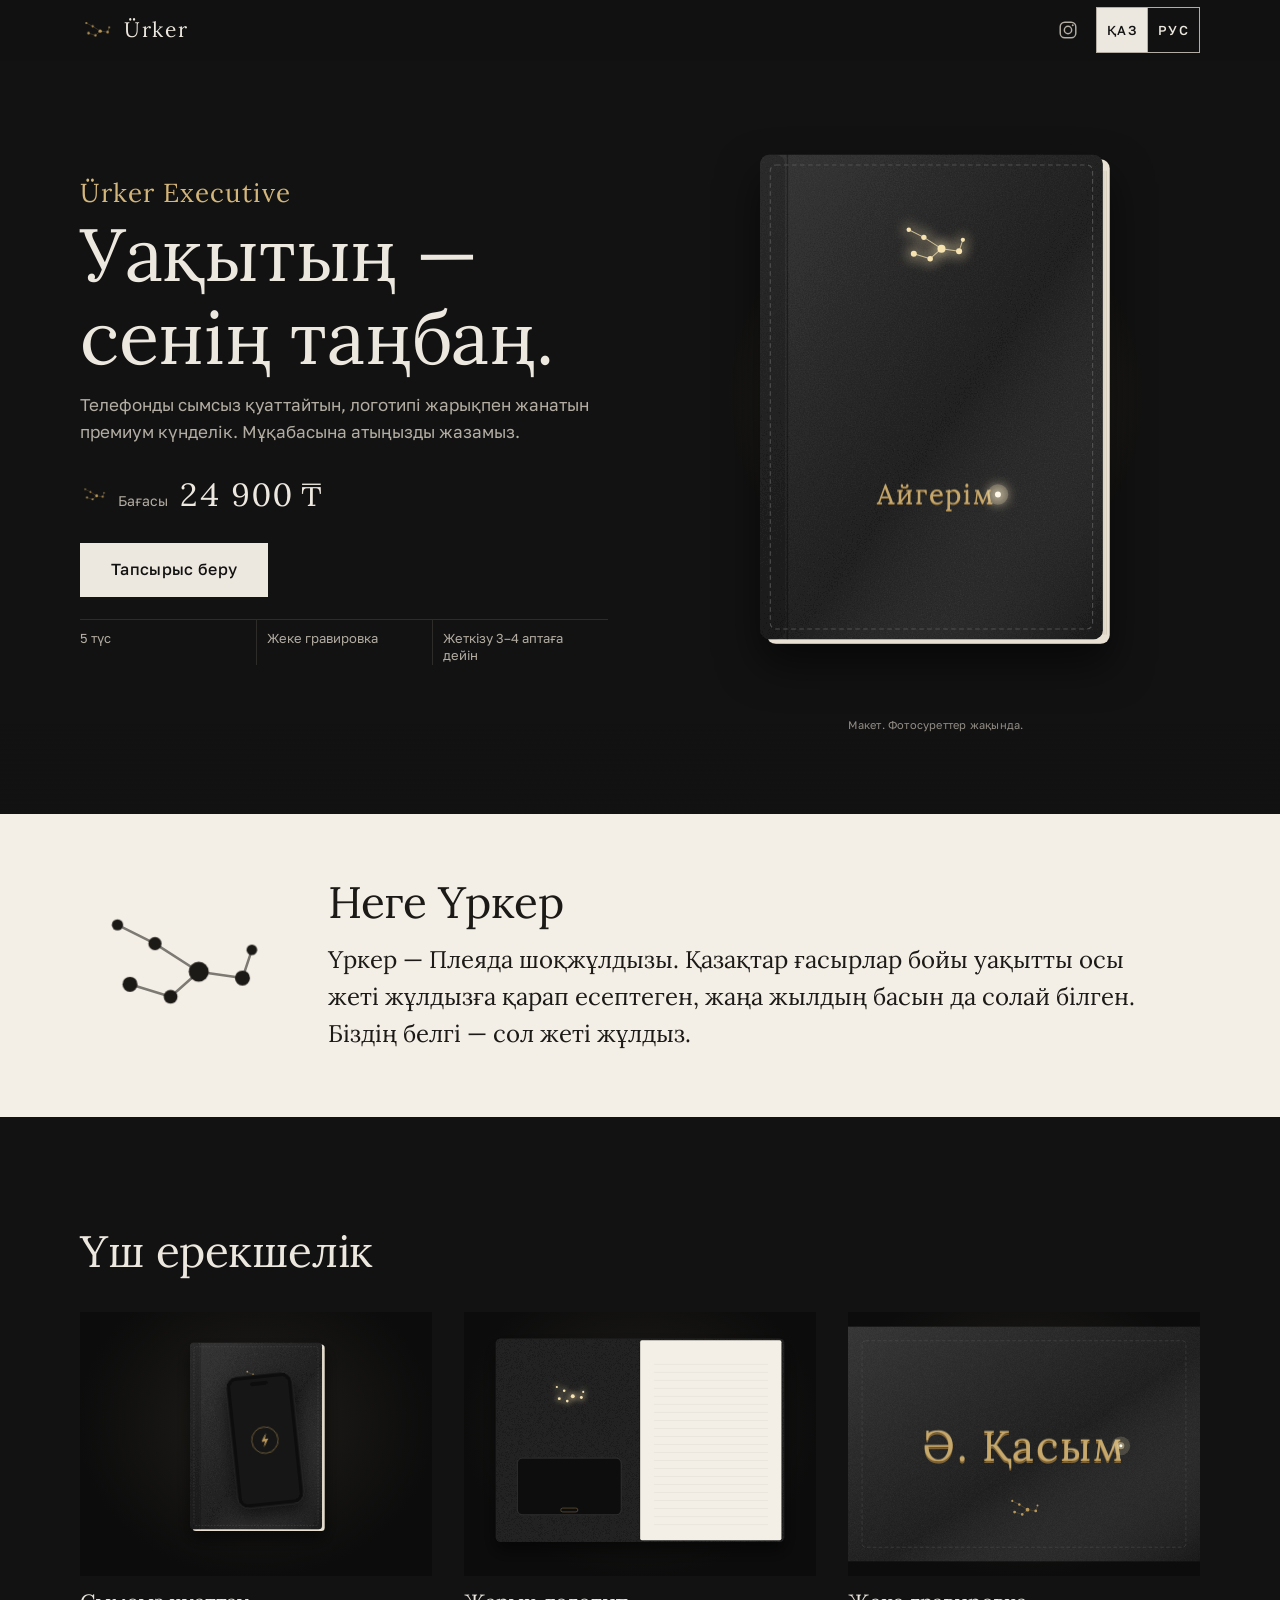
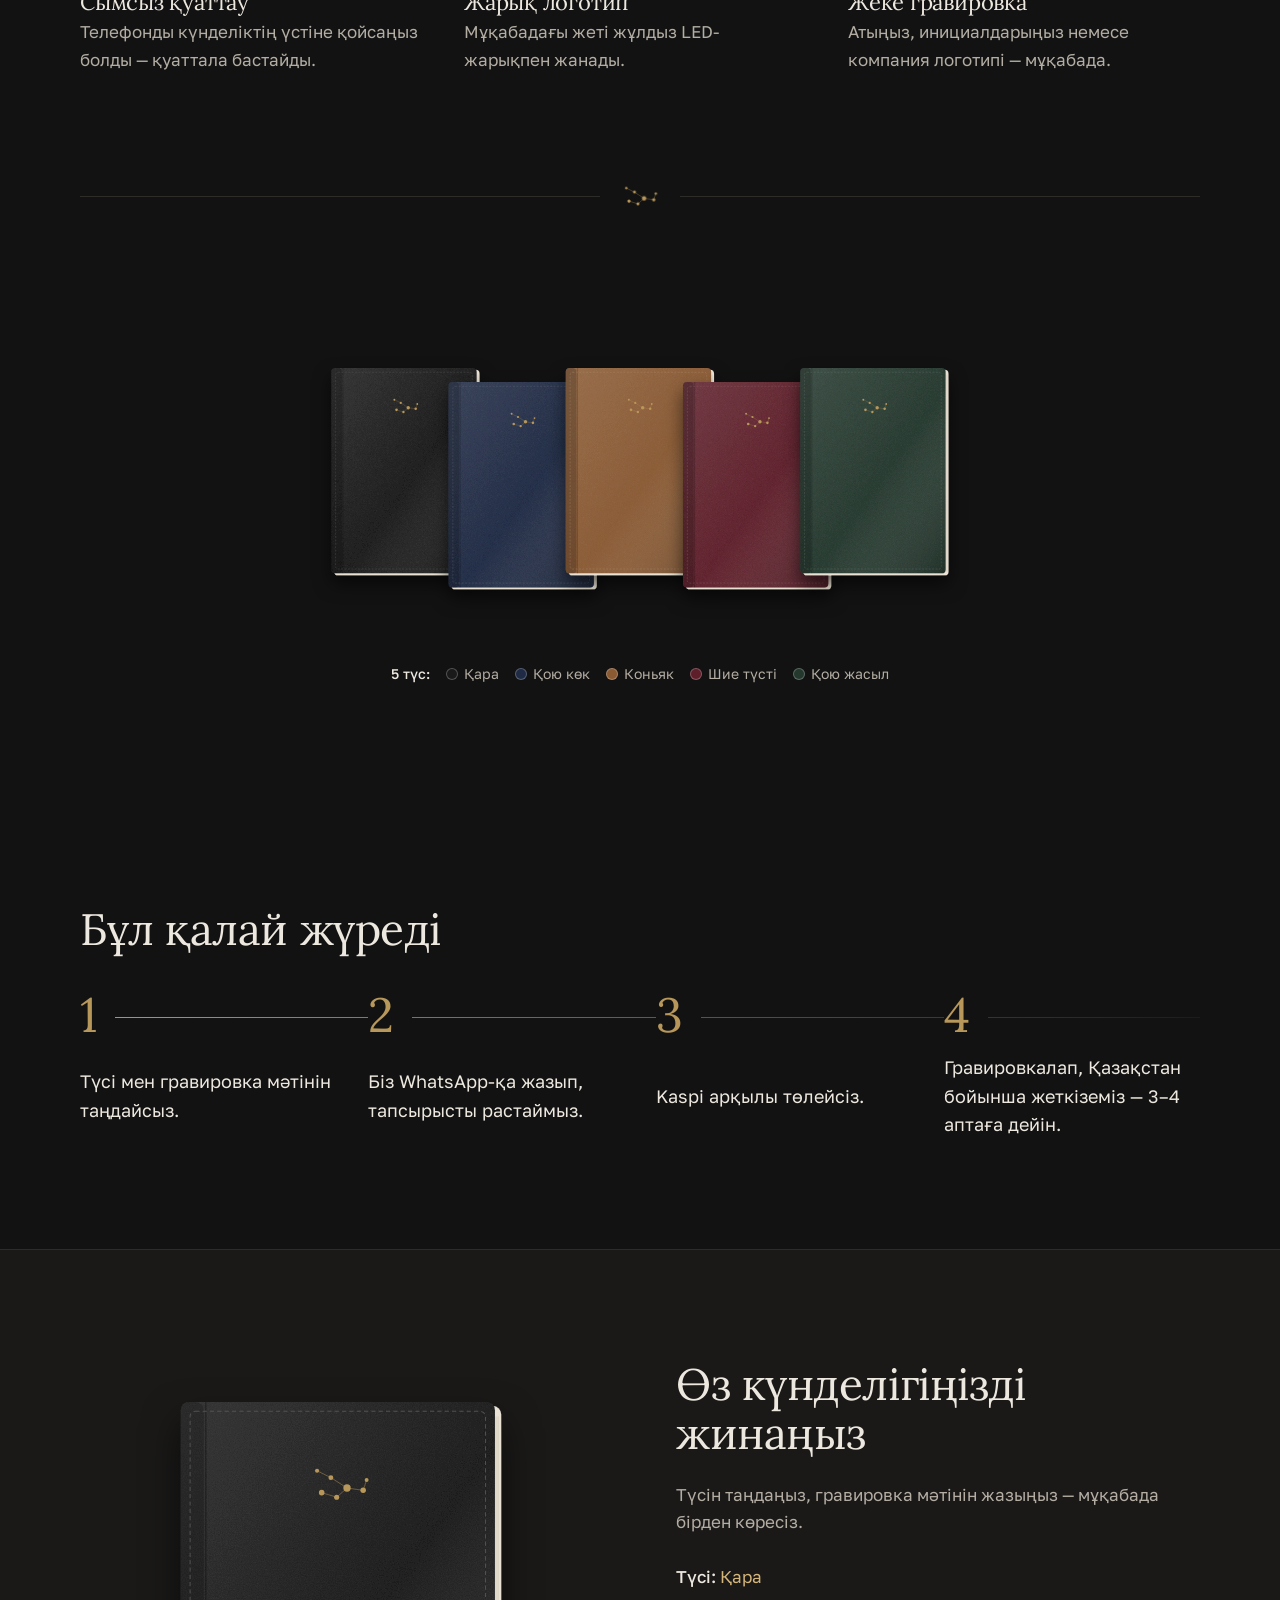
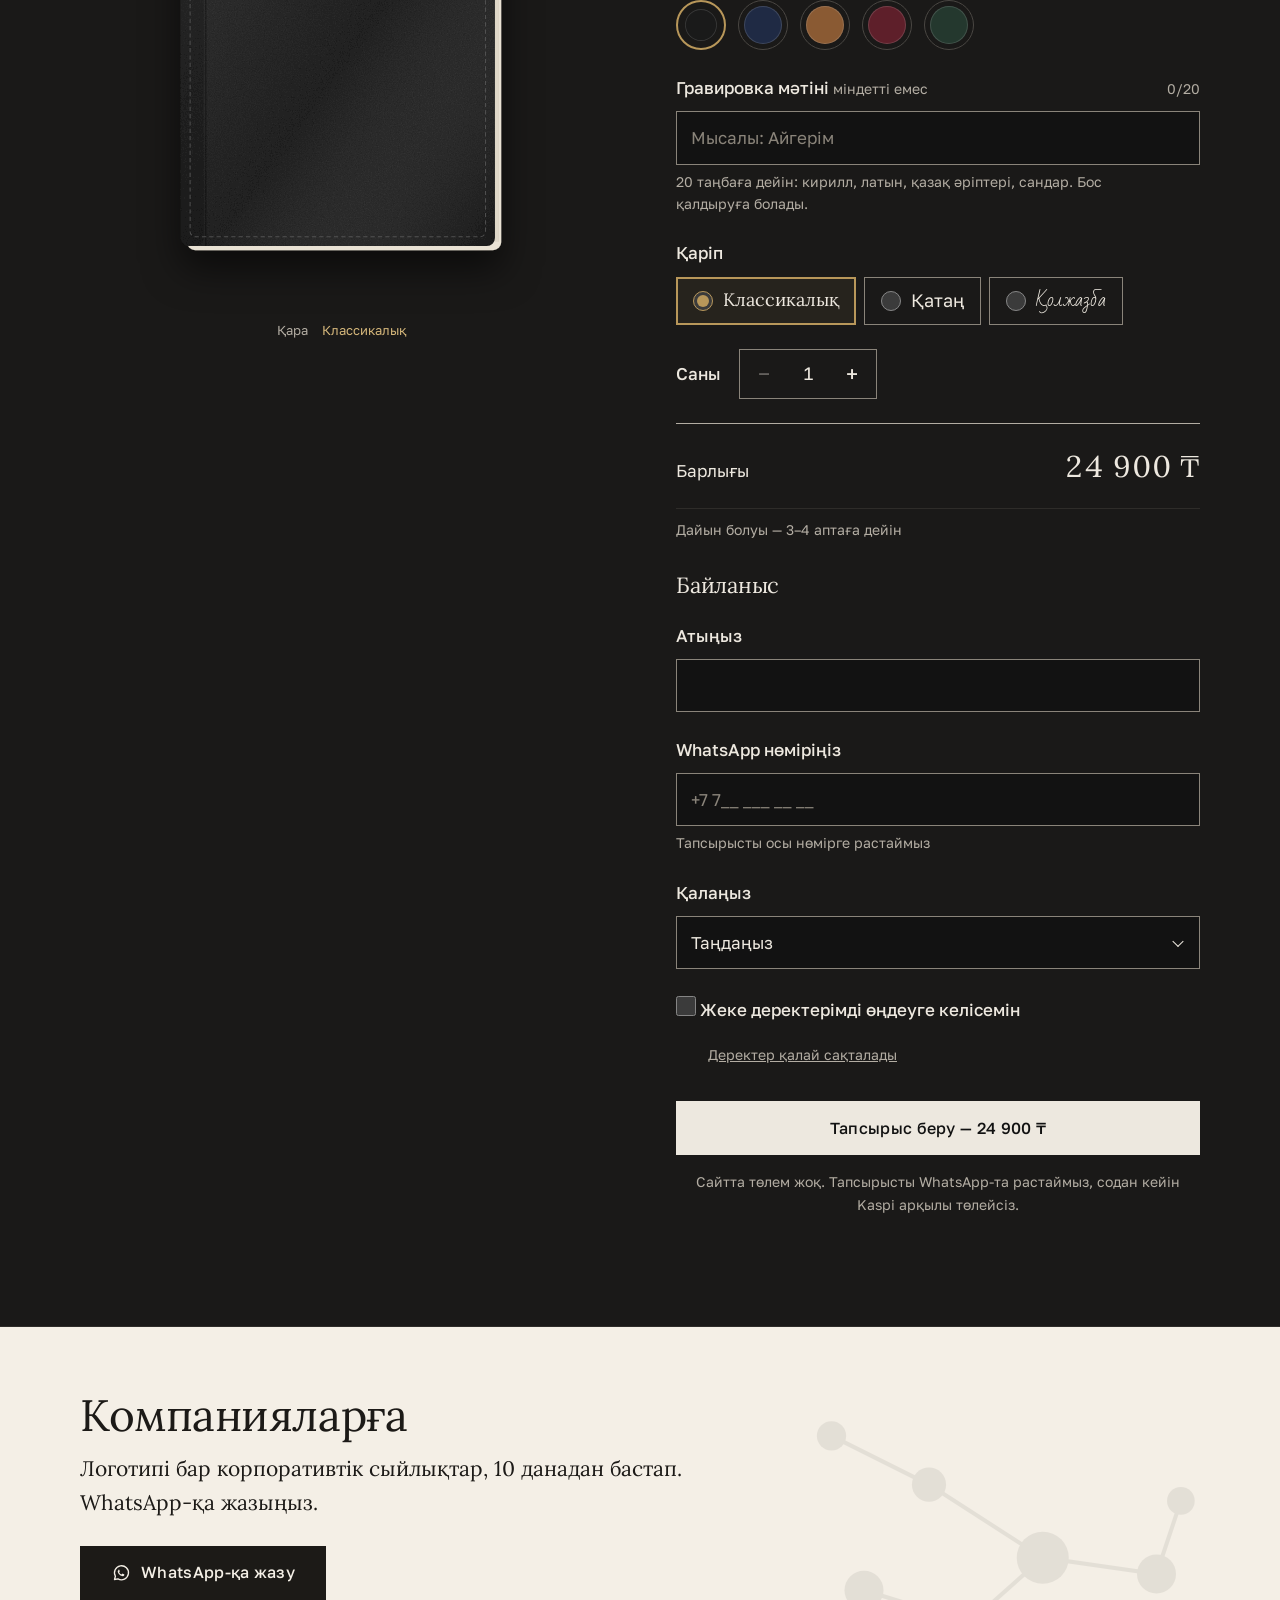
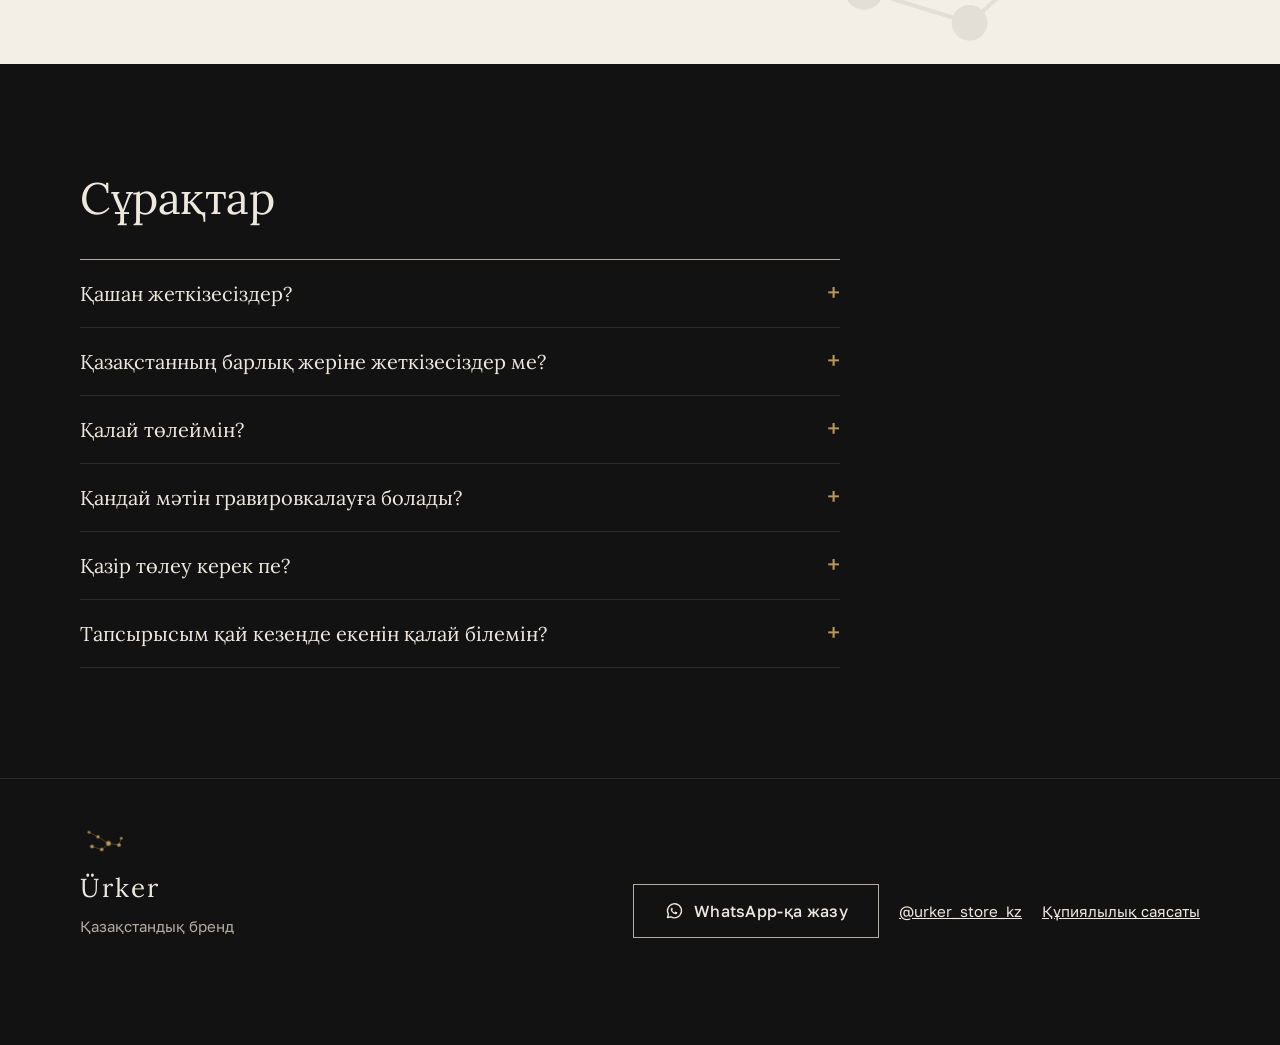
==== commit 6f379019: "Анимация: ночное небо Үркер, созвездия, лазерная гравировка, живые блоки - первый экран: звёздное не" ====
--- a/index.html
+++ b/index.html
@@ -35,7 +35,7 @@
   <link rel="preload" href="fonts/lora-latin.woff2" as="font" type="font/woff2" crossorigin>
   <link rel="preload" href="fonts/golos-cyrillic.woff2" as="font" type="font/woff2" crossorigin>
   <link rel="preload" href="fonts/golos-cyrillic-ext.woff2" as="font" type="font/woff2" crossorigin>
-  <link rel="stylesheet" href="styles.css?v=20261128a">
+  <link rel="stylesheet" href="styles.css?v=20261128c">
 </head>
 <body>
   <svg width="0" height="0" style="position:absolute" aria-hidden="true" focusable="false">
@@ -316,9 +316,10 @@
     </div>
   </noscript>
 
-  <script src="config.js?v=20261128a"></script>
-  <script src="content.js?v=20261128a"></script>
-  <script src="art.js?v=20261128a"></script>
-  <script src="main.js?v=20261128a"></script>
+  <script src="config.js?v=20261128c"></script>
+  <script src="content.js?v=20261128c"></script>
+  <script src="art.js?v=20261128c"></script>
+  <script src="main.js?v=20261128c"></script>
+  <script src="motion.js?v=20261128c"></script>
 </body>
 </html>
--- a/styles.css
+++ b/styles.css
@@ -252,11 +252,8 @@
 /* ---------- Заглушки (?draft=1) ---------- */
 mark.draft { background: #FFE34D; color: #121212; padding: 0 2px; }
 
-/* ---------- Мягкое появление ---------- */
-
 @media (prefers-reduced-motion: reduce) {
   html { scroll-behavior: auto; }
-  * { transition: none !important; }
 }
 
 /* ---------- Планшет ---------- */
@@ -304,3 +301,159 @@
 /* Пока характеристик нет — блок показывает только цвета, по центру */
 .specs-grid > div:has(> .spec[data-gap]) { display: none; }
 .specs-grid:has(> div > .spec[data-gap]) { grid-template-columns: 1fr; max-width: 760px; }
+
+/* =====================================================================
+   Движение (motion.js). Класс .m ставит motion.js — без JS всё видно сразу.
+   .m-calm — в системе включено «уменьшить движение»: без наклона, парения, падающих звёзд.
+   ===================================================================== */
+:root { --ease: cubic-bezier(.2, .7, .2, 1); --ease-out: cubic-bezier(.16, 1, .3, 1); }
+
+/* Шапка: въезд, линия прогресса */
+.m .site-header { animation: dropIn .9s var(--ease-out) both; }
+@keyframes dropIn { from { transform: translateY(-100%); opacity: 0; } }
+.progress { position: absolute; left: 0; right: 0; bottom: -1px; height: 2px; background: linear-gradient(90deg, var(--brass-light), var(--brass) 60%, rgba(184,151,90,.4)); transform: scaleX(0); transform-origin: left; pointer-events: none; }
+
+/* Созвездия: звёзды вспыхивают по одной, линии прорисовываются, потом мерцают */
+.cn { overflow: visible; }
+.cn circle { transform-box: fill-box; transform-origin: center; }
+.m .cn:not(.on) circle { opacity: 0; }
+.m .cn:not(.on) line { stroke-dasharray: 1; stroke-dashoffset: 1; }
+.cn.on circle { animation: starPop .7s var(--ease-out) calc(var(--s, 0) * 110ms) both, twinkle 5s ease-in-out calc(1.6s + var(--s, 0) * .7s) infinite; }
+.cn.on line { stroke-dasharray: 1; animation: draw 1s var(--ease) calc(350ms + var(--l, 0) * 120ms) both; }
+@keyframes starPop { 0% { opacity: 0; transform: scale(.1); } 55% { opacity: 1; transform: scale(1.5); } 100% { opacity: 1; transform: scale(1); } }
+@keyframes twinkle { 0%, 100% { opacity: 1; } 50% { opacity: .4; } }
+@keyframes draw { from { stroke-dashoffset: 1; } to { stroke-dashoffset: 0; } }
+
+/* Первый экран: ночное небо, тёплое сияние, парящая обложка */
+.hero { position: relative; overflow: hidden; }
+.sky { position: absolute; inset: 0; z-index: 0; pointer-events: none; }
+.hero-grid { position: relative; z-index: 1; }
+.hero::after { content: ''; position: absolute; left: 0; right: 0; bottom: 0; height: 90px; background: linear-gradient(transparent, var(--bg)); pointer-events: none; z-index: 0; }
+.m .hero-media { position: relative; isolation: isolate; translate: 0 var(--py, 0px); opacity: var(--po, 1); }
+.m .hero-media::before { content: ''; position: absolute; left: 50%; top: 46%; width: 300px; aspect-ratio: 1; translate: -50% -50%; background: radial-gradient(closest-side, rgba(212,182,122,.22), rgba(184,151,90,.07) 55%, transparent 76%); z-index: -1; pointer-events: none; animation: halo 6s ease-in-out infinite; }
+@keyframes halo { 0%, 100% { opacity: .65; scale: .94; } 50% { opacity: 1; scale: 1.06; } }
+.m .hero-media .art { perspective: 900px; animation: float 7s ease-in-out 1.6s infinite; will-change: transform; }
+.m .hero-media .art svg { transform: rotateX(var(--rx, 0deg)) rotateY(var(--ry, 0deg)); transition: transform .6s var(--ease-out); }
+@keyframes float { 0%, 100% { transform: translateY(0); } 50% { transform: translateY(-9px); } }
+.m .hero-media .u-sheen { animation: sheen 7s ease-in-out 2.6s infinite; }
+@keyframes sheen { 0% { transform: translateX(0); } 24%, 100% { transform: translateX(660px); } }
+@keyframes sheenOnce { from { transform: translateX(0); } to { transform: translateX(660px); } }
+.u-spark { opacity: 0; transition: opacity .25s; pointer-events: none; }
+.u-spark.is-on { opacity: 1; }
+
+/* Первый экран: появление по очереди */
+.m .hero .product, .m .hero .lead, .m .hero .price-row, .m .hero-text .btn, .m .hero .facts li, .m .hero-media, .m .sketch-note { opacity: 0; }
+.hero.hero-in .hero-media { animation: emerge 1.5s var(--ease-out) both; }
+.hero.hero-in .product { animation: track 1.3s var(--ease-out) .05s both; }
+.hero.hero-in .lead { animation: rise .9s var(--ease-out) .55s both; }
+.hero.hero-in .price-row { animation: rise .9s var(--ease-out) .7s both; }
+.hero.hero-in .hero-text .btn { animation: rise .9s var(--ease-out) .85s both; }
+.hero.hero-in .facts li { animation: rise .8s var(--ease-out) calc(1s + var(--i, 0) * 110ms) both; }
+.hero.hero-in .sketch-note { animation: fade 1s ease 1.4s both; }
+@keyframes emerge { from { opacity: 0; transform: scale(.92) translateY(14px); } to { opacity: 1; transform: none; } }
+@keyframes track { from { opacity: 0; letter-spacing: .38em; } to { opacity: 1; letter-spacing: .04em; } }
+@keyframes rise { from { opacity: 0; transform: translateY(18px); } to { opacity: 1; transform: none; } }
+@keyframes fade { from { opacity: 0; } to { opacity: .8; } }
+
+/* Заголовки: слова поднимаются из-под строки */
+.split .w { display: inline-block; overflow: hidden; vertical-align: top; padding: .08em .03em .16em; margin: -.08em -.03em -.16em; }
+.split .w > span { display: inline-block; transition: transform 1.05s var(--ease-out), opacity .7s ease; transition-delay: calc(var(--w, 0) * 70ms); }
+.m .split:not(.in) .w > span { transform: translateY(105%); opacity: 0; }
+
+/* «Почему Үркер»: слова проявляются при прокрутке */
+.ink .iw { transition: opacity .5s ease; }
+.m .ink .iw:not(.lit) { opacity: .14; }
+
+/* Блоки поднимаются при прокрутке, соседние — с задержкой */
+.m [data-r] { transition: opacity .9s var(--ease), transform 1.05s var(--ease-out); transition-delay: calc(var(--i, 0) * 110ms); }
+.m [data-r]:not(.in) { opacity: 0; transform: translateY(28px); }
+
+/* Разделитель: линии расходятся от звёзд */
+.divider::before { transform-origin: right; }
+.divider::after { transform-origin: left; }
+.divider::before, .divider::after { transition: transform 1.4s var(--ease-out) .2s; }
+.m .divider:not(.in)::before, .m .divider:not(.in)::after { transform: scaleX(0); }
+
+/* Шаги: латунная нить соединяет цифры */
+.step-list { position: relative; }
+.step-list::before { content: ''; position: absolute; left: 10px; top: 14px; bottom: 30px; width: 1px; background: linear-gradient(var(--brass), rgba(184,151,90,.1)); transform-origin: top; transition: transform 1.8s var(--ease-out) .3s; }
+.m .step-list:not(.in)::before { transform: scaleY(0); }
+.step-list li::before { position: relative; z-index: 1; background: var(--bg); padding-bottom: 8px; justify-self: start; }
+
+/* Три отличия: живые сцены */
+.feature .art { background: radial-gradient(ellipse at 50% 42%, #201E1A, #0C0C0C 72%); transition: transform .7s var(--ease-out); }
+.m .feature .art:not(.play) .u-phone { transform: translateY(-70px); opacity: 0; }
+.feature .art.play .u-phone { animation: drop 1.2s var(--ease-out) .15s both; }
+@keyframes drop { 0% { transform: translateY(-80px); opacity: 0; } 65% { transform: translateY(5px); opacity: 1; } 100% { transform: none; opacity: 1; } }
+.u-ring { transform-box: fill-box; transform-origin: center; }
+.feature .art.play .u-ring { animation: ring 2.6s ease-out 1.3s infinite; }
+.feature .art.play .u-ring + .u-ring { animation-delay: 2.6s; }
+@keyframes ring { from { opacity: .85; transform: scale(1); } to { opacity: 0; transform: scale(2.6); } }
+.feature .art.play .u-bolt { animation: bolt 2.6s ease-in-out 1.3s infinite; }
+@keyframes bolt { 0%, 100% { fill: #B8975A; } 45% { fill: #F6E3B0; } }
+.u-led2 circle { transform-box: fill-box; transform-origin: center; }
+.m .feature .art:not(.play) .u-led2 circle { opacity: .12; }
+.m .feature .art:not(.play) .u-led2 line { stroke-dasharray: 1; stroke-dashoffset: 1; }
+.feature .art.play .u-led2 circle { animation: starPop .7s var(--ease-out) calc(.35s + var(--s, 0) * 150ms) both, twinkle 4.5s ease-in-out calc(2.4s + var(--s, 0) * .6s) infinite; }
+.feature .art.play .u-led2 line { stroke-dasharray: 1; animation: draw 1.1s var(--ease) calc(1.2s + var(--l, 0) * 130ms) both; }
+.feature .art:has(.u-engr-big) { cursor: pointer; }
+@media (hover: hover) { .feature:hover .art { transform: translateY(-6px); } }
+
+/* Пять цветов: веер из стопки, наведение поднимает */
+.u-cw { transition: transform 1.1s var(--ease-out), opacity .7s ease; transition-delay: calc(var(--k, 0) * 80ms); cursor: pointer; }
+.m .colors-figure:not(.in) .u-cw { transform: translateX(var(--dx, 0)); opacity: 0; }
+.colors-figure.in .u-cw:hover { transform: translateY(-26px); transition-delay: 0s; transition-duration: .45s; }
+.color-item, .color-list-label { transition: opacity .6s ease, transform .6s var(--ease-out); transition-delay: calc(.7s + var(--k, 0) * 80ms); }
+.m .colors-figure:not(.in) .color-item, .m .colors-figure:not(.in) .color-list-label { opacity: 0; transform: translateY(8px); }
+
+/* Конструктор */
+.preview { perspective: 700px; }
+.preview.swap svg { animation: swap .6s var(--ease-out); }
+.preview.swap .u-sheen { animation: sheenOnce 1s ease-out .1s both; }
+@keyframes swap { 0% { opacity: .35; transform: rotateY(-22deg) scale(.95); } 100% { opacity: 1; transform: none; } }
+.swatch { transition: transform .25s var(--ease-out), border-color .2s; }
+.swatch span { transition: transform .35s var(--ease-out); }
+.swatch:has(input:checked) span { transform: scale(.84); }
+@media (hover: hover) { .swatch:hover { transform: translateY(-2px); } }
+.choice { transition: border-color .2s, background-color .2s; }
+.choice:has(input:checked) { border-color: var(--brass); background: rgba(184,151,90,.08); }
+.qty output, #total { display: inline-block; }
+.tick { animation: tick .35s var(--ease-out); }
+@keyframes tick { from { transform: translateY(-35%); opacity: .2; } to { transform: none; opacity: 1; } }
+
+/* Кнопки: блик и нажатие */
+.btn { position: relative; overflow: hidden; isolation: isolate; transition: background-color .2s, color .2s, border-color .2s, transform .15s; }
+.btn:active { transform: scale(.985); }
+.btn::after { content: ''; position: absolute; top: 0; bottom: 0; left: -50%; width: 38%; background: linear-gradient(100deg, transparent, rgba(212,182,122,.45), transparent); transform: skewX(-20deg); opacity: 0; pointer-events: none; }
+@media (hover: hover) { .btn:hover::after { animation: shine .9s var(--ease) both; } }
+.btn.shine::after { animation: shine 1.2s var(--ease) both; }
+.buybar:not(.is-hidden) .buybar-order::after { animation: shine 1.2s var(--ease) .4s both; }
+@keyframes shine { from { opacity: 1; transform: skewX(-20deg) translateX(0); } to { opacity: 1; transform: skewX(-20deg) translateX(420%); } }
+
+/* Спасибо за заказ */
+.result:not([hidden]) .result-text, .result:not([hidden]) .result-order, .result:not([hidden]) .btn { animation: rise .8s var(--ease-out) .6s both; }
+.result-stars { width: 96px; height: 60px; }
+
+/* Для компаний: большое созвездие-водяной знак */
+.business { position: relative; overflow: hidden; }
+.business::after { content: ''; position: absolute; right: -40px; bottom: -30px; width: 340px; height: 212px; opacity: .07; pointer-events: none; background: url("data:image/svg+xml,%3Csvg xmlns='http://www.w3.org/2000/svg' viewBox='0 0 64 40'%3E%3Cg stroke='%231C1A17' stroke-width='.5' fill='none'%3E%3Cpath d='M16 26 29 30 38 22 52 24 55 15M38 22 24 13 12 7'/%3E%3C/g%3E%3Cg fill='%231C1A17'%3E%3Ccircle cx='38' cy='22' r='3.2'/%3E%3Ccircle cx='52' cy='24' r='2.4'/%3E%3Ccircle cx='55' cy='15' r='1.7'/%3E%3Ccircle cx='29' cy='30' r='2.2'/%3E%3Ccircle cx='16' cy='26' r='2.4'/%3E%3Ccircle cx='24' cy='13' r='2.1'/%3E%3Ccircle cx='12' cy='7' r='1.8'/%3E%3C/g%3E%3C/svg%3E") no-repeat center / contain; }
+.business-inner { position: relative; z-index: 1; }
+
+/* Спокойный режим: без больших перемещений */
+.m-calm .colors-figure:not(.in) .u-cw { transform: none; }
+.m-calm .feature .art:not(.play) .u-phone { transform: none; }
+
+/* Планшет и компьютер */
+@media (min-width: 700px) {
+  .step-list::before { left: 0; right: 0; top: 26px; bottom: auto; width: auto; height: 1px; background: linear-gradient(90deg, var(--brass), rgba(184,151,90,.08)); transform-origin: left; }
+  .m .step-list:not(.in)::before { transform: scaleX(0); }
+  .step-list li::before { padding: 0 18px 0 0; }
+  .business::after { width: 520px; height: 325px; right: 2%; bottom: -40px; }
+  .m .hero-media::before { width: 560px; }
+}
+
+/* Печать — всё видно */
+@media print {
+  .sky, .progress { display: none; }
+  .m [data-r], .m .split .w > span, .m .hero *, .m .ink .iw, .m .cn circle { opacity: 1 !important; transform: none !important; animation: none !important; }
+}
